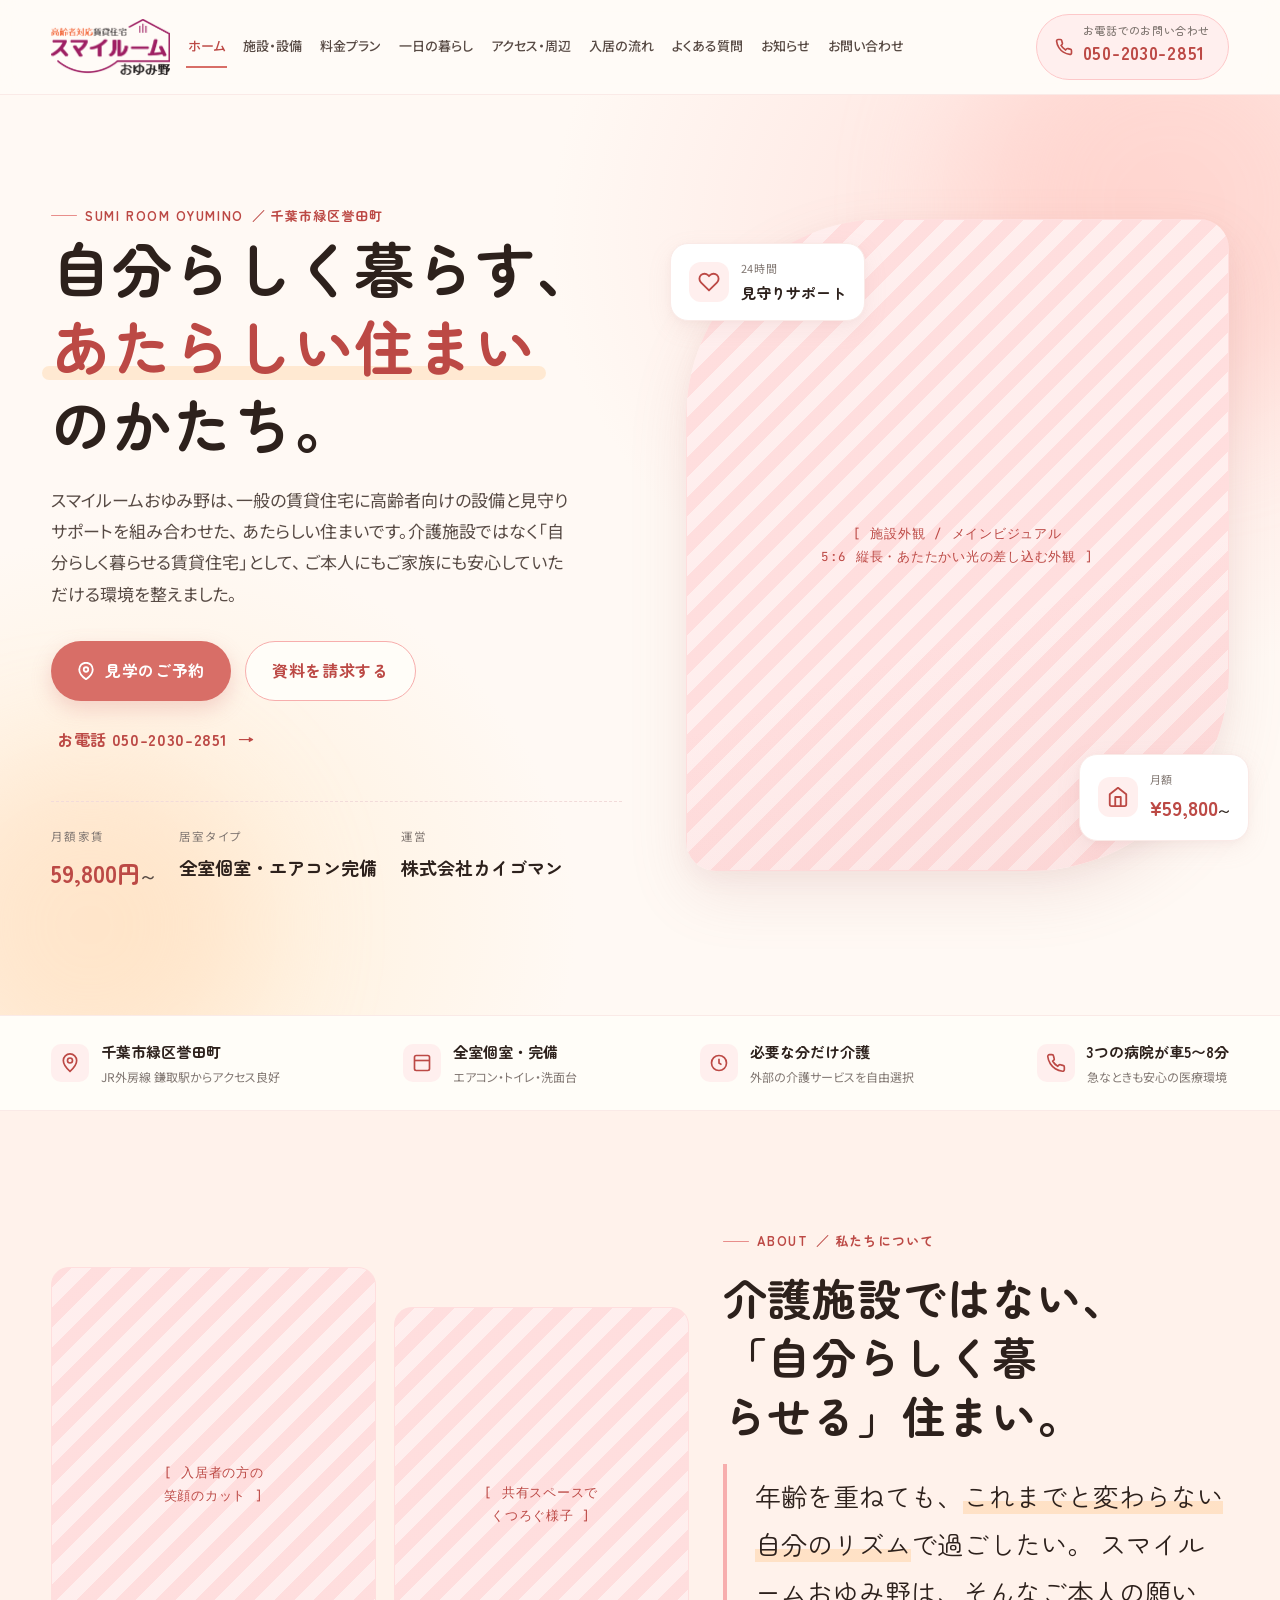
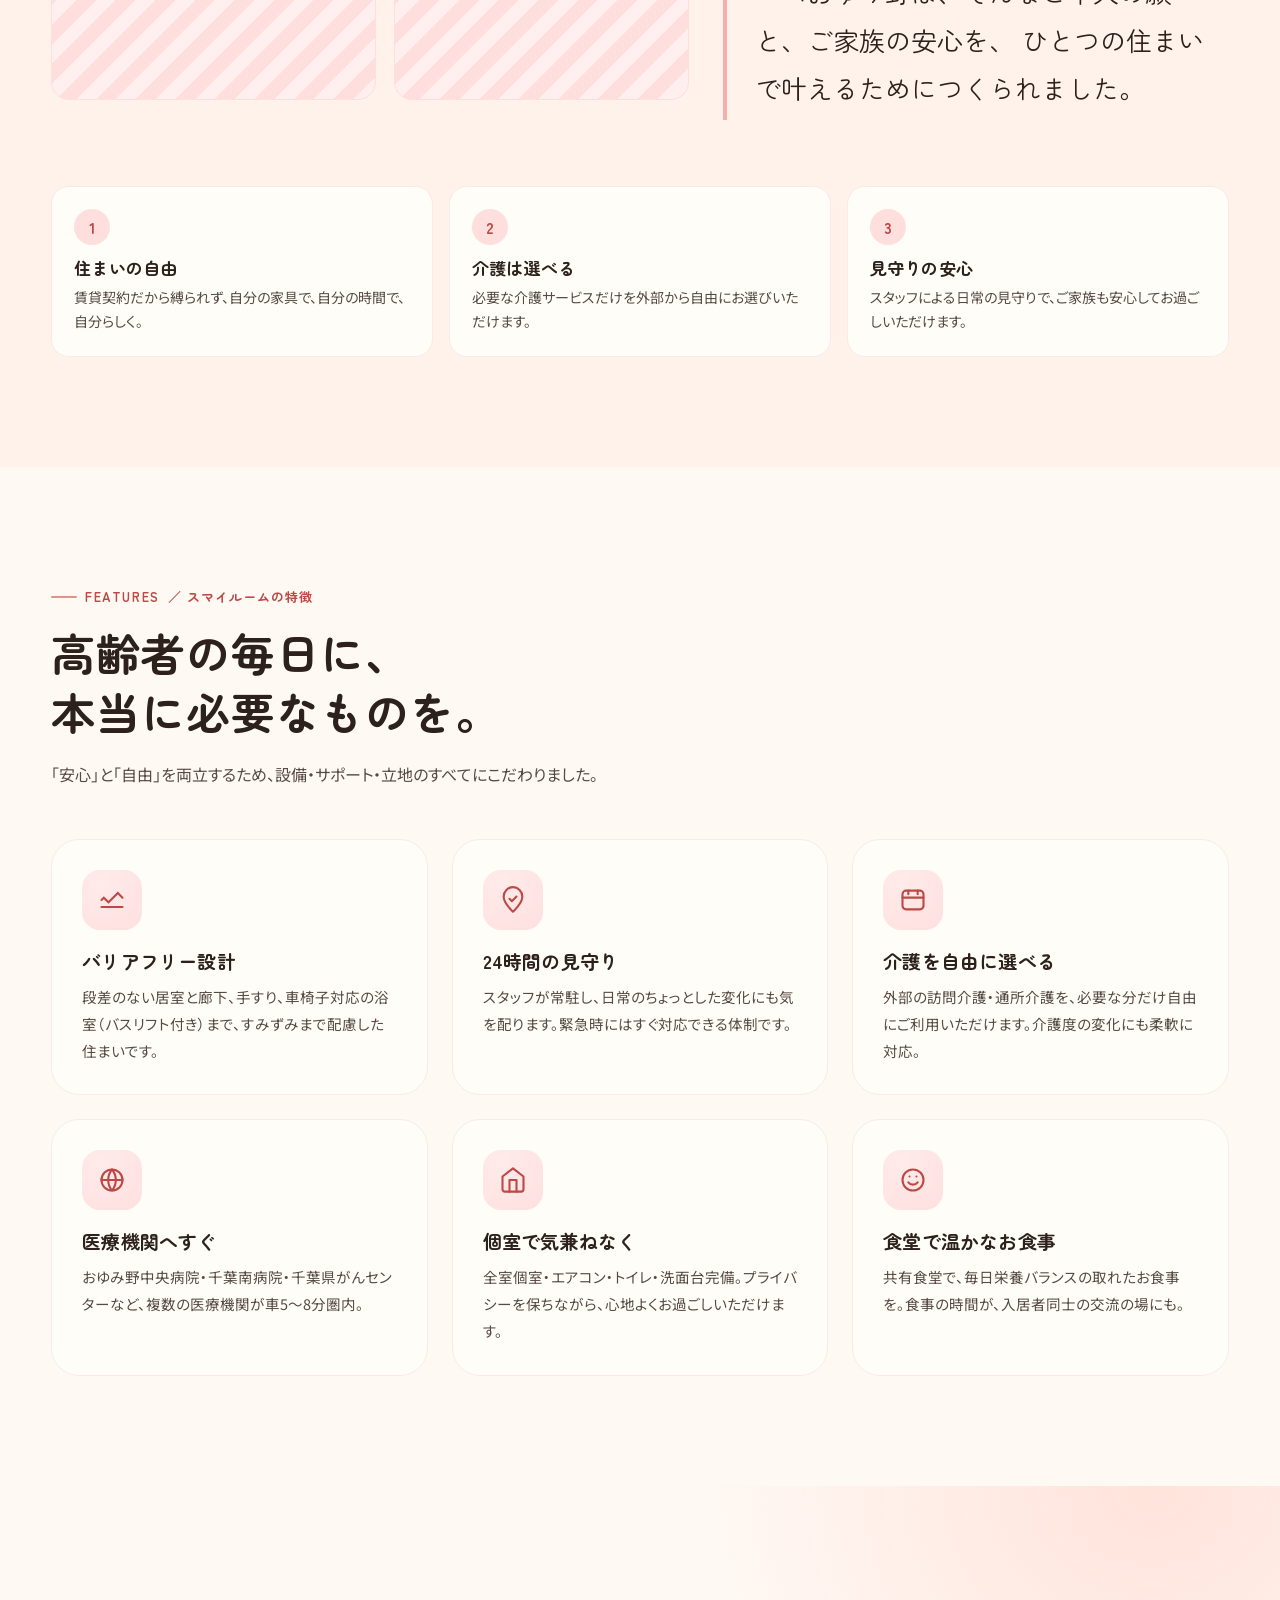
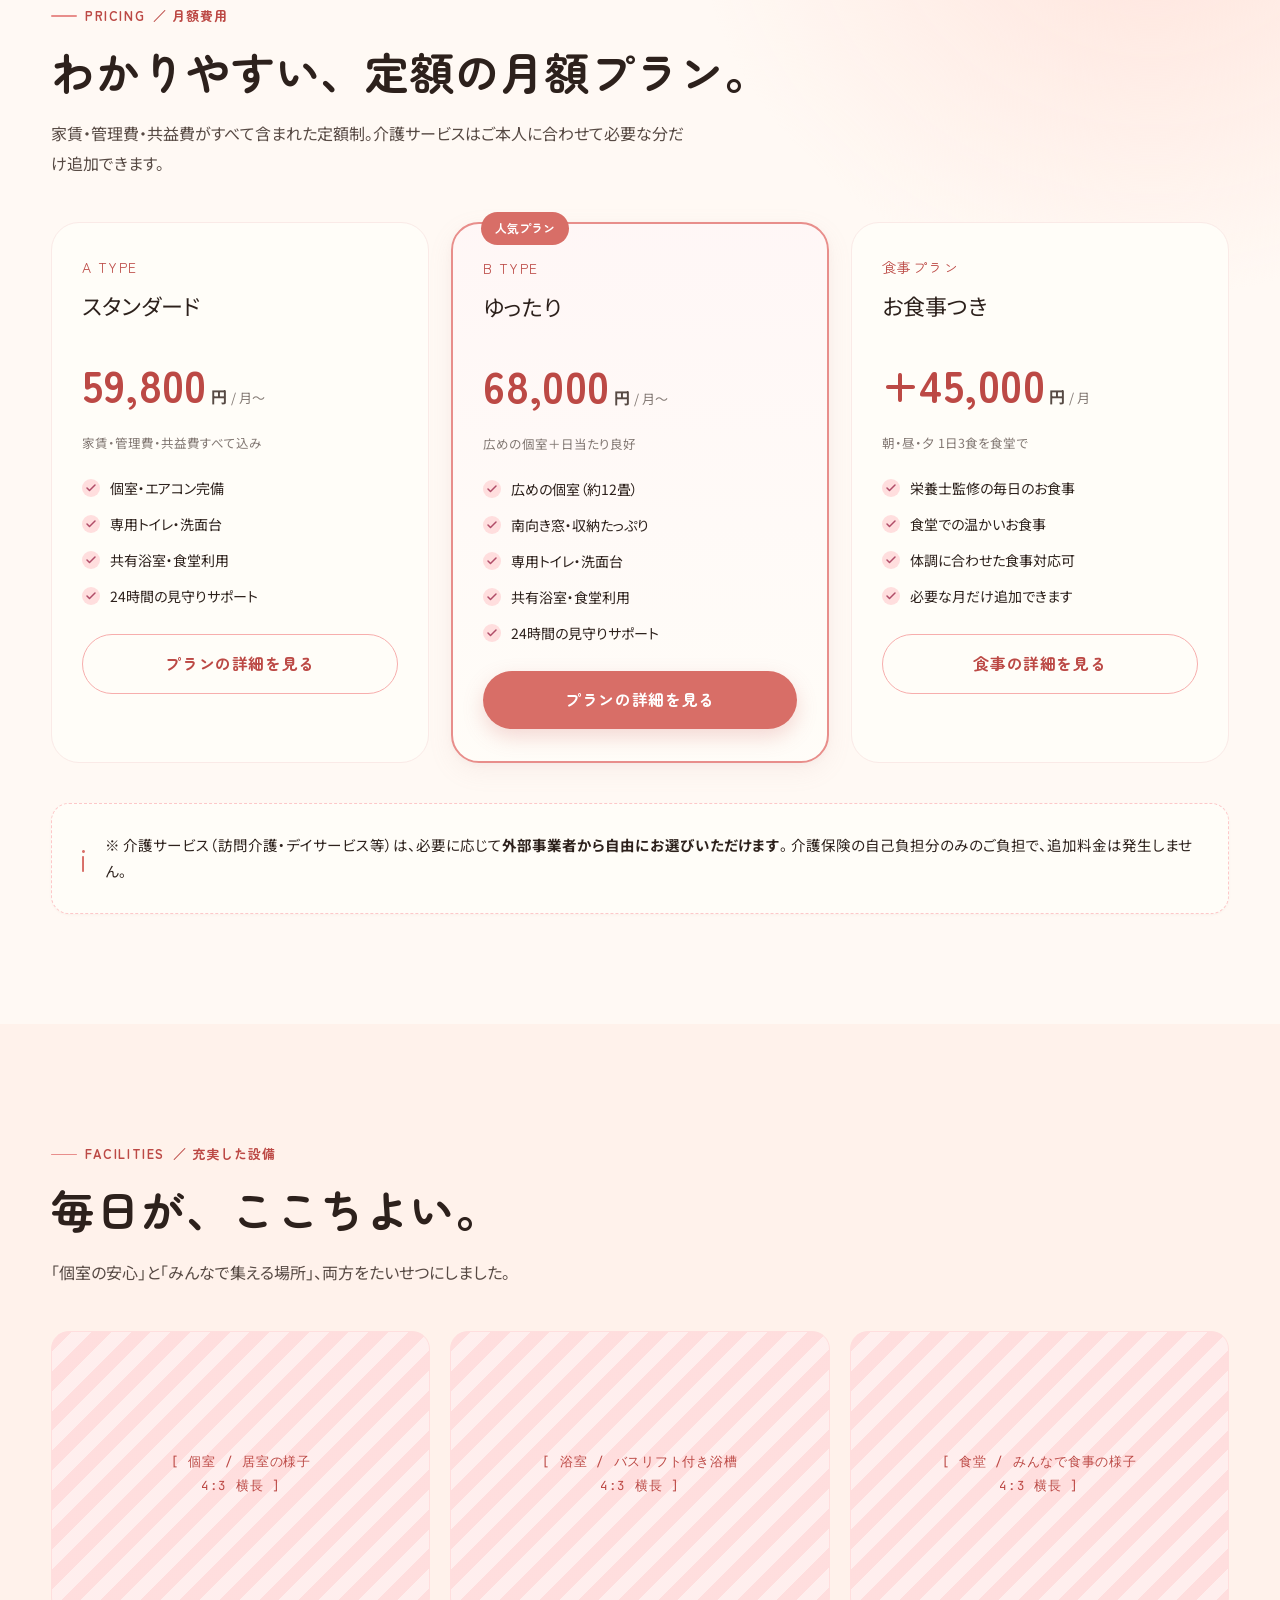
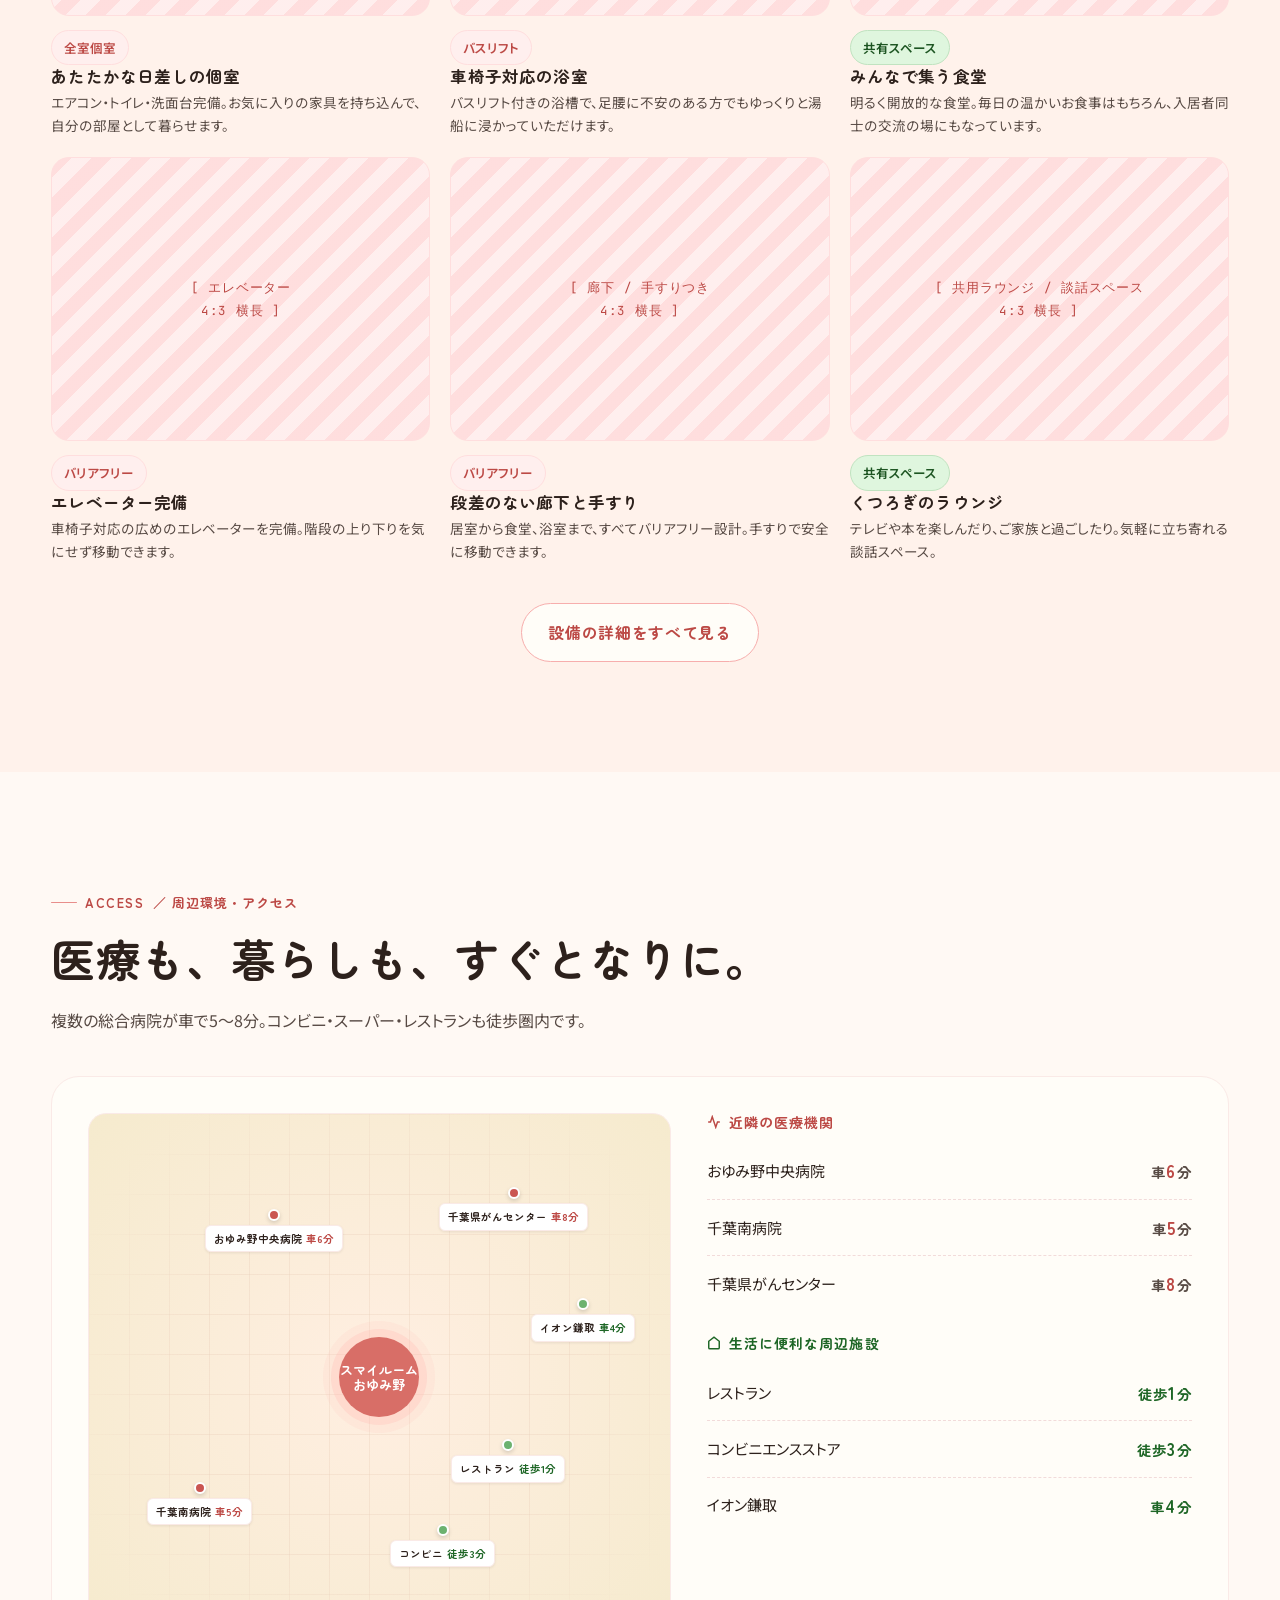
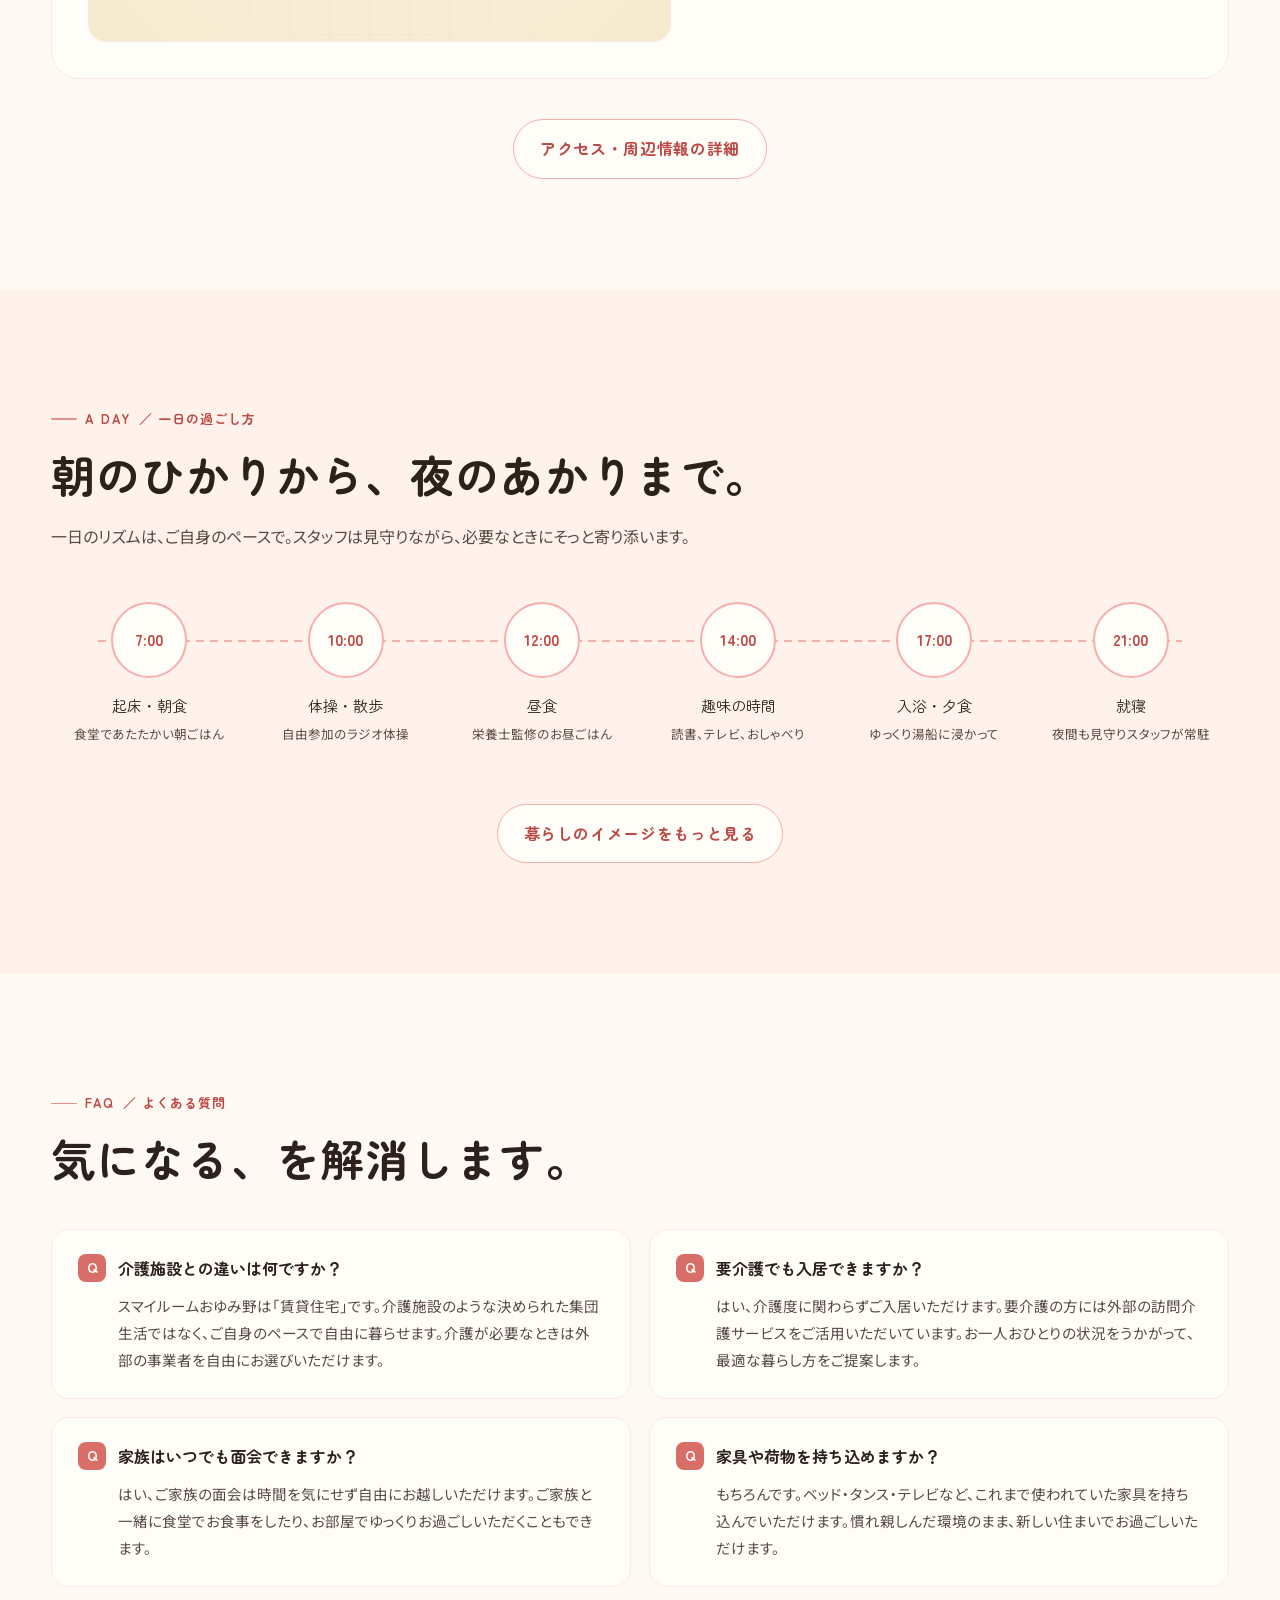
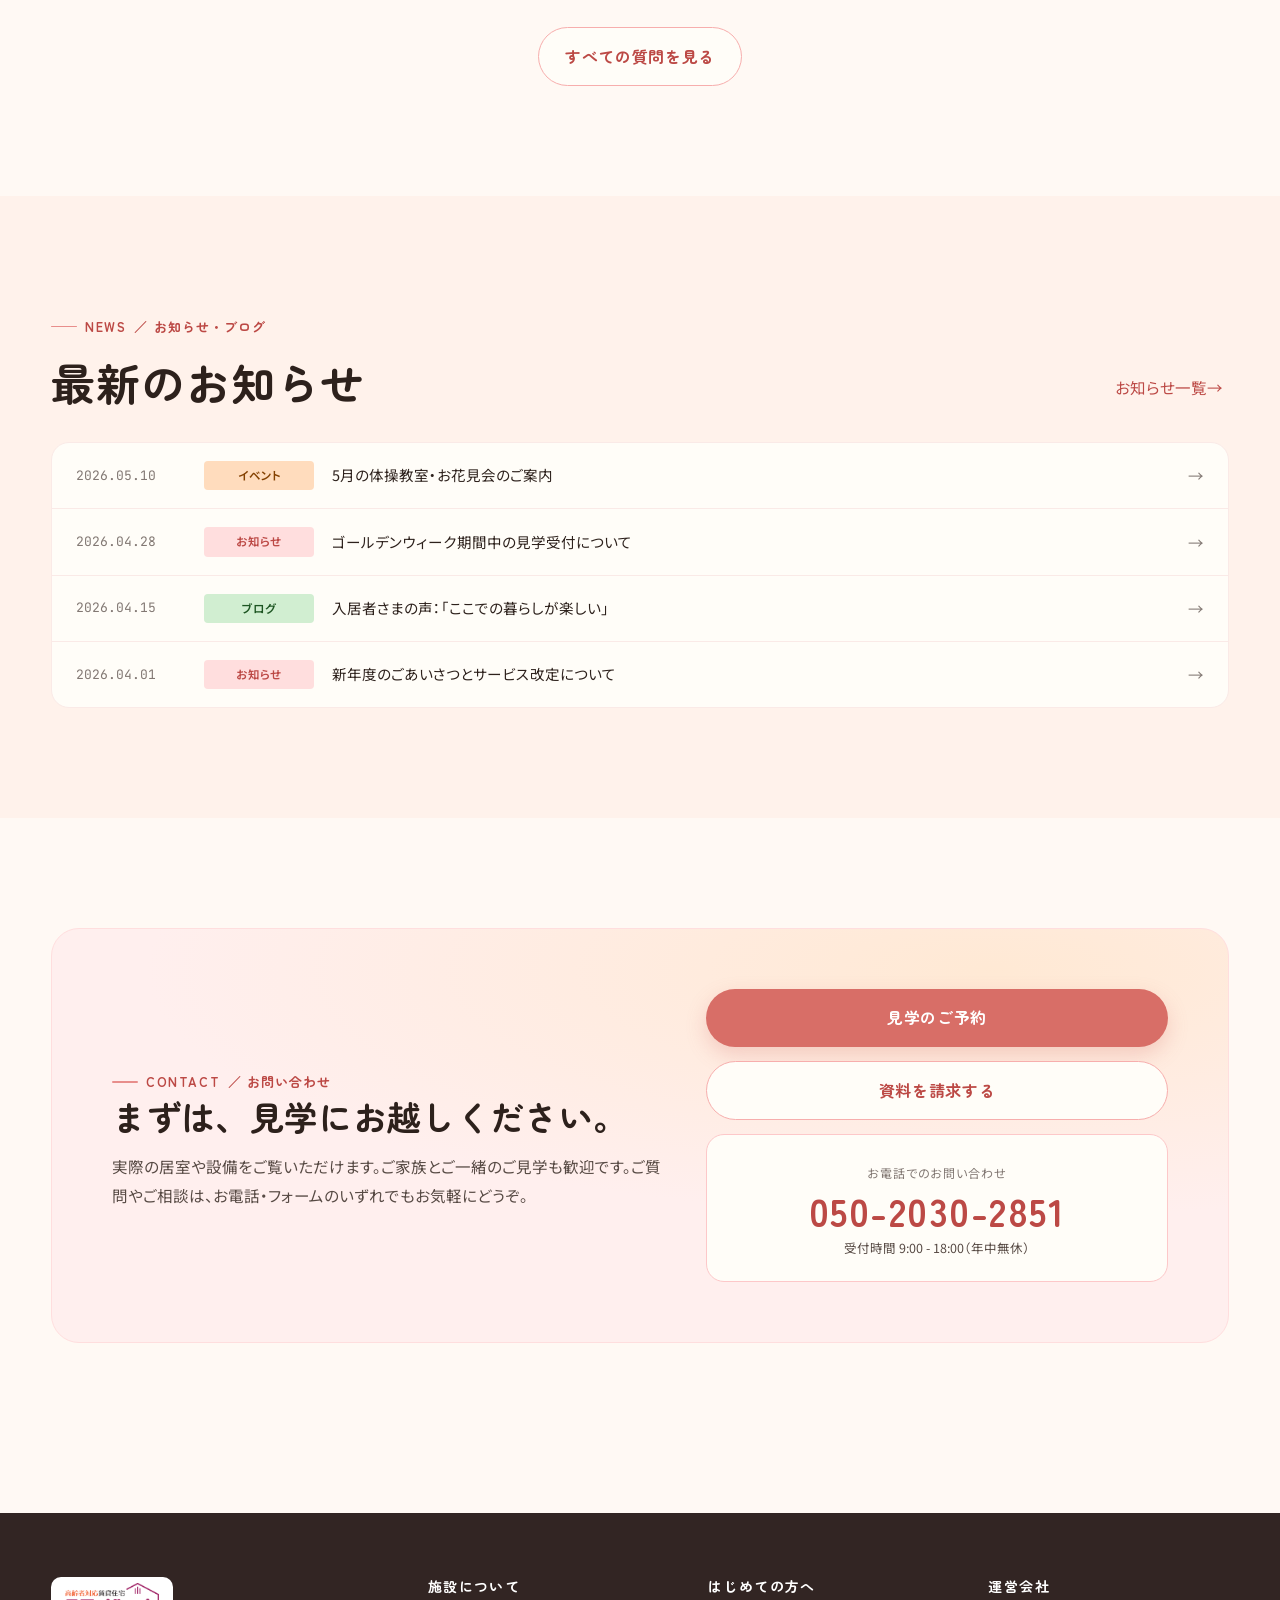
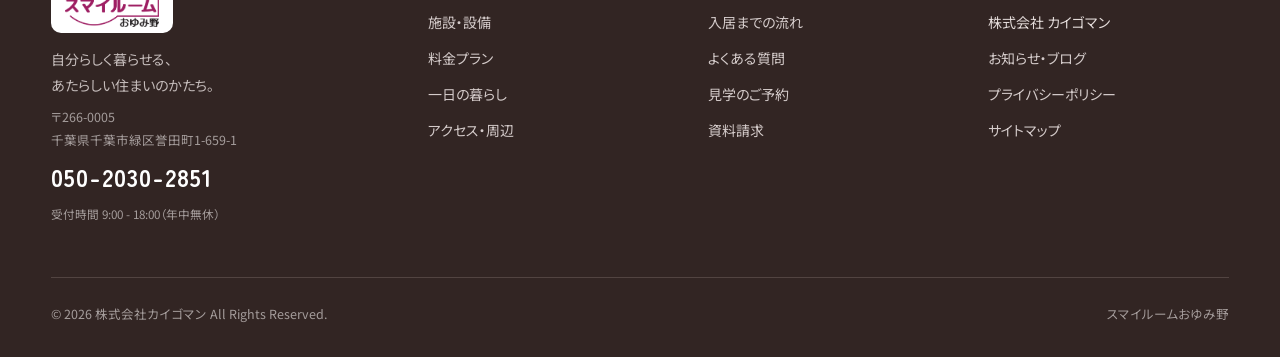
==== index.html @ b2eb2d8d "ロゴ・レイアウト・見出し調整 - ヘッダーロゴ: 48px→56pxに拡大 - ヘッダー: margin-left:auto をnavからheader-telへ移動（ロゴとメニュー間のスペース縮小） " ====
<!DOCTYPE html>
<html lang="ja">
<head>
<meta charset="UTF-8">
<meta name="viewport" content="width=device-width, initial-scale=1">
<title>スマイルームおゆみ野｜高齢者対応賃貸住宅</title>
<meta name="description" content="千葉市緑区誉田町の高齢者対応賃貸住宅。月額59,800円〜、車椅子対応浴室・見守りサポート完備。介護施設ではなく、自分らしく暮らせる賃貸住宅です。">
<link rel="preconnect" href="https://fonts.googleapis.com">
<link rel="preconnect" href="https://fonts.gstatic.com" crossorigin>
<link href="https://fonts.googleapis.com/css2?family=Noto+Sans+JP:wght@400;500;600;700&family=Zen+Maru+Gothic:wght@500;700;900&family=JetBrains+Mono:wght@400;500&display=swap" rel="stylesheet">
<link rel="stylesheet" href="css/styles.css">
<style>
/* =================== Hero =================== */
.hero {
  position: relative;
  padding: clamp(48px, 8vw, 100px) 0 clamp(60px, 10vw, 120px);
  overflow: hidden;
  background:
    radial-gradient(60% 70% at 85% 15%, oklch(0.94 0.05 25), transparent 70%),
    radial-gradient(50% 60% at 10% 90%, oklch(0.96 0.04 70), transparent 70%),
    var(--bg);
}
.hero-grid {
  display: grid;
  grid-template-columns: 1.05fr 1fr;
  gap: clamp(32px, 5vw, 64px);
  align-items: center;
  position: relative;
  z-index: 2;
}
.hero h1 {
  font-size: clamp(34px, 5.4vw, 60px);
  letter-spacing: 0.01em;
  margin-bottom: 22px;
  line-height: 1.3;
}
.hero h1 .accent { color: var(--pink-600); position: relative; display: inline-block; }
.hero h1 .accent::after {
  content: "";
  position: absolute;
  left: -2%; right: -2%; bottom: 4px;
  height: 14px;
  background: oklch(0.94 0.06 60 / 0.7);
  z-index: -1;
  border-radius: 100px;
}
.hero-lede {
  font-size: 17px;
  color: var(--ink-soft);
  max-width: 520px;
  margin-bottom: 32px;
  text-wrap: pretty;
}
.hero-actions {
  display: flex;
  gap: 14px;
  flex-wrap: wrap;
  margin-bottom: 36px;
}
.hero-meta {
  display: flex;
  gap: 24px;
  flex-wrap: wrap;
  padding-top: 24px;
  border-top: 1px dashed var(--line);
}
.hero-meta-item small {
  font-size: 11.5px;
  letter-spacing: 0.1em;
  color: var(--ink-mute);
  display: block;
  margin-bottom: 4px;
}
.hero-meta-item strong {
  font-family: "Zen Maru Gothic", sans-serif;
  font-size: 18px;
  color: var(--ink);
}

.hero-visual {
  position: relative;
  aspect-ratio: 5 / 6;
  border-radius: 200px 30px 200px 30px;
  overflow: hidden;
  box-shadow: var(--shadow-lg);
}
.hero-visual .img-placeholder {
  width: 100%; height: 100%; border-radius: 0;
}
.hero-visual::after {
  /* warm overlay */
  content: "";
  position: absolute; inset: 0;
  background: linear-gradient(160deg, transparent 60%, oklch(0.65 0.13 25 / 0.08));
  pointer-events: none;
}
.hero-badge {
  position: absolute;
  background: white;
  border-radius: 18px;
  padding: 14px 18px;
  box-shadow: var(--shadow);
  display: flex;
  align-items: center;
  gap: 12px;
  border: 1px solid var(--line-soft);
}
.hero-badge.b1 { top: 24px; left: -16px; }
.hero-badge.b2 { bottom: 30px; right: -20px; }
.hero-badge .icon {
  width: 40px; height: 40px;
  border-radius: 12px;
  background: var(--pink-50);
  display: grid; place-items: center;
  color: var(--pink-600);
}
.hero-badge .label { font-size: 11px; color: var(--ink-mute); letter-spacing: 0.06em; }
.hero-badge .val { font-family: "Zen Maru Gothic"; font-weight: 700; font-size: 15px; }
.hero-badge .val em { font-style: normal; color: var(--pink-600); font-size: 20px; }

@media (max-width: 880px) {
  .hero-grid { grid-template-columns: 1fr; }
  .hero-visual { aspect-ratio: 4 / 3; border-radius: 30px; max-width: 100%; }
  .hero-badge.b1 { left: 12px; }
  .hero-badge.b2 { right: 12px; }
}

.hero-deco {
  position: absolute;
  pointer-events: none;
  z-index: 1;
}
.hero-deco.d1 { top: 10%; right: 4%; opacity: 0.25; }
.hero-deco.d2 { bottom: 8%; left: 4%; opacity: 0.18; }

/* =================== 安心バー =================== */
.trust-bar {
  background: var(--card);
  border-top: 1px solid var(--line-soft);
  border-bottom: 1px solid var(--line-soft);
  padding: 22px 0;
}
.trust-bar .row {
  display: flex;
  gap: 36px;
  align-items: center;
  justify-content: space-between;
  flex-wrap: wrap;
}
.trust-item {
  display: flex; align-items: center; gap: 12px;
  font-size: 14px;
}
.trust-item .ico {
  width: 38px; height: 38px; border-radius: 10px;
  background: var(--pink-50); color: var(--pink-600);
  display: grid; place-items: center; flex-shrink: 0;
}
.trust-item strong { font-family: "Zen Maru Gothic"; font-size: 15px; }
.trust-item small { display: block; color: var(--ink-mute); font-size: 12px; }

/* =================== 私たちについて =================== */
.about {
  background: var(--bg-warm);
}
.about-grid {
  display: grid;
  grid-template-columns: 1fr 1.2fr;
  gap: 64px;
  align-items: center;
}
@media (max-width: 880px) { .about-grid { grid-template-columns: 1fr; } }

.about-quote {
  position: relative;
  font-family: "Zen Maru Gothic", sans-serif;
  font-size: clamp(20px, 2.6vw, 26px);
  line-height: 1.85;
  color: var(--ink);
  padding: 8px 0 8px 28px;
  border-left: 4px solid var(--pink-300);
}
.about-quote em {
  font-style: normal;
  background: linear-gradient(transparent 65%, oklch(0.92 0.07 60 / 0.7) 65%);
}

.about-imgs {
  display: grid;
  grid-template-columns: 1fr 1fr;
  gap: 18px;
}
.about-imgs .img-placeholder { aspect-ratio: 3/4; }
.about-imgs .img-placeholder:nth-child(2) { margin-top: 40px; aspect-ratio: 3/4; }

.about-pillars {
  display: grid;
  grid-template-columns: repeat(3, 1fr);
  gap: 16px;
  margin-top: 40px;
}
@media (max-width: 700px) { .about-pillars { grid-template-columns: 1fr; } }
.pillar {
  background: var(--card);
  border-radius: var(--radius);
  padding: 22px;
  border: 1px solid var(--line-soft);
}
.pillar-num {
  display: inline-flex;
  align-items: center; justify-content: center;
  width: 36px; height: 36px;
  background: var(--pink-100);
  color: var(--pink-600);
  border-radius: 50%;
  font-family: "Zen Maru Gothic";
  font-weight: 700;
  margin-bottom: 12px;
}
.pillar h3 { font-size: 17px; margin-bottom: 6px; }
.pillar p { font-size: 14px; color: var(--ink-soft); margin: 0; line-height: 1.7; }

/* =================== 特徴 =================== */
.features-grid {
  display: grid;
  grid-template-columns: repeat(3, 1fr);
  gap: 24px;
  margin-top: 50px;
}
@media (max-width: 880px) { .features-grid { grid-template-columns: 1fr 1fr; } }
@media (max-width: 600px) { .features-grid { grid-template-columns: 1fr; } }
.feature {
  background: var(--card);
  border-radius: var(--radius-lg);
  padding: 30px;
  border: 1px solid var(--line-soft);
  position: relative;
  transition: transform .25s, box-shadow .25s;
}
.feature:hover { transform: translateY(-4px); box-shadow: var(--shadow); }
.feature-icon {
  width: 60px; height: 60px;
  border-radius: 18px;
  background:
    radial-gradient(120% 120% at 30% 20%, oklch(0.97 0.04 20), var(--pink-100));
  display: grid; place-items: center;
  margin-bottom: 18px;
  color: var(--pink-600);
}
.feature h3 { font-size: 19px; margin-bottom: 10px; }
.feature p { color: var(--ink-soft); font-size: 14.5px; margin: 0; line-height: 1.85; }

/* =================== 料金 =================== */
.pricing {
  background:
    radial-gradient(60% 60% at 90% 0%, oklch(0.95 0.05 30), transparent 60%),
    var(--bg);
}
.pricing-grid {
  display: grid;
  grid-template-columns: 1fr 1fr 1fr;
  gap: 22px;
  margin-top: 44px;
}
@media (max-width: 880px) { .pricing-grid { grid-template-columns: 1fr; } }
.plan {
  background: var(--card);
  border-radius: var(--radius-lg);
  padding: 32px 30px;
  border: 1px solid var(--line-soft);
  position: relative;
}
.plan.featured {
  border: 2px solid var(--pink-400);
  background: linear-gradient(180deg, oklch(0.985 0.014 20), var(--card));
  box-shadow: var(--shadow);
}
.plan-badge {
  position: absolute;
  top: -12px; left: 28px;
  background: var(--pink-500);
  color: white;
  padding: 5px 14px;
  border-radius: 100px;
  font-size: 12px;
  font-weight: 700;
  font-family: "Zen Maru Gothic";
}
.plan-name {
  font-family: "Zen Maru Gothic";
  font-size: 14px;
  letter-spacing: 0.1em;
  color: var(--pink-600);
  margin-bottom: 4px;
}
.plan-title { font-size: 22px; margin-bottom: 18px; }
.plan-price {
  display: flex; align-items: baseline; gap: 4px;
  margin-bottom: 6px;
}
.plan-price .num {
  font-family: "Zen Maru Gothic";
  font-size: 44px;
  font-weight: 700;
  color: var(--pink-600);
  letter-spacing: 0.01em;
}
.plan-price .unit { font-size: 16px; color: var(--ink-soft); font-weight: 700; }
.plan-price .from { font-size: 13px; color: var(--ink-mute); }
.plan-note { font-size: 12.5px; color: var(--ink-mute); margin-bottom: 22px; }
.plan-list { list-style: none; padding: 0; margin: 0 0 24px; display: flex; flex-direction: column; gap: 10px; }
.plan-list li { display: flex; gap: 10px; font-size: 14px; align-items: flex-start; }
.plan-list li::before {
  content: "";
  width: 18px; height: 18px;
  background: var(--pink-100);
  color: var(--pink-600);
  border-radius: 50%;
  flex-shrink: 0;
  margin-top: 3px;
  background-image: url("data:image/svg+xml;utf8,<svg xmlns='http://www.w3.org/2000/svg' width='12' height='12' viewBox='0 0 24 24' fill='none' stroke='%23b04d68' stroke-width='3' stroke-linecap='round' stroke-linejoin='round'><polyline points='20 6 9 17 4 12'/></svg>");
  background-repeat: no-repeat;
  background-position: center;
}

/* =================== 設備 =================== */
.facilities-section { background: var(--bg-warm); }
.facility-list {
  display: grid;
  grid-template-columns: repeat(3, 1fr);
  gap: 20px;
  margin-top: 44px;
}
@media (max-width: 880px) { .facility-list { grid-template-columns: 1fr 1fr; } }
@media (max-width: 540px) { .facility-list { grid-template-columns: 1fr; } }
.facility {
  display: flex; flex-direction: column; gap: 14px;
}
.facility .img-placeholder { aspect-ratio: 4/3; }
.facility-body h3 { font-size: 16.5px; margin-bottom: 4px; }
.facility-body p { font-size: 13.5px; color: var(--ink-soft); margin: 0; line-height: 1.7; }

/* =================== アクセス・周辺マップ =================== */
.access-map {
  background: var(--card);
  border-radius: var(--radius-lg);
  border: 1px solid var(--line-soft);
  padding: 36px;
  margin-top: 40px;
  position: relative;
  overflow: hidden;
}
.access-map-grid {
  display: grid;
  grid-template-columns: 1.2fr 1fr;
  gap: 36px;
}
@media (max-width: 880px) {
  .access-map-grid { grid-template-columns: 1fr; }
  .map-viz { display: none; }
}

.map-viz {
  position: relative;
  background:
    radial-gradient(circle at 50% 50%, oklch(0.96 0.025 60), oklch(0.94 0.04 90));
  border-radius: var(--radius);
  aspect-ratio: 1.1 / 1;
  overflow: hidden;
  border: 1px solid var(--line-soft);
}
.map-grid-bg {
  position: absolute; inset: 0;
  background-image:
    linear-gradient(oklch(0.88 0.04 60 / 0.4) 1px, transparent 1px),
    linear-gradient(90deg, oklch(0.88 0.04 60 / 0.4) 1px, transparent 1px);
  background-size: 40px 40px;
  mask-image: radial-gradient(circle at center, black 50%, transparent 85%);
}
.map-center {
  position: absolute; top: 50%; left: 50%;
  transform: translate(-50%, -50%);
  width: 80px; height: 80px;
  border-radius: 50%;
  background: var(--pink-500);
  display: grid; place-items: center;
  color: white;
  font-family: "Zen Maru Gothic"; font-weight: 700; font-size: 13px;
  text-align: center;
  box-shadow: 0 0 0 8px oklch(0.85 0.08 25 / 0.3), 0 0 0 16px oklch(0.85 0.08 25 / 0.15);
  z-index: 5;
  line-height: 1.2;
}
.map-pin {
  position: absolute;
  display: flex; flex-direction: column; align-items: center;
  font-size: 11.5px;
  font-family: "Zen Maru Gothic";
  font-weight: 700;
  z-index: 3;
}
.map-pin .dot {
  width: 12px; height: 12px;
  border-radius: 50%;
  background: var(--pink-400);
  border: 2.5px solid white;
  box-shadow: 0 2px 4px rgba(0,0,0,0.15);
}
.map-pin.medical .dot { background: oklch(0.6 0.15 25); }
.map-pin.living .dot { background: oklch(0.7 0.12 145); }
.map-pin .lbl {
  background: white;
  padding: 3px 8px;
  border-radius: 6px;
  margin-top: 4px;
  white-space: nowrap;
  font-size: 10.5px;
  box-shadow: 0 1px 3px rgba(0,0,0,0.08);
  border: 1px solid var(--line-soft);
}
.map-pin .lbl em { font-style: normal; color: var(--pink-600); margin-left: 4px; }
.map-pin.living .lbl em { color: oklch(0.45 0.12 145); }

.access-list {
  display: flex; flex-direction: column; gap: 22px;
}
.access-group h4 {
  font-size: 14px;
  letter-spacing: 0.08em;
  color: var(--pink-600);
  margin-bottom: 12px;
  display: flex; align-items: center; gap: 8px;
}
.access-group.living h4 { color: oklch(0.45 0.12 145); }
.access-item {
  display: flex; justify-content: space-between; align-items: center;
  padding: 12px 0;
  border-bottom: 1px dashed var(--line);
  gap: 16px;
}
.access-item:last-child { border-bottom: 0; }
.access-item .name { font-size: 15px; }
.access-item .dist {
  font-family: "Zen Maru Gothic"; font-weight: 700;
  font-size: 14.5px; color: var(--ink-soft);
  white-space: nowrap;
}
.access-item .dist em {
  font-style: normal;
  color: var(--pink-600);
  font-size: 17px;
  margin-right: 2px;
}

/* =================== 一日 =================== */
.lifestyle-section {
  position: relative;
}
.day-timeline {
  margin-top: 50px;
  display: grid;
  grid-template-columns: repeat(6, 1fr);
  gap: 0;
  position: relative;
}
@media (max-width: 800px) {
  .day-timeline { grid-template-columns: 1fr 1fr; gap: 20px; }
}
.day-timeline::before {
  content: "";
  position: absolute;
  top: 38px; left: 4%; right: 4%;
  height: 2px;
  background: repeating-linear-gradient(90deg, var(--pink-300) 0 8px, transparent 8px 14px);
  z-index: 0;
}
@media (max-width: 800px) { .day-timeline::before { display: none; } }
.tl-item {
  position: relative;
  text-align: center;
  padding: 0 8px;
}
.tl-time {
  display: inline-grid;
  place-items: center;
  width: 76px; height: 76px;
  border-radius: 50%;
  background: var(--card);
  border: 2.5px solid var(--pink-300);
  font-family: "Zen Maru Gothic"; font-weight: 700;
  color: var(--pink-600);
  margin-bottom: 14px;
  position: relative;
  z-index: 1;
  font-size: 15.5px;
}
.tl-label { font-family: "Zen Maru Gothic"; font-size: 15px; margin-bottom: 4px; }
.tl-desc { font-size: 12.5px; color: var(--ink-soft); line-height: 1.6; }

/* =================== お知らせ =================== */
.news-section {
  background: var(--bg-warm);
}
.news-list {
  display: flex; flex-direction: column; gap: 0;
  margin-top: 30px;
  background: var(--card);
  border-radius: var(--radius);
  overflow: hidden;
  border: 1px solid var(--line-soft);
}
.news-item {
  display: grid;
  grid-template-columns: 110px 110px 1fr auto;
  gap: 18px;
  padding: 18px 24px;
  border-bottom: 1px solid var(--line-soft);
  align-items: center;
  transition: background .15s;
}
.news-item:hover { background: var(--pink-50); }
.news-item:last-child { border-bottom: 0; }
.news-date { font-family: "JetBrains Mono", monospace; font-size: 13px; color: var(--ink-mute); }
.news-cat {
  display: inline-block;
  background: var(--pink-100);
  color: var(--pink-600);
  border-radius: 4px;
  font-size: 11.5px;
  font-weight: 600;
  padding: 4px 10px;
  text-align: center;
}
.news-cat.event { background: oklch(0.92 0.06 60); color: oklch(0.45 0.12 60); }
.news-cat.notice { background: var(--pink-100); color: var(--pink-600); }
.news-cat.blog { background: oklch(0.92 0.05 145); color: oklch(0.4 0.1 145); }
.news-title { font-size: 14.5px; }
.news-arrow { color: var(--ink-mute); }
@media (max-width: 700px) {
  .news-item { grid-template-columns: 1fr; gap: 6px; }
  .news-date, .news-cat { font-size: 12px; }
  .news-cat { justify-self: start; }
}

/* =================== FAQ プレビュー =================== */
.faq-preview {
  display: grid;
  grid-template-columns: 1fr 1fr;
  gap: 18px;
  margin-top: 40px;
}
@media (max-width: 800px) { .faq-preview { grid-template-columns: 1fr; } }
.faq-card {
  background: var(--card);
  border-radius: var(--radius);
  padding: 24px 26px;
  border: 1px solid var(--line-soft);
}
.faq-card .q {
  display: flex; gap: 12px;
  font-family: "Zen Maru Gothic"; font-weight: 700;
  font-size: 16px;
  margin-bottom: 10px;
  align-items: flex-start;
}
.faq-card .q::before {
  content: "Q";
  display: grid; place-items: center;
  width: 28px; height: 28px;
  background: var(--pink-500); color: white;
  border-radius: 8px;
  font-size: 14px;
  flex-shrink: 0;
}
.faq-card .a { font-size: 14.5px; color: var(--ink-soft); line-height: 1.85; padding-left: 40px; margin: 0; }

</style>
</head>
<body>

<div data-site-header></div>

<!-- ========== HERO ========== -->
<section class="hero" data-screen-label="01 Hero">
  <div class="deco-blob" style="width:420px;height:420px;background:oklch(0.9 0.08 25);top:-100px;right:-100px;"></div>
  <div class="deco-blob" style="width:340px;height:340px;background:oklch(0.92 0.06 60);bottom:-80px;left:-80px;"></div>
  <svg class="hero-deco d1" width="160" height="160" viewBox="0 0 100 100" aria-hidden="true">
    <circle cx="50" cy="50" r="3" fill="oklch(0.62 0.13 25)"/>
    <circle cx="20" cy="30" r="2" fill="oklch(0.72 0.10 22)"/>
    <circle cx="80" cy="40" r="2.5" fill="oklch(0.72 0.10 22)"/>
    <circle cx="30" cy="80" r="2" fill="oklch(0.72 0.10 22)"/>
    <circle cx="75" cy="75" r="3" fill="oklch(0.62 0.13 25)"/>
  </svg>
  <div class="container">
    <div class="hero-grid">
      <div class="reveal">
        <span class="eyebrow">SUMI ROOM OYUMINO <span class="jp">／ 千葉市緑区誉田町</span></span>
        <h1>自分らしく暮らす、<span class="accent">あたらしい住まい</span>のかたち。</h1>
        <p class="hero-lede">
          スマイルームおゆみ野は、一般の賃貸住宅に高齢者向けの設備と見守りサポートを組み合わせた、
          あたらしい住まいです。介護施設ではなく「自分らしく暮らせる賃貸住宅」として、
          ご本人にもご家族にも安心していただける環境を整えました。
        </p>
        <div class="hero-actions">
          <a class="btn btn-primary" href="contact.html">
            <svg width="18" height="18" viewBox="0 0 24 24" fill="none" stroke="currentColor" stroke-width="2.4" stroke-linecap="round"><path d="M21 10c0 7-9 13-9 13s-9-6-9-13a9 9 0 0 1 18 0z"/><circle cx="12" cy="10" r="3"/></svg>
            見学のご予約
          </a>
          <a class="btn btn-secondary" href="contact.html">資料を請求する</a>
          <a class="btn btn-ghost" href="tel:05020302851">お電話 050-2030-2851</a>
        </div>
        <div class="hero-meta">
          <div class="hero-meta-item">
            <small>月額家賃</small>
            <strong style="color:var(--pink-600);font-size:24px;">59,800円<span style="font-size:14px;color:var(--ink-soft);">〜</span></strong>
          </div>
          <div class="hero-meta-item">
            <small>居室タイプ</small>
            <strong>全室個室・エアコン完備</strong>
          </div>
          <div class="hero-meta-item">
            <small>運営</small>
            <strong>株式会社カイゴマン</strong>
          </div>
        </div>
      </div>
      <div class="reveal" style="position:relative;">
        <div class="hero-visual">
          <div class="img-placeholder">[ 施設外観 / メインビジュアル<br>5:6 縦長・あたたかい光の差し込む外観 ]</div>
        </div>
        <div class="hero-badge b1">
          <div class="icon">
            <svg width="22" height="22" viewBox="0 0 24 24" fill="none" stroke="currentColor" stroke-width="2" stroke-linecap="round" stroke-linejoin="round"><path d="M20.84 4.61a5.5 5.5 0 0 0-7.78 0L12 5.67l-1.06-1.06a5.5 5.5 0 0 0-7.78 7.78l1.06 1.06L12 21.23l7.78-7.78 1.06-1.06a5.5 5.5 0 0 0 0-7.78z"/></svg>
          </div>
          <div>
            <div class="label">24時間</div>
            <div class="val">見守りサポート</div>
          </div>
        </div>
        <div class="hero-badge b2">
          <div class="icon">
            <svg width="22" height="22" viewBox="0 0 24 24" fill="none" stroke="currentColor" stroke-width="2" stroke-linecap="round" stroke-linejoin="round"><path d="M3 9l9-7 9 7v11a2 2 0 0 1-2 2H5a2 2 0 0 1-2-2z"/><polyline points="9 22 9 12 15 12 15 22"/></svg>
          </div>
          <div>
            <div class="label">月額</div>
            <div class="val"><em>¥59,800</em><span style="font-size:12px;">〜</span></div>
          </div>
        </div>
      </div>
    </div>
  </div>
</section>

<!-- ========== TRUST BAR ========== -->
<section class="trust-bar" aria-label="施設の特徴ハイライト">
  <div class="container">
    <div class="row">
      <div class="trust-item">
        <div class="ico">
          <svg width="20" height="20" viewBox="0 0 24 24" fill="none" stroke="currentColor" stroke-width="2"><path d="M12 22s8-7 8-13a8 8 0 1 0-16 0c0 6 8 13 8 13z"/><circle cx="12" cy="9" r="3"/></svg>
        </div>
        <div><strong>千葉市緑区誉田町</strong><small>JR外房線 鎌取駅からアクセス良好</small></div>
      </div>
      <div class="trust-item">
        <div class="ico">
          <svg width="20" height="20" viewBox="0 0 24 24" fill="none" stroke="currentColor" stroke-width="2"><rect x="3" y="3" width="18" height="18" rx="2"/><line x1="3" y1="9" x2="21" y2="9"/></svg>
        </div>
        <div><strong>全室個室・完備</strong><small>エアコン・トイレ・洗面台</small></div>
      </div>
      <div class="trust-item">
        <div class="ico">
          <svg width="20" height="20" viewBox="0 0 24 24" fill="none" stroke="currentColor" stroke-width="2"><circle cx="12" cy="12" r="9"/><polyline points="12 7 12 12 15 14"/></svg>
        </div>
        <div><strong>必要な分だけ介護</strong><small>外部の介護サービスを自由選択</small></div>
      </div>
      <div class="trust-item">
        <div class="ico">
          <svg width="20" height="20" viewBox="0 0 24 24" fill="none" stroke="currentColor" stroke-width="2"><path d="M22 16.92v3a2 2 0 0 1-2.18 2 19.79 19.79 0 0 1-8.63-3.07 19.5 19.5 0 0 1-6-6 19.79 19.79 0 0 1-3.07-8.67A2 2 0 0 1 4.11 2h3a2 2 0 0 1 2 1.72 12.84 12.84 0 0 0 .7 2.81 2 2 0 0 1-.45 2.11L8.09 9.91a16 16 0 0 0 6 6l1.27-1.27a2 2 0 0 1 2.11-.45 12.84 12.84 0 0 0 2.81.7A2 2 0 0 1 22 16.92z"/></svg>
        </div>
        <div><strong>3つの病院が車5〜8分</strong><small>急なときも安心の医療環境</small></div>
      </div>
    </div>
  </div>
</section>

<!-- ========== ABOUT ========== -->
<section class="section about" data-screen-label="02 私たちについて">
  <div class="container">
    <div class="about-grid">
      <div class="about-imgs reveal">
        <div class="img-placeholder">[ 入居者の方の<br>笑顔のカット ]</div>
        <div class="img-placeholder">[ 共有スペースで<br>くつろぐ様子 ]</div>
      </div>
      <div class="reveal">
        <span class="eyebrow">ABOUT <span class="jp">／ 私たちについて</span></span>
        <h2 class="section-title">介護施設ではない、「自分らしく暮らせる」住まい。</h2>
        <p class="about-quote">
          年齢を重ねても、<em>これまでと変わらない自分のリズム</em>で過ごしたい。
          スマイルームおゆみ野は、そんなご本人の願いと、ご家族の安心を、
          ひとつの住まいで叶えるためにつくられました。
        </p>
      </div>
    </div>

    <div class="about-pillars">
      <div class="pillar reveal">
        <div class="pillar-num">1</div>
        <h3>住まいの自由</h3>
        <p>賃貸契約だから縛られず、自分の家具で、自分の時間で、自分らしく。</p>
      </div>
      <div class="pillar reveal">
        <div class="pillar-num">2</div>
        <h3>介護は選べる</h3>
        <p>必要な介護サービスだけを外部から自由にお選びいただけます。</p>
      </div>
      <div class="pillar reveal">
        <div class="pillar-num">3</div>
        <h3>見守りの安心</h3>
        <p>スタッフによる日常の見守りで、ご家族も安心してお過ごしいただけます。</p>
      </div>
    </div>
  </div>
</section>

<!-- ========== 特徴 ========== -->
<section class="section" data-screen-label="03 特徴">
  <div class="container">
    <div class="reveal" style="max-width:720px;">
      <span class="eyebrow">FEATURES <span class="jp">／ スマイルームの特徴</span></span>
      <h2 class="section-title">高齢者の毎日に、<br>本当に必要なものを。</h2>
      <p class="section-lede">「安心」と「自由」を両立するため、設備・サポート・立地のすべてにこだわりました。</p>
    </div>
    <div class="features-grid">
      <div class="feature reveal">
        <div class="feature-icon">
          <svg width="28" height="28" viewBox="0 0 24 24" fill="none" stroke="currentColor" stroke-width="1.8" stroke-linecap="round"><path d="M3 12l2-2 4 4 8-8 4 4"/><path d="M3 18h18"/></svg>
        </div>
        <h3>バリアフリー設計</h3>
        <p>段差のない居室と廊下、手すり、車椅子対応の浴室（バスリフト付き）まで、すみずみまで配慮した住まいです。</p>
      </div>
      <div class="feature reveal">
        <div class="feature-icon">
          <svg width="28" height="28" viewBox="0 0 24 24" fill="none" stroke="currentColor" stroke-width="1.8" stroke-linecap="round" stroke-linejoin="round"><path d="M12 22s8-7 8-13a8 8 0 1 0-16 0c0 6 8 13 8 13z"/><path d="M9 11l2 2 4-4"/></svg>
        </div>
        <h3>24時間の見守り</h3>
        <p>スタッフが常駐し、日常のちょっとした変化にも気を配ります。緊急時にはすぐ対応できる体制です。</p>
      </div>
      <div class="feature reveal">
        <div class="feature-icon">
          <svg width="28" height="28" viewBox="0 0 24 24" fill="none" stroke="currentColor" stroke-width="1.8" stroke-linecap="round" stroke-linejoin="round"><rect x="3" y="4" width="18" height="16" rx="3"/><path d="M3 10h18"/><path d="M8 4v3"/><path d="M16 4v3"/></svg>
        </div>
        <h3>介護を自由に選べる</h3>
        <p>外部の訪問介護・通所介護を、必要な分だけ自由にご利用いただけます。介護度の変化にも柔軟に対応。</p>
      </div>
      <div class="feature reveal">
        <div class="feature-icon">
          <svg width="28" height="28" viewBox="0 0 24 24" fill="none" stroke="currentColor" stroke-width="1.8" stroke-linecap="round" stroke-linejoin="round"><circle cx="12" cy="12" r="9"/><path d="M3 12h18"/><path d="M12 3a14 14 0 0 1 0 18a14 14 0 0 1 0-18"/></svg>
        </div>
        <h3>医療機関へすぐ</h3>
        <p>おゆみ野中央病院・千葉南病院・千葉県がんセンターなど、複数の医療機関が車5〜8分圏内。</p>
      </div>
      <div class="feature reveal">
        <div class="feature-icon">
          <svg width="28" height="28" viewBox="0 0 24 24" fill="none" stroke="currentColor" stroke-width="1.8" stroke-linecap="round" stroke-linejoin="round"><path d="M3 9l9-7 9 7v11a2 2 0 0 1-2 2H5a2 2 0 0 1-2-2z"/><path d="M9 22V12h6v10"/></svg>
        </div>
        <h3>個室で気兼ねなく</h3>
        <p>全室個室・エアコン・トイレ・洗面台完備。プライバシーを保ちながら、心地よくお過ごしいただけます。</p>
      </div>
      <div class="feature reveal">
        <div class="feature-icon">
          <svg width="28" height="28" viewBox="0 0 24 24" fill="none" stroke="currentColor" stroke-width="1.8" stroke-linecap="round" stroke-linejoin="round"><circle cx="12" cy="12" r="9"/><path d="M8 14s1.5 2 4 2 4-2 4-2"/><line x1="9" y1="9" x2="9.01" y2="9"/><line x1="15" y1="9" x2="15.01" y2="9"/></svg>
        </div>
        <h3>食堂で温かなお食事</h3>
        <p>共有食堂で、毎日栄養バランスの取れたお食事を。食事の時間が、入居者同士の交流の場にも。</p>
      </div>
    </div>
  </div>
</section>

<!-- ========== 料金 ========== -->
<section class="section pricing" id="pricing" data-screen-label="04 料金">
  <div class="container">
    <div class="reveal" style="max-width:720px;">
      <span class="eyebrow">PRICING <span class="jp">／ 月額費用</span></span>
      <h2 class="section-title">わかりやすい、定額の月額プラン。</h2>
      <p class="section-lede">家賃・管理費・共益費がすべて含まれた定額制。介護サービスはご本人に合わせて必要な分だけ追加できます。</p>
    </div>

    <div class="pricing-grid">
      <div class="plan reveal">
        <div class="plan-name">A TYPE</div>
        <div class="plan-title">スタンダード</div>
        <div class="plan-price">
          <span class="num">59,800</span><span class="unit">円</span><span class="from">/ 月〜</span>
        </div>
        <div class="plan-note">家賃・管理費・共益費すべて込み</div>
        <ul class="plan-list">
          <li>個室・エアコン完備</li>
          <li>専用トイレ・洗面台</li>
          <li>共有浴室・食堂利用</li>
          <li>24時間の見守りサポート</li>
        </ul>
        <a class="btn btn-secondary" href="pricing.html" style="width:100%;">プランの詳細を見る</a>
      </div>

      <div class="plan featured reveal">
        <div class="plan-badge">人気プラン</div>
        <div class="plan-name">B TYPE</div>
        <div class="plan-title">ゆったり</div>
        <div class="plan-price">
          <span class="num">68,000</span><span class="unit">円</span><span class="from">/ 月〜</span>
        </div>
        <div class="plan-note">広めの個室＋日当たり良好</div>
        <ul class="plan-list">
          <li>広めの個室（約12畳）</li>
          <li>南向き窓・収納たっぷり</li>
          <li>専用トイレ・洗面台</li>
          <li>共有浴室・食堂利用</li>
          <li>24時間の見守りサポート</li>
        </ul>
        <a class="btn btn-primary" href="pricing.html" style="width:100%;">プランの詳細を見る</a>
      </div>

      <div class="plan reveal">
        <div class="plan-name">食事プラン</div>
        <div class="plan-title">お食事つき</div>
        <div class="plan-price">
          <span class="num">+45,000</span><span class="unit">円</span><span class="from">/ 月</span>
        </div>
        <div class="plan-note">朝・昼・夕 1日3食を食堂で</div>
        <ul class="plan-list">
          <li>栄養士監修の毎日のお食事</li>
          <li>食堂での温かいお食事</li>
          <li>体調に合わせた食事対応可</li>
          <li>必要な月だけ追加できます</li>
        </ul>
        <a class="btn btn-secondary" href="pricing.html" style="width:100%;">食事の詳細を見る</a>
      </div>
    </div>

    <div class="card mt-6 reveal" style="display:flex;gap:18px;align-items:center;background:var(--card);border:1px dashed var(--pink-200);">
      <div style="font-size:32px;line-height:1;color:var(--pink-500);font-family:'Zen Maru Gothic';">i</div>
      <p style="margin:0;font-size:14.5px;">
        ※ 介護サービス（訪問介護・デイサービス等）は、必要に応じて<strong>外部事業者から自由にお選びいただけます</strong>。
        介護保険の自己負担分のみのご負担で、追加料金は発生しません。
      </p>
    </div>
  </div>
</section>

<!-- ========== 設備 ========== -->
<section class="section facilities-section" data-screen-label="05 設備">
  <div class="container">
    <div class="reveal" style="max-width:720px;">
      <span class="eyebrow">FACILITIES <span class="jp">／ 充実した設備</span></span>
      <h2 class="section-title">毎日が、ここちよい。</h2>
      <p class="section-lede">「個室の安心」と「みんなで集える場所」、両方をたいせつにしました。</p>
    </div>
    <div class="facility-list">
      <div class="facility reveal">
        <div class="img-placeholder">[ 個室 / 居室の様子<br>4:3 横長 ]</div>
        <div class="facility-body">
          <span class="tag">全室個室</span>
          <h3>あたたかな日差しの個室</h3>
          <p>エアコン・トイレ・洗面台完備。お気に入りの家具を持ち込んで、自分の部屋として暮らせます。</p>
        </div>
      </div>
      <div class="facility reveal">
        <div class="img-placeholder">[ 浴室 / バスリフト付き浴槽<br>4:3 横長 ]</div>
        <div class="facility-body">
          <span class="tag">バスリフト</span>
          <h3>車椅子対応の浴室</h3>
          <p>バスリフト付きの浴槽で、足腰に不安のある方でもゆっくりと湯船に浸かっていただけます。</p>
        </div>
      </div>
      <div class="facility reveal">
        <div class="img-placeholder">[ 食堂 / みんなで食事の様子<br>4:3 横長 ]</div>
        <div class="facility-body">
          <span class="tag tag-leaf">共有スペース</span>
          <h3>みんなで集う食堂</h3>
          <p>明るく開放的な食堂。毎日の温かいお食事はもちろん、入居者同士の交流の場にもなっています。</p>
        </div>
      </div>
      <div class="facility reveal">
        <div class="img-placeholder">[ エレベーター<br>4:3 横長 ]</div>
        <div class="facility-body">
          <span class="tag">バリアフリー</span>
          <h3>エレベーター完備</h3>
          <p>車椅子対応の広めのエレベーターを完備。階段の上り下りを気にせず移動できます。</p>
        </div>
      </div>
      <div class="facility reveal">
        <div class="img-placeholder">[ 廊下 / 手すりつき<br>4:3 横長 ]</div>
        <div class="facility-body">
          <span class="tag">バリアフリー</span>
          <h3>段差のない廊下と手すり</h3>
          <p>居室から食堂、浴室まで、すべてバリアフリー設計。手すりで安全に移動できます。</p>
        </div>
      </div>
      <div class="facility reveal">
        <div class="img-placeholder">[ 共用ラウンジ / 談話スペース<br>4:3 横長 ]</div>
        <div class="facility-body">
          <span class="tag tag-leaf">共有スペース</span>
          <h3>くつろぎのラウンジ</h3>
          <p>テレビや本を楽しんだり、ご家族と過ごしたり。気軽に立ち寄れる談話スペース。</p>
        </div>
      </div>
    </div>
    <div class="text-center mt-6">
      <a class="btn btn-secondary" href="facilities.html">設備の詳細をすべて見る</a>
    </div>
  </div>
</section>

<!-- ========== アクセス ========== -->
<section class="section" data-screen-label="06 アクセス">
  <div class="container">
    <div class="reveal" style="max-width:720px;">
      <span class="eyebrow">ACCESS <span class="jp">／ 周辺環境・アクセス</span></span>
      <h2 class="section-title">医療も、暮らしも、すぐとなりに。</h2>
      <p class="section-lede">複数の総合病院が車で5〜8分。コンビニ・スーパー・レストランも徒歩圏内です。</p>
    </div>

    <div class="access-map reveal">
      <div class="access-map-grid">
        <div class="map-viz">
          <div class="map-grid-bg"></div>
          <!-- center marker -->
          <div class="map-center">スマイルーム<br>おゆみ野</div>
          <!-- medical pins -->
          <div class="map-pin medical" style="top:18%;left:20%;">
            <div class="dot"></div>
            <div class="lbl">おゆみ野中央病院<em>車6分</em></div>
          </div>
          <div class="map-pin medical" style="top:14%;right:14%;">
            <div class="dot"></div>
            <div class="lbl">千葉県がんセンター<em>車8分</em></div>
          </div>
          <div class="map-pin medical" style="bottom:22%;left:10%;">
            <div class="dot"></div>
            <div class="lbl">千葉南病院<em>車5分</em></div>
          </div>
          <!-- living pins -->
          <div class="map-pin living" style="bottom:30%;right:18%;">
            <div class="dot"></div>
            <div class="lbl">レストラン<em>徒歩1分</em></div>
          </div>
          <div class="map-pin living" style="bottom:14%;right:30%;">
            <div class="dot"></div>
            <div class="lbl">コンビニ<em>徒歩3分</em></div>
          </div>
          <div class="map-pin living" style="top:35%;right:6%;">
            <div class="dot"></div>
            <div class="lbl">イオン鎌取<em>車4分</em></div>
          </div>
        </div>

        <div class="access-list">
          <div class="access-group">
            <h4>
              <svg width="14" height="14" viewBox="0 0 24 24" fill="none" stroke="currentColor" stroke-width="2.5"><path d="M22 12h-4l-3 9L9 3l-3 9H2"/></svg>
              近隣の医療機関
            </h4>
            <div class="access-item">
              <span class="name">おゆみ野中央病院</span>
              <span class="dist">車<em>6</em>分</span>
            </div>
            <div class="access-item">
              <span class="name">千葉南病院</span>
              <span class="dist">車<em>5</em>分</span>
            </div>
            <div class="access-item">
              <span class="name">千葉県がんセンター</span>
              <span class="dist">車<em>8</em>分</span>
            </div>
          </div>

          <div class="access-group living">
            <h4>
              <svg width="14" height="14" viewBox="0 0 24 24" fill="none" stroke="currentColor" stroke-width="2.5"><path d="M3 9l9-7 9 7v11a2 2 0 0 1-2 2H5a2 2 0 0 1-2-2z"/></svg>
              生活に便利な周辺施設
            </h4>
            <div class="access-item">
              <span class="name">レストラン</span>
              <span class="dist" style="color:oklch(0.45 0.12 145);">徒歩<em style="color:oklch(0.45 0.12 145);">1</em>分</span>
            </div>
            <div class="access-item">
              <span class="name">コンビニエンスストア</span>
              <span class="dist" style="color:oklch(0.45 0.12 145);">徒歩<em style="color:oklch(0.45 0.12 145);">3</em>分</span>
            </div>
            <div class="access-item">
              <span class="name">イオン鎌取</span>
              <span class="dist" style="color:oklch(0.45 0.12 145);">車<em style="color:oklch(0.45 0.12 145);">4</em>分</span>
            </div>
          </div>
        </div>
      </div>
    </div>

    <div class="text-center mt-6 reveal">
      <a class="btn btn-secondary" href="access.html">アクセス・周辺情報の詳細</a>
    </div>
  </div>
</section>

<!-- ========== 一日 ========== -->
<section class="section lifestyle-section" style="background:var(--bg-warm);" data-screen-label="07 一日">
  <div class="container">
    <div class="reveal" style="max-width:720px;">
      <span class="eyebrow">A DAY <span class="jp">／ 一日の過ごし方</span></span>
      <h2 class="section-title">朝のひかりから、夜のあかりまで。</h2>
      <p class="section-lede">一日のリズムは、ご自身のペースで。スタッフは見守りながら、必要なときにそっと寄り添います。</p>
    </div>

    <div class="day-timeline">
      <div class="tl-item reveal"><div class="tl-time">7:00</div><div class="tl-label">起床・朝食</div><div class="tl-desc">食堂であたたかい朝ごはん</div></div>
      <div class="tl-item reveal"><div class="tl-time">10:00</div><div class="tl-label">体操・散歩</div><div class="tl-desc">自由参加のラジオ体操</div></div>
      <div class="tl-item reveal"><div class="tl-time">12:00</div><div class="tl-label">昼食</div><div class="tl-desc">栄養士監修のお昼ごはん</div></div>
      <div class="tl-item reveal"><div class="tl-time">14:00</div><div class="tl-label">趣味の時間</div><div class="tl-desc">読書、テレビ、おしゃべり</div></div>
      <div class="tl-item reveal"><div class="tl-time">17:00</div><div class="tl-label">入浴・夕食</div><div class="tl-desc">ゆっくり湯船に浸かって</div></div>
      <div class="tl-item reveal"><div class="tl-time">21:00</div><div class="tl-label">就寝</div><div class="tl-desc">夜間も見守りスタッフが常駐</div></div>
    </div>

    <div class="text-center mt-8 reveal">
      <a class="btn btn-secondary" href="lifestyle.html">暮らしのイメージをもっと見る</a>
    </div>
  </div>
</section>

<!-- ========== FAQ プレビュー ========== -->
<section class="section" data-screen-label="08 FAQ">
  <div class="container">
    <div class="reveal" style="max-width:720px;">
      <span class="eyebrow">FAQ <span class="jp">／ よくある質問</span></span>
      <h2 class="section-title">気になる、を解消します。</h2>
    </div>
    <div class="faq-preview">
      <div class="faq-card reveal">
        <div class="q">介護施設との違いは何ですか？</div>
        <p class="a">スマイルームおゆみ野は「賃貸住宅」です。介護施設のような決められた集団生活ではなく、ご自身のペースで自由に暮らせます。介護が必要なときは外部の事業者を自由にお選びいただけます。</p>
      </div>
      <div class="faq-card reveal">
        <div class="q">要介護でも入居できますか？</div>
        <p class="a">はい、介護度に関わらずご入居いただけます。要介護の方には外部の訪問介護サービスをご活用いただいています。お一人おひとりの状況をうかがって、最適な暮らし方をご提案します。</p>
      </div>
      <div class="faq-card reveal">
        <div class="q">家族はいつでも面会できますか？</div>
        <p class="a">はい、ご家族の面会は時間を気にせず自由にお越しいただけます。ご家族と一緒に食堂でお食事をしたり、お部屋でゆっくりお過ごしいただくこともできます。</p>
      </div>
      <div class="faq-card reveal">
        <div class="q">家具や荷物を持ち込めますか？</div>
        <p class="a">もちろんです。ベッド・タンス・テレビなど、これまで使われていた家具を持ち込んでいただけます。慣れ親しんだ環境のまま、新しい住まいでお過ごしいただけます。</p>
      </div>
    </div>
    <div class="text-center mt-6 reveal">
      <a class="btn btn-secondary" href="faq.html">すべての質問を見る</a>
    </div>
  </div>
</section>

<!-- ========== お知らせ ========== -->
<section class="section news-section" data-screen-label="09 News">
  <div class="container">
    <div style="display:flex;justify-content:space-between;align-items:flex-end;flex-wrap:wrap;gap:20px;">
      <div class="reveal">
        <span class="eyebrow">NEWS <span class="jp">／ お知らせ・ブログ</span></span>
        <h2 class="section-title" style="margin-bottom:0;">最新のお知らせ</h2>
      </div>
      <a class="btn-ghost" href="news.html">お知らせ一覧</a>
    </div>
    <div class="news-list reveal">
      <a class="news-item" href="news.html">
        <span class="news-date">2026.05.10</span>
        <span class="news-cat event">イベント</span>
        <span class="news-title">5月の体操教室・お花見会のご案内</span>
        <span class="news-arrow">→</span>
      </a>
      <a class="news-item" href="news.html">
        <span class="news-date">2026.04.28</span>
        <span class="news-cat notice">お知らせ</span>
        <span class="news-title">ゴールデンウィーク期間中の見学受付について</span>
        <span class="news-arrow">→</span>
      </a>
      <a class="news-item" href="news.html">
        <span class="news-date">2026.04.15</span>
        <span class="news-cat blog">ブログ</span>
        <span class="news-title">入居者さまの声：「ここでの暮らしが楽しい」</span>
        <span class="news-arrow">→</span>
      </a>
      <a class="news-item" href="news.html">
        <span class="news-date">2026.04.01</span>
        <span class="news-cat notice">お知らせ</span>
        <span class="news-title">新年度のごあいさつとサービス改定について</span>
        <span class="news-arrow">→</span>
      </a>
    </div>
  </div>
</section>

<!-- ========== CTA ========== -->
<section class="section" data-screen-label="10 CTA">
  <div class="container">
    <div class="cta-block reveal">
      <div>
        <span class="eyebrow">CONTACT <span class="jp">／ お問い合わせ</span></span>
        <h2>まずは、見学にお越しください。</h2>
        <p style="margin:0;color:var(--ink-soft);">
          実際の居室や設備をご覧いただけます。ご家族とご一緒のご見学も歓迎です。ご質問やご相談は、お電話・フォームのいずれでもお気軽にどうぞ。
        </p>
      </div>
      <div class="cta-actions">
        <a class="btn btn-primary" href="contact.html">見学のご予約</a>
        <a class="btn btn-secondary" href="contact.html">資料を請求する</a>
        <div class="cta-tel">
          <small>お電話でのお問い合わせ</small>
          <a class="num" href="tel:05020302851">050-2030-2851</a>
          <div class="hours">受付時間 9:00 - 18:00（年中無休）</div>
        </div>
      </div>
    </div>
  </div>
</section>

<div data-site-footer></div>

<script src="js/shared.js"></script>
</body>
</html>
---- css/styles.css ----
/* ============================================
   スマイルームおゆみ野 - 共通スタイル
   やさしいピンク・クリーム ぬくもりテーマ
   ============================================ */

:root {
  /* テーマ: さくら (default) */
  --bg: oklch(0.985 0.010 60);
  --bg-warm: oklch(0.97 0.018 50);
  --card: oklch(0.995 0.008 70);
  --pink-50: oklch(0.965 0.020 20);
  --pink-100: oklch(0.93 0.040 18);
  --pink-200: oklch(0.88 0.060 18);
  --pink-300: oklch(0.82 0.085 20);
  --pink-400: oklch(0.74 0.110 22);
  --pink-500: oklch(0.66 0.135 25);
  --pink-600: oklch(0.56 0.150 25);
  --accent: oklch(0.72 0.10 60);   /* peach */
  --leaf: oklch(0.78 0.07 145);    /* soft green secondary */
  --ink: oklch(0.26 0.020 45);
  --ink-soft: oklch(0.42 0.020 45);
  --ink-mute: oklch(0.58 0.015 45);
  --line: oklch(0.91 0.025 20);
  --line-soft: oklch(0.95 0.018 30);
  --shadow-sm: 0 1px 2px oklch(0.7 0.05 20 / 0.08);
  --shadow: 0 8px 24px oklch(0.7 0.06 20 / 0.10), 0 2px 6px oklch(0.7 0.06 20 / 0.06);
  --shadow-lg: 0 24px 60px oklch(0.65 0.08 20 / 0.14), 0 8px 20px oklch(0.7 0.06 20 / 0.08);
  --radius: 18px;
  --radius-lg: 28px;
  --radius-sm: 10px;
}

/* テーマ: クリーム＆ベージュ */
[data-theme="cream"] {
  --bg: oklch(0.985 0.014 80);
  --bg-warm: oklch(0.965 0.024 75);
  --card: oklch(0.995 0.010 80);
  --pink-50: oklch(0.97 0.020 60);
  --pink-100: oklch(0.93 0.040 55);
  --pink-200: oklch(0.88 0.060 50);
  --pink-300: oklch(0.82 0.080 45);
  --pink-400: oklch(0.72 0.090 45);
  --pink-500: oklch(0.62 0.105 40);
  --pink-600: oklch(0.52 0.110 40);
  --accent: oklch(0.78 0.08 30);
  --line: oklch(0.91 0.025 60);
  --line-soft: oklch(0.95 0.020 70);
}

/* テーマ: 桜＆若葉 */
[data-theme="sakura-leaf"] {
  --bg: oklch(0.985 0.010 130);
  --bg-warm: oklch(0.96 0.025 130);
  --card: oklch(0.995 0.008 100);
  --pink-50: oklch(0.965 0.020 15);
  --pink-100: oklch(0.93 0.038 15);
  --pink-200: oklch(0.88 0.055 18);
  --pink-300: oklch(0.82 0.080 20);
  --pink-400: oklch(0.72 0.10 22);
  --pink-500: oklch(0.62 0.13 22);
  --pink-600: oklch(0.52 0.14 22);
  --accent: oklch(0.70 0.10 145);
  --leaf: oklch(0.68 0.11 145);
  --line: oklch(0.91 0.025 90);
}

* { box-sizing: border-box; }

html { scroll-behavior: smooth; }

body {
  margin: 0;
  font-family: "Noto Sans JP", "Hiragino Kaku Gothic ProN", "Yu Gothic", sans-serif;
  font-size: 15.5px;
  line-height: 1.85;
  color: var(--ink);
  background: var(--bg);
  -webkit-font-smoothing: antialiased;
  font-feature-settings: "palt";
}

h1, h2, h3, h4 {
  font-family: "Zen Maru Gothic", "Noto Sans JP", sans-serif;
  font-weight: 700;
  line-height: 1.35;
  letter-spacing: 0.01em;
  color: var(--ink);
  margin: 0;
  text-wrap: balance;
}

a { color: inherit; text-decoration: none; }

p { margin: 0 0 1em; }

img { max-width: 100%; display: block; }

/* ============= 共通レイアウト ============= */
.container {
  width: min(1180px, 92%);
  margin-inline: auto;
}

.section {
  padding: clamp(56px, 9vw, 110px) 0;
  position: relative;
}

.eyebrow {
  display: inline-flex;
  align-items: center;
  gap: 8px;
  font-size: 13px;
  font-weight: 600;
  letter-spacing: 0.12em;
  color: var(--pink-600);
  text-transform: uppercase;
  font-family: "Zen Maru Gothic", sans-serif;
}
.eyebrow::before {
  content: "";
  width: 26px;
  height: 1.5px;
  background: var(--pink-400);
  border-radius: 2px;
}
.eyebrow .jp {
  font-size: 13px;
  font-weight: 600;
  color: var(--pink-600);
  letter-spacing: 0.08em;
}

.section-title {
  font-size: clamp(28px, 4.2vw, 44px);
  margin-top: 14px;
  margin-bottom: 18px;
  letter-spacing: 0.02em;
}
.section-title .ruby {
  display: block;
  font-size: 0.42em;
  font-weight: 500;
  color: var(--pink-500);
  letter-spacing: 0.18em;
  margin-bottom: 8px;
  font-family: "Noto Sans JP", sans-serif;
}

.section-lede {
  max-width: 640px;
  color: var(--ink-soft);
  font-size: 16px;
  text-wrap: pretty;
}

/* ============= ヘッダー ============= */
.site-header {
  position: sticky;
  top: 0;
  z-index: 50;
  background: oklch(0.99 0.008 60 / 0.92);
  backdrop-filter: blur(12px);
  -webkit-backdrop-filter: blur(12px);
  border-bottom: 1px solid var(--line-soft);
}
.site-header .container {
  display: flex;
  align-items: center;
  gap: 16px;
  padding: 14px 0;
}
.brand {
  display: flex;
  align-items: center;
  gap: 12px;
  font-family: "Zen Maru Gothic", sans-serif;
}
.brand-mark {
  width: 44px;
  height: 44px;
  border-radius: 14px;
  background:
    radial-gradient(circle at 30% 30%, var(--pink-200), var(--pink-400));
  display: grid;
  place-items: center;
  color: white;
  font-weight: 700;
  font-size: 22px;
  box-shadow: var(--shadow-sm);
  position: relative;
}
.brand-mark::after {
  /* small leaf accent */
  content: "";
  position: absolute;
  top: -4px;
  right: -4px;
  width: 14px;
  height: 14px;
  background: var(--leaf);
  border-radius: 50% 0 50% 50%;
  transform: rotate(35deg);
}
.brand-name {
  font-weight: 700;
  font-size: 18px;
  line-height: 1.2;
}
.brand-sub {
  font-size: 11.5px;
  color: var(--ink-mute);
  letter-spacing: 0.08em;
}
.brand-logo {
  height: 56px;
  width: auto;
  display: block;
  object-fit: contain;
}

.site-nav {
  display: flex;
  gap: 14px;
  font-size: 13px;
}
.site-nav a {
  color: var(--ink-soft);
  font-weight: 500;
  padding: 8px 2px;
  border-bottom: 2px solid transparent;
  transition: color .2s, border-color .2s;
  white-space: nowrap;
}
.site-nav a:hover { color: var(--pink-600); border-bottom-color: var(--pink-300); }
.site-nav a.active { color: var(--pink-600); border-bottom-color: var(--pink-500); }

.header-tel {
  display: flex;
  align-items: center;
  gap: 10px;
  margin-left: auto;
  background: var(--pink-50);
  color: var(--pink-600);
  padding: 10px 18px;
  border-radius: 100px;
  font-family: "Zen Maru Gothic", sans-serif;
  font-weight: 700;
  font-size: 18px;
  border: 1.5px solid var(--pink-200);
}
.header-tel small {
  font-size: 11px;
  color: var(--ink-mute);
  font-weight: 500;
  letter-spacing: 0.05em;
  display: block;
  line-height: 1;
}
.header-tel-num { letter-spacing: 0.04em; line-height: 1.1; }

/* mobile nav toggle */
.nav-toggle {
  display: none;
  margin-left: auto;
  background: none;
  border: 0;
  width: 44px; height: 44px;
  flex-direction: column;
  justify-content: center;
  align-items: center;
  gap: 5px;
  cursor: pointer;
}
.nav-toggle span {
  width: 22px; height: 2px; background: var(--ink-soft); border-radius: 2px;
}

@media (max-width: 960px) {
  .site-nav { display: none; }
  .header-tel { display: none; }
  .nav-toggle { display: flex; }
  body.nav-open .site-nav {
    display: flex;
    position: absolute;
    top: 100%;
    left: 0;
    right: 0;
    flex-direction: column;
    background: var(--bg);
    padding: 18px 24px;
    border-bottom: 1px solid var(--line);
    box-shadow: var(--shadow);
  }
}

/* ============= ボタン ============= */
.btn {
  display: inline-flex;
  align-items: center;
  justify-content: center;
  gap: 10px;
  padding: 14px 26px;
  border-radius: 100px;
  font-family: "Zen Maru Gothic", sans-serif;
  font-weight: 700;
  font-size: 16px;
  letter-spacing: 0.04em;
  cursor: pointer;
  border: 0;
  transition: transform .15s, box-shadow .2s, background .2s;
  text-align: center;
  white-space: nowrap;
}
.btn-primary {
  background: var(--pink-500);
  color: white;
  box-shadow: 0 8px 20px oklch(0.65 0.13 25 / 0.25);
}
.btn-primary:hover { background: var(--pink-600); transform: translateY(-2px); box-shadow: 0 12px 28px oklch(0.6 0.14 25 / 0.32); }
.btn-secondary {
  background: var(--card);
  color: var(--pink-600);
  border: 1.5px solid var(--pink-300);
}
.btn-secondary:hover { background: var(--pink-50); transform: translateY(-2px); }
.btn-ghost {
  background: transparent;
  color: var(--pink-600);
  padding: 10px 6px;
}
.btn-ghost::after { content: " →"; transition: transform .2s; display: inline-block; }
.btn-ghost:hover::after { transform: translateX(4px); }

.btn-tel {
  background: white;
  color: var(--pink-600);
  border: 2px solid var(--pink-400);
  font-size: 22px;
  padding: 16px 28px;
}
.btn-tel:hover { background: var(--pink-50); }

/* ============= カード ============= */
.card {
  background: var(--card);
  border-radius: var(--radius);
  padding: 28px;
  border: 1px solid var(--line-soft);
  box-shadow: var(--shadow-sm);
}
.card-soft {
  background: var(--pink-50);
  border-radius: var(--radius);
  padding: 28px;
  border: 1px solid var(--pink-100);
}

/* ============= プレースホルダー画像 ============= */
.img-placeholder {
  background:
    repeating-linear-gradient(135deg,
      var(--pink-100) 0 14px,
      var(--pink-50) 14px 28px);
  border-radius: var(--radius);
  display: grid;
  place-items: center;
  color: var(--pink-600);
  font-family: "JetBrains Mono", "Courier New", monospace;
  font-size: 12.5px;
  letter-spacing: 0.06em;
  padding: 12px;
  text-align: center;
  border: 1px solid var(--pink-100);
}
.img-placeholder[data-tone="warm"] {
  background:
    repeating-linear-gradient(135deg,
      var(--bg-warm) 0 14px,
      var(--card) 14px 28px);
  color: var(--ink-soft);
  border: 1px dashed var(--line);
}

/* ============= フッター ============= */
.site-footer {
  background: oklch(0.28 0.02 30);
  color: oklch(0.9 0.01 30);
  padding: 64px 0 32px;
  margin-top: 60px;
  font-size: 14px;
}
.site-footer a { color: oklch(0.85 0.01 30); }
.site-footer a:hover { color: white; }
.footer-grid {
  display: grid;
  grid-template-columns: 1.4fr 1fr 1fr 1fr;
  gap: 40px;
}
.footer-grid h4 {
  color: white;
  font-size: 14px;
  letter-spacing: 0.1em;
  margin-bottom: 14px;
}
.footer-grid ul { list-style: none; padding: 0; margin: 0; display: flex; flex-direction: column; gap: 10px; }
.footer-brand {
  display: flex; align-items: center; gap: 12px; margin-bottom: 14px;
}
.footer-brand .brand-mark { background: linear-gradient(135deg, var(--pink-300), var(--pink-500)); }
.footer-logo-wrap {
  background: white;
  border-radius: 10px;
  padding: 6px 14px;
  display: inline-flex;
  align-items: center;
}
.footer-logo-wrap .brand-logo { height: 44px; }
.footer-bottom {
  margin-top: 50px;
  padding-top: 24px;
  border-top: 1px solid oklch(0.4 0.02 30);
  display: flex;
  justify-content: space-between;
  font-size: 12.5px;
  color: oklch(0.7 0.01 30);
}
.footer-tel {
  font-family: "Zen Maru Gothic", sans-serif;
  font-size: 24px;
  font-weight: 700;
  color: white;
  margin: 4px 0 2px;
  letter-spacing: 0.04em;
}
@media (max-width: 760px) {
  .footer-grid { grid-template-columns: 1fr 1fr; }
  .footer-bottom { flex-direction: column; gap: 10px; }
}

/* ============= 装飾 ============= */
.deco-blob {
  position: absolute;
  border-radius: 50%;
  filter: blur(60px);
  opacity: 0.5;
  z-index: 0;
  pointer-events: none;
}

/* wavy divider svg */
.wave-divider {
  display: block;
  width: 100%;
  height: 80px;
}

/* "fluffy" tag */
.tag {
  display: inline-flex;
  align-items: center;
  gap: 6px;
  padding: 5px 12px;
  background: var(--pink-50);
  color: var(--pink-600);
  border-radius: 100px;
  font-size: 12.5px;
  font-weight: 600;
  border: 1px solid var(--pink-100);
}

.tag-leaf { background: oklch(0.95 0.04 145); color: oklch(0.4 0.1 145); border-color: oklch(0.88 0.06 145); }

/* ============= フォーカス ============= */
:focus-visible {
  outline: 3px solid var(--pink-400);
  outline-offset: 3px;
  border-radius: 6px;
}

/* ============= スクロール演出 ============= */
.reveal {
  opacity: 0;
  transform: translateY(20px);
  transition: opacity .8s ease, transform .8s ease;
}
.reveal.in {
  opacity: 1;
  transform: none;
}

/* ============= 共通: ページヘッダー（サブページ用） ============= */
.page-hero {
  padding: 48px 0 60px;
  background:
    radial-gradient(60% 80% at 80% 20%, var(--pink-100), transparent 70%),
    radial-gradient(60% 80% at 20% 80%, oklch(0.95 0.04 60), transparent 70%),
    var(--bg-warm);
  position: relative;
  overflow: hidden;
}
.page-hero .container { position: relative; z-index: 1; }
.breadcrumb {
  font-size: 13px;
  color: var(--ink-mute);
  margin-bottom: 16px;
}
.breadcrumb a:hover { color: var(--pink-600); }
.breadcrumb span { margin: 0 8px; opacity: 0.6; }

/* CTA共通ブロック */
.cta-block {
  background:
    radial-gradient(120% 100% at 80% 10%, oklch(0.95 0.04 60), transparent 60%),
    var(--pink-50);
  border-radius: var(--radius-lg);
  padding: clamp(36px, 5vw, 60px);
  display: grid;
  grid-template-columns: 1.2fr 1fr;
  gap: 40px;
  align-items: center;
  border: 1px solid var(--pink-100);
}
.cta-block h2 { font-size: clamp(24px, 3vw, 34px); margin-bottom: 12px; }
.cta-actions { display: flex; flex-direction: column; gap: 14px; }
.cta-actions .btn { width: 100%; }
.cta-tel {
  background: var(--card);
  border-radius: var(--radius);
  padding: 22px 24px;
  border: 1.5px solid var(--pink-200);
  text-align: center;
}
.cta-tel small { font-size: 12px; color: var(--ink-mute); letter-spacing: 0.08em; }
.cta-tel .num {
  font-family: "Zen Maru Gothic", sans-serif;
  font-size: clamp(28px, 4vw, 38px);
  font-weight: 700;
  color: var(--pink-600);
  letter-spacing: 0.04em;
  margin: 4px 0;
  display: block;
  line-height: 1.1;
}
.cta-tel .hours { font-size: 12.5px; color: var(--ink-soft); }
@media (max-width: 760px) {
  .cta-block { grid-template-columns: 1fr; }
}

/* ============= utilities ============= */
.grid-2 { display: grid; grid-template-columns: 1fr 1fr; gap: 28px; }
.grid-3 { display: grid; grid-template-columns: repeat(3, 1fr); gap: 24px; }
.grid-4 { display: grid; grid-template-columns: repeat(4, 1fr); gap: 20px; }
@media (max-width: 880px) {
  .grid-2, .grid-3, .grid-4 { grid-template-columns: 1fr; }
  .grid-4 { grid-template-columns: 1fr 1fr; }
}

.text-center { text-align: center; }
.mt-2 { margin-top: 8px; } .mt-3 { margin-top: 16px; } .mt-4 { margin-top: 24px; } .mt-6 { margin-top: 40px; } .mt-8 { margin-top: 60px; }
.mb-2 { margin-bottom: 8px; } .mb-4 { margin-bottom: 24px; } .mb-6 { margin-bottom: 40px; }
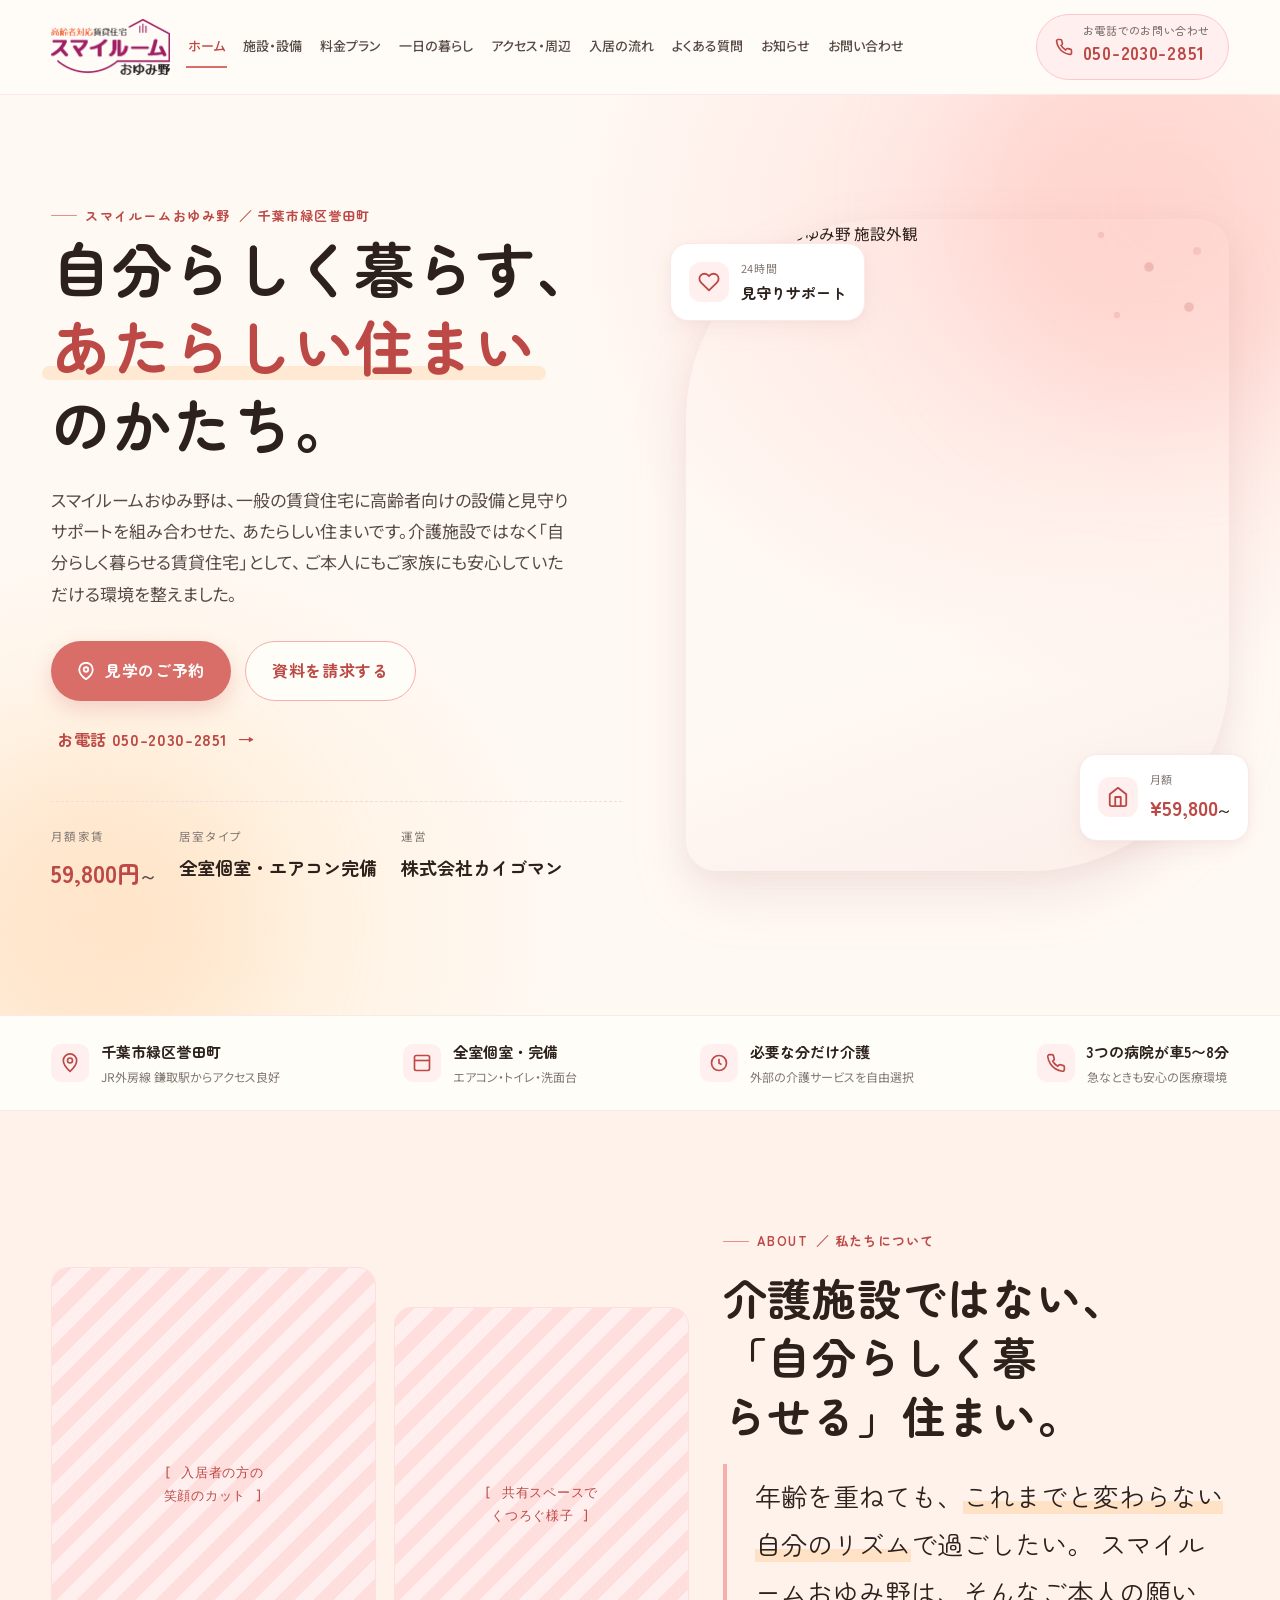
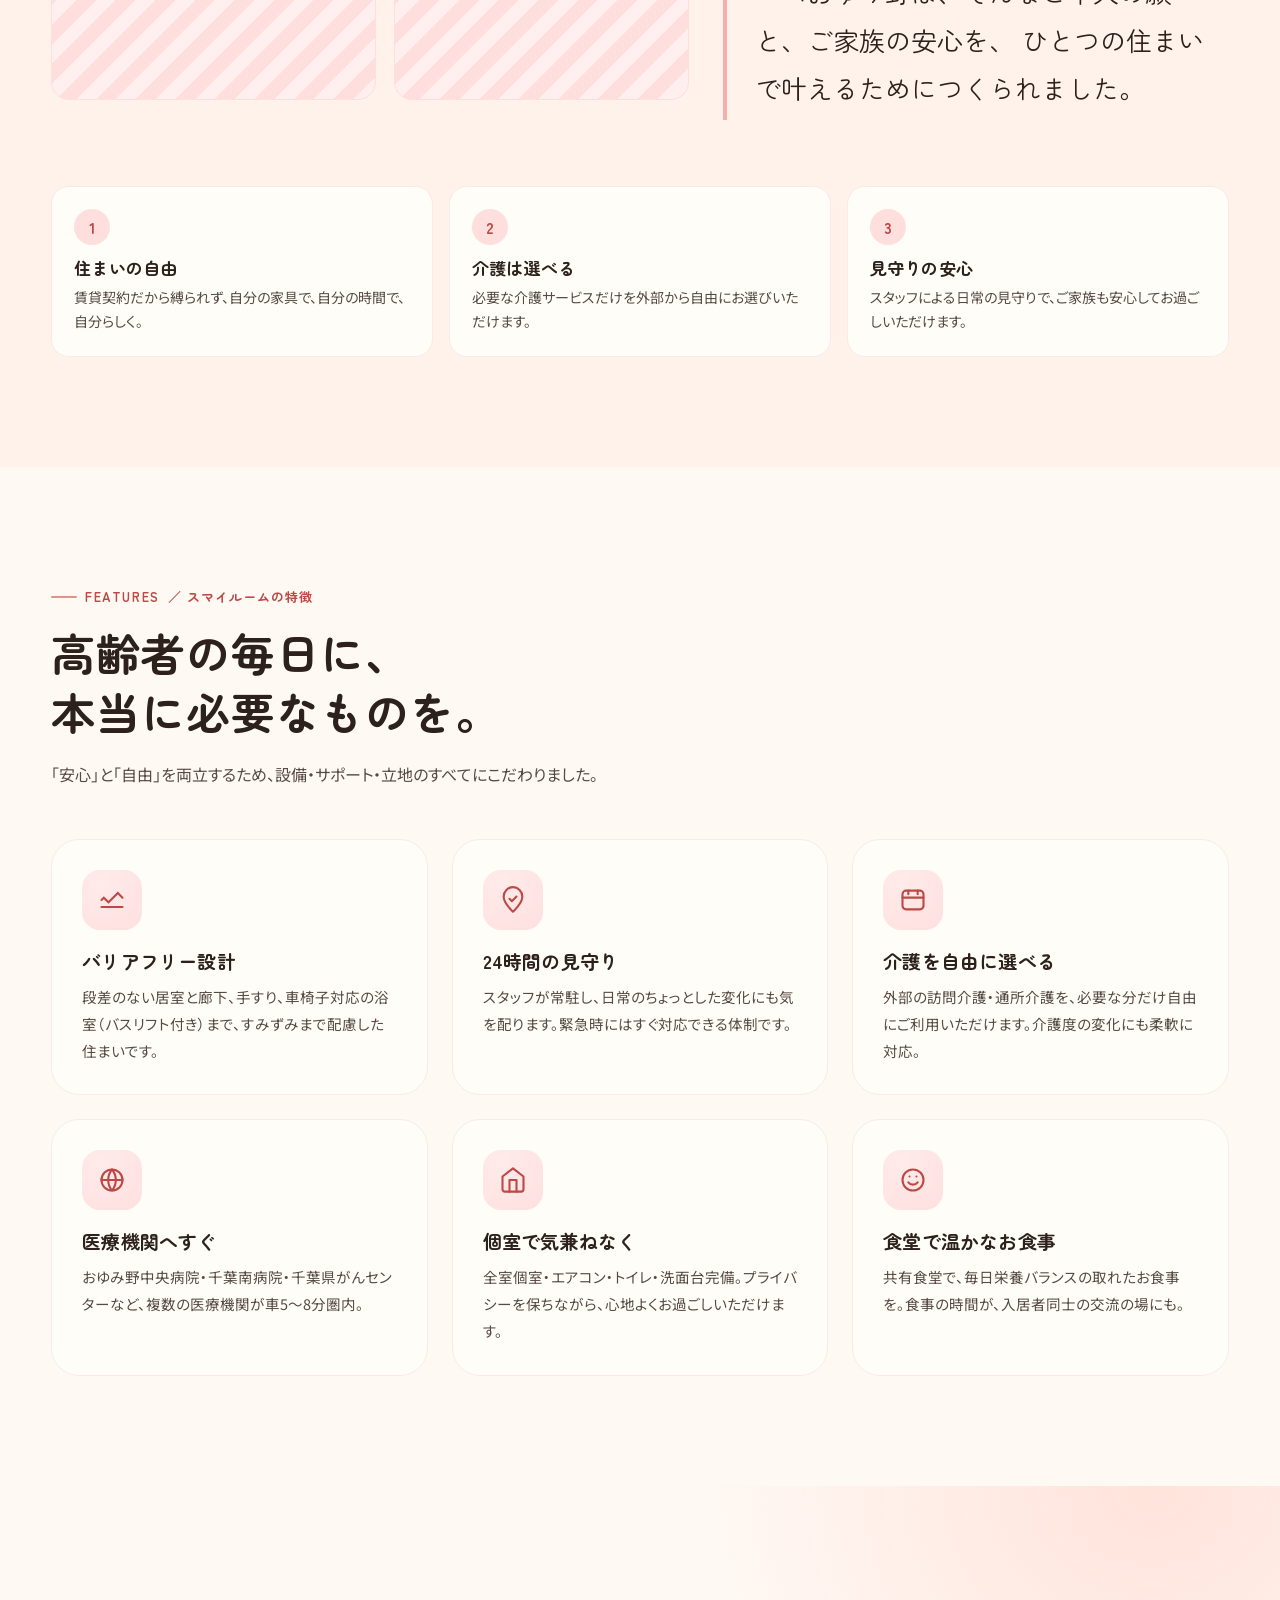
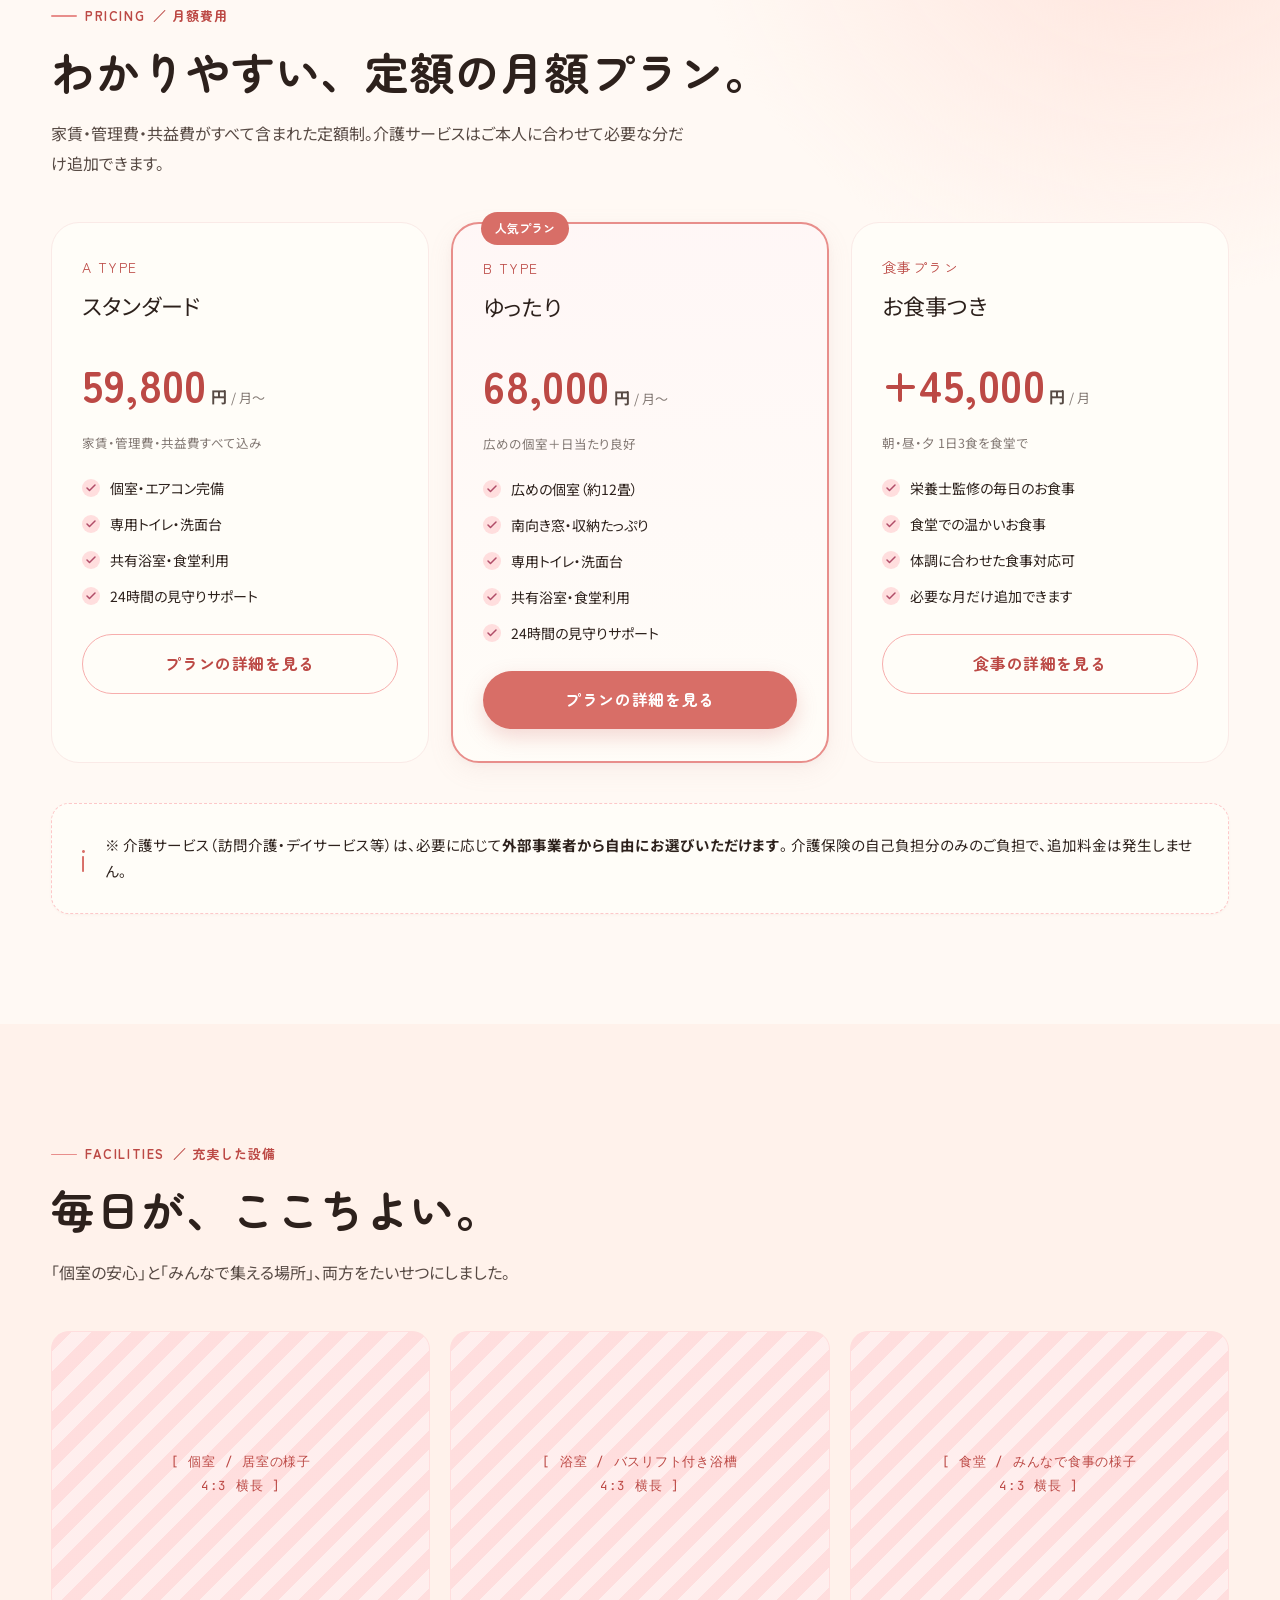
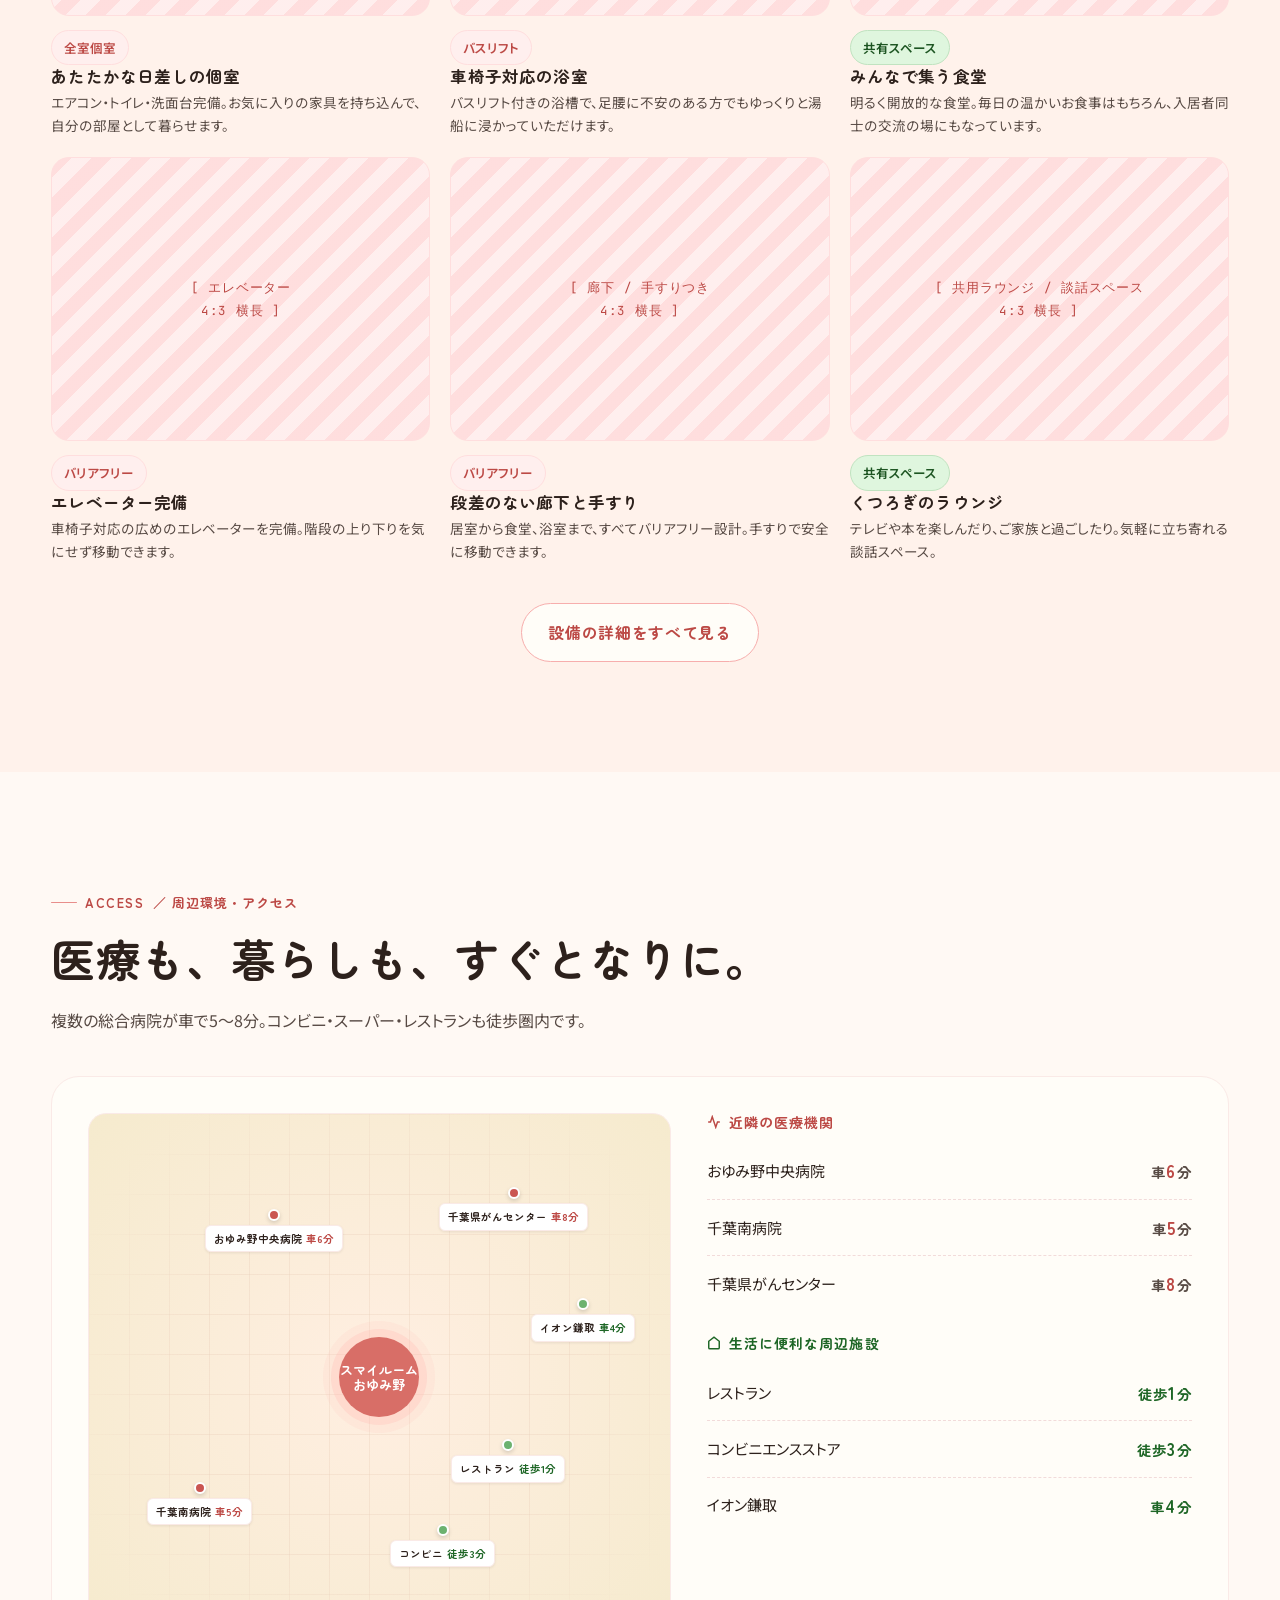
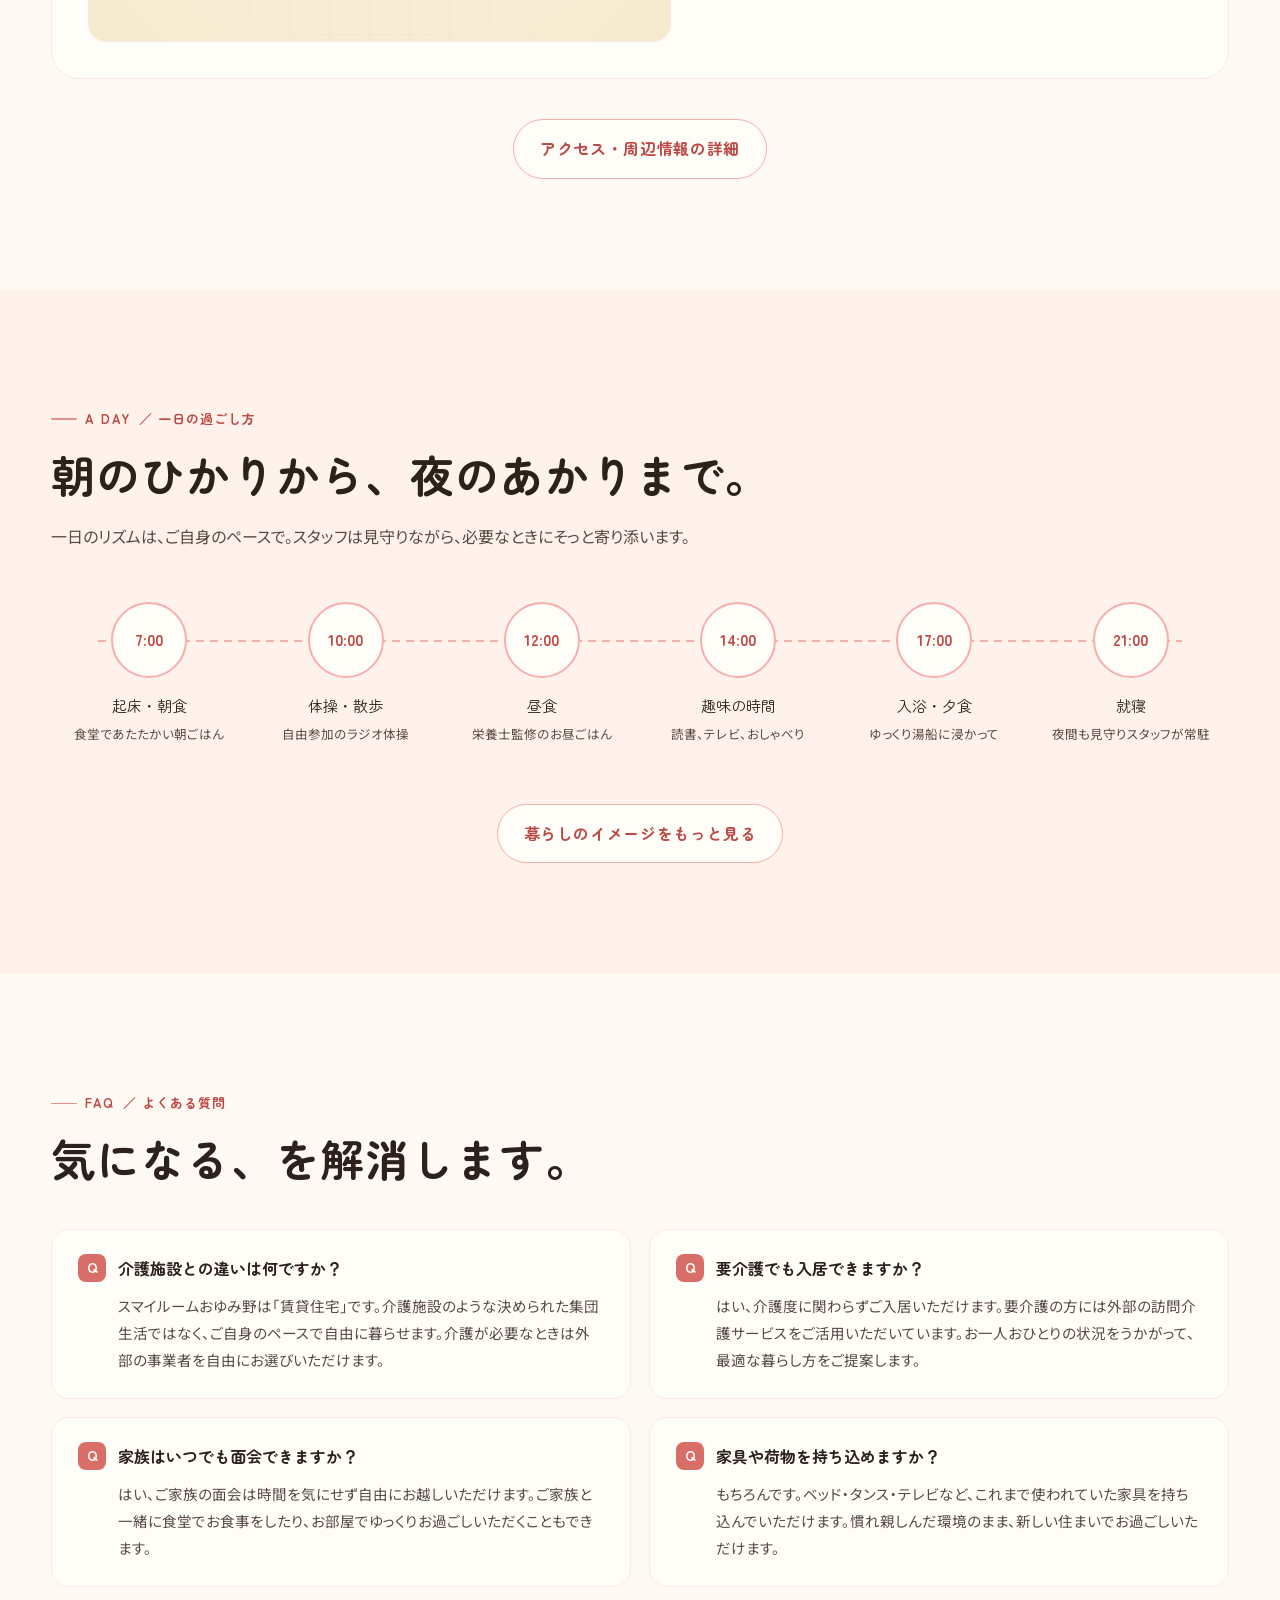
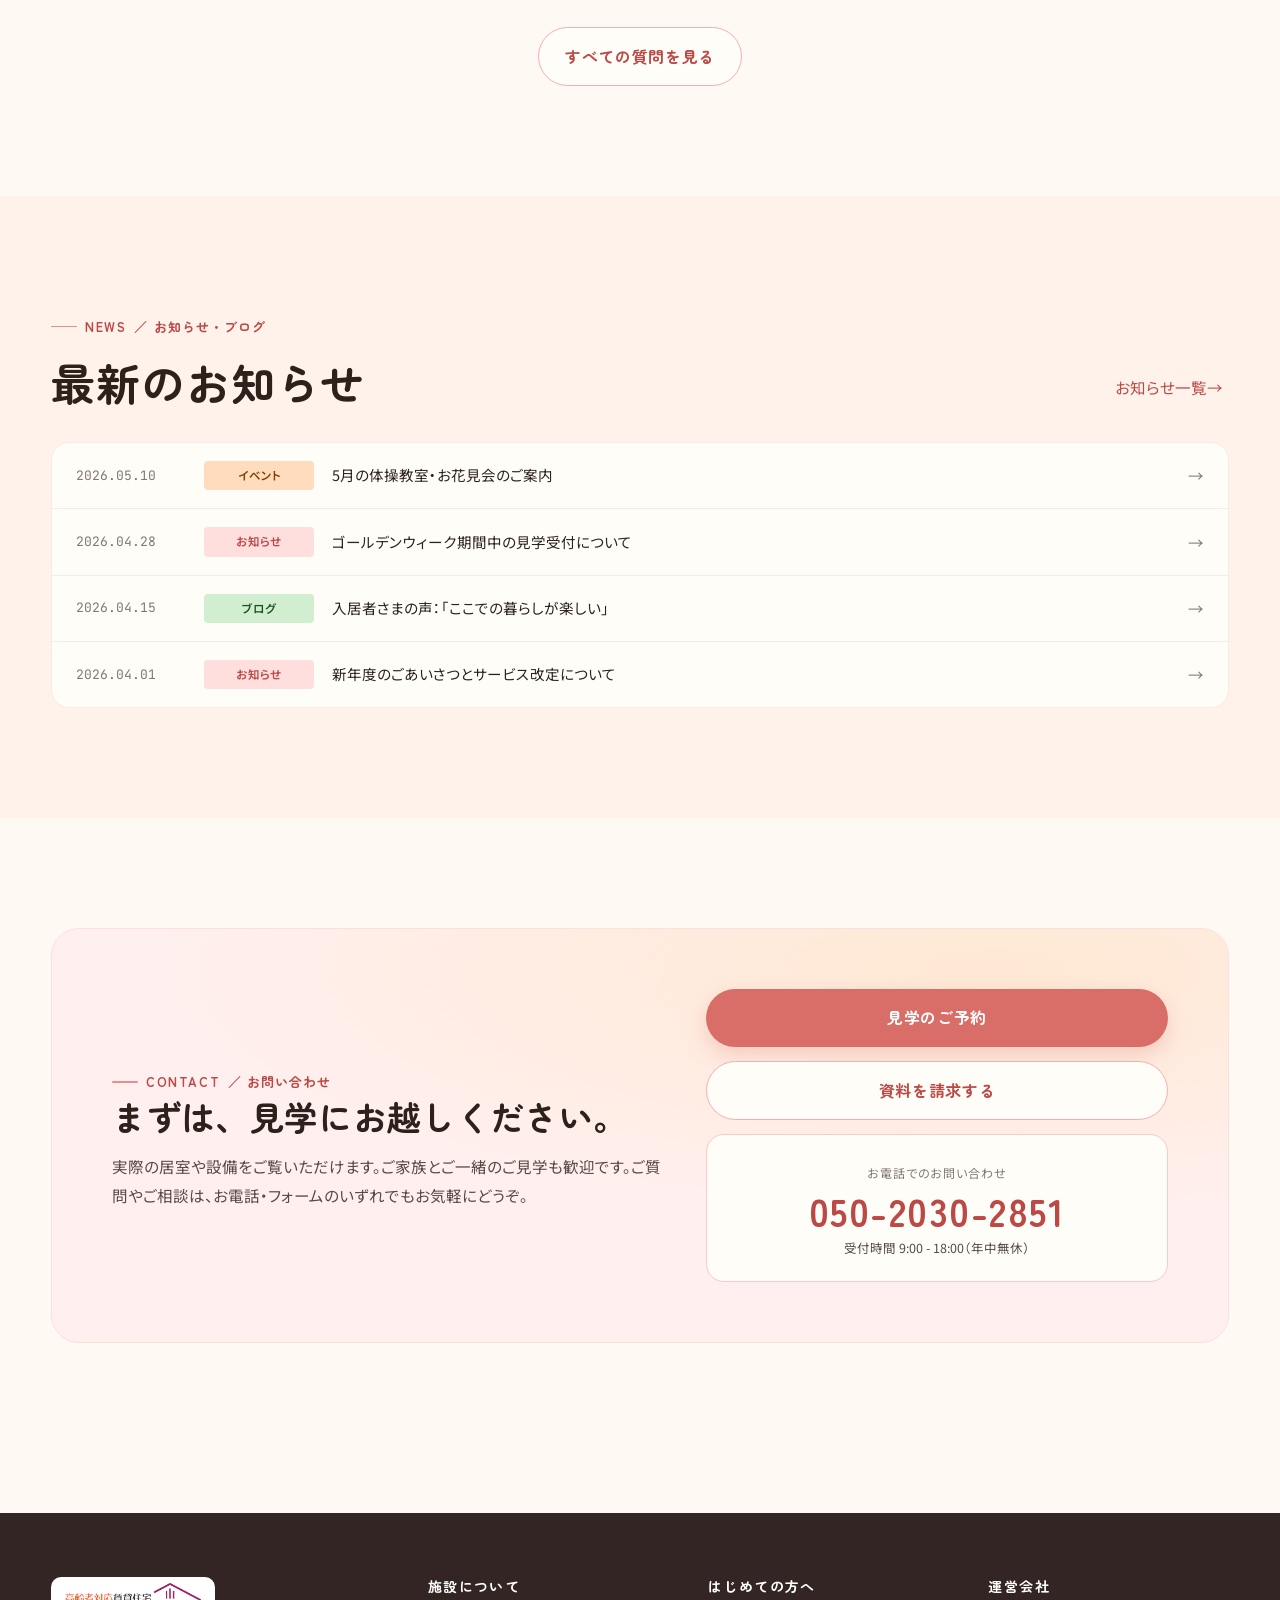
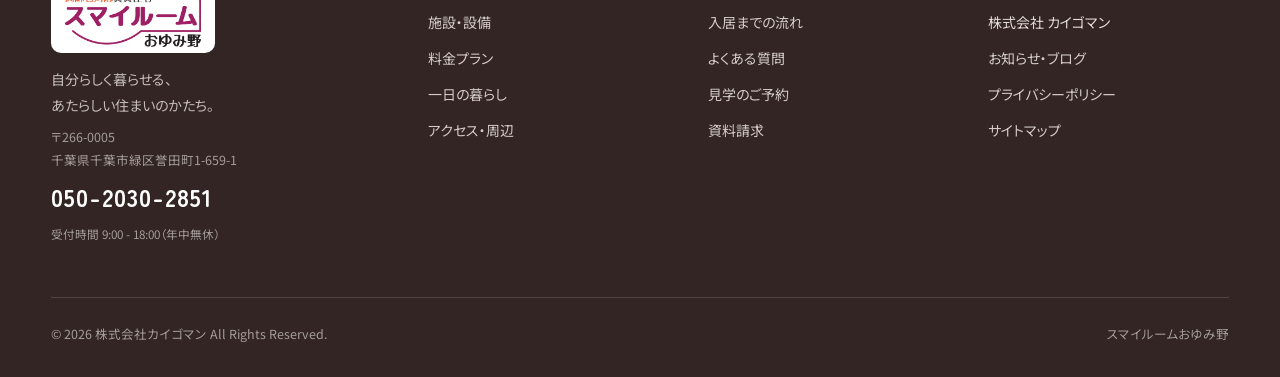
==== commit 22532cc6: "ヒーローeyebrowをスマイルームおゆみ野（日本語）に変更" ====
--- a/index.html
+++ b/index.html
@@ -594,7 +594,7 @@
   <div class="container">
     <div class="hero-grid">
       <div class="reveal">
-        <span class="eyebrow">SUMI ROOM OYUMINO <span class="jp">／ 千葉市緑区誉田町</span></span>
+        <span class="eyebrow">スマイルームおゆみ野 <span class="jp">／ 千葉市緑区誉田町</span></span>
         <h1>自分らしく暮らす、<span class="accent">あたらしい住まい</span>のかたち。</h1>
         <p class="hero-lede">
           スマイルームおゆみ野は、一般の賃貸住宅に高齢者向けの設備と見守りサポートを組み合わせた、
@@ -626,7 +626,7 @@
       </div>
       <div class="reveal" style="position:relative;">
         <div class="hero-visual">
-          <div class="img-placeholder">[ 施設外観 / メインビジュアル<br>5:6 縦長・あたたかい光の差し込む外観 ]</div>
+          <img src="images/exterior.jpg" alt="スマイルームおゆみ野 施設外観" style="width:100%;height:100%;object-fit:cover;">
         </div>
         <div class="hero-badge b1">
           <div class="icon">
--- a/css/styles.css
+++ b/css/styles.css
@@ -415,7 +415,7 @@
   display: inline-flex;
   align-items: center;
 }
-.footer-logo-wrap .brand-logo { height: 44px; }
+.footer-logo-wrap .brand-logo { height: 64px; }
 .footer-bottom {
   margin-top: 50px;
   padding-top: 24px;
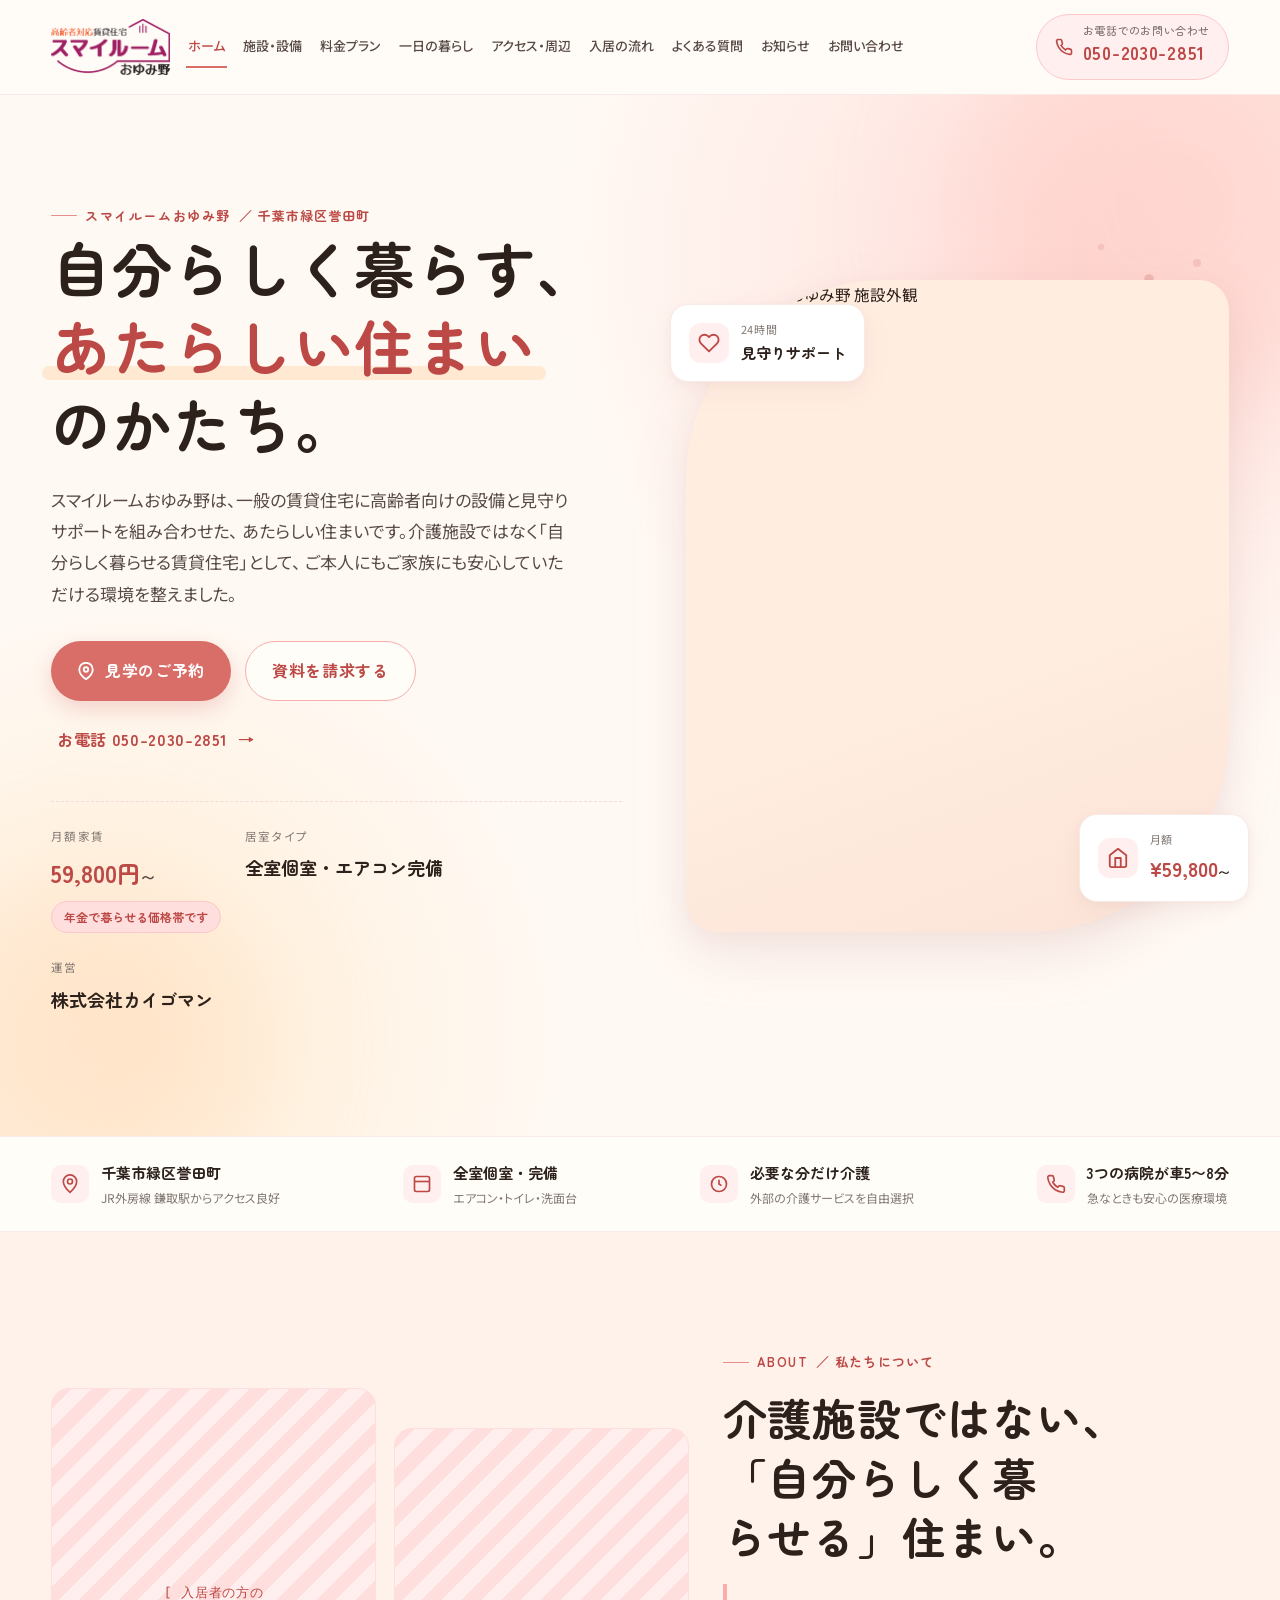
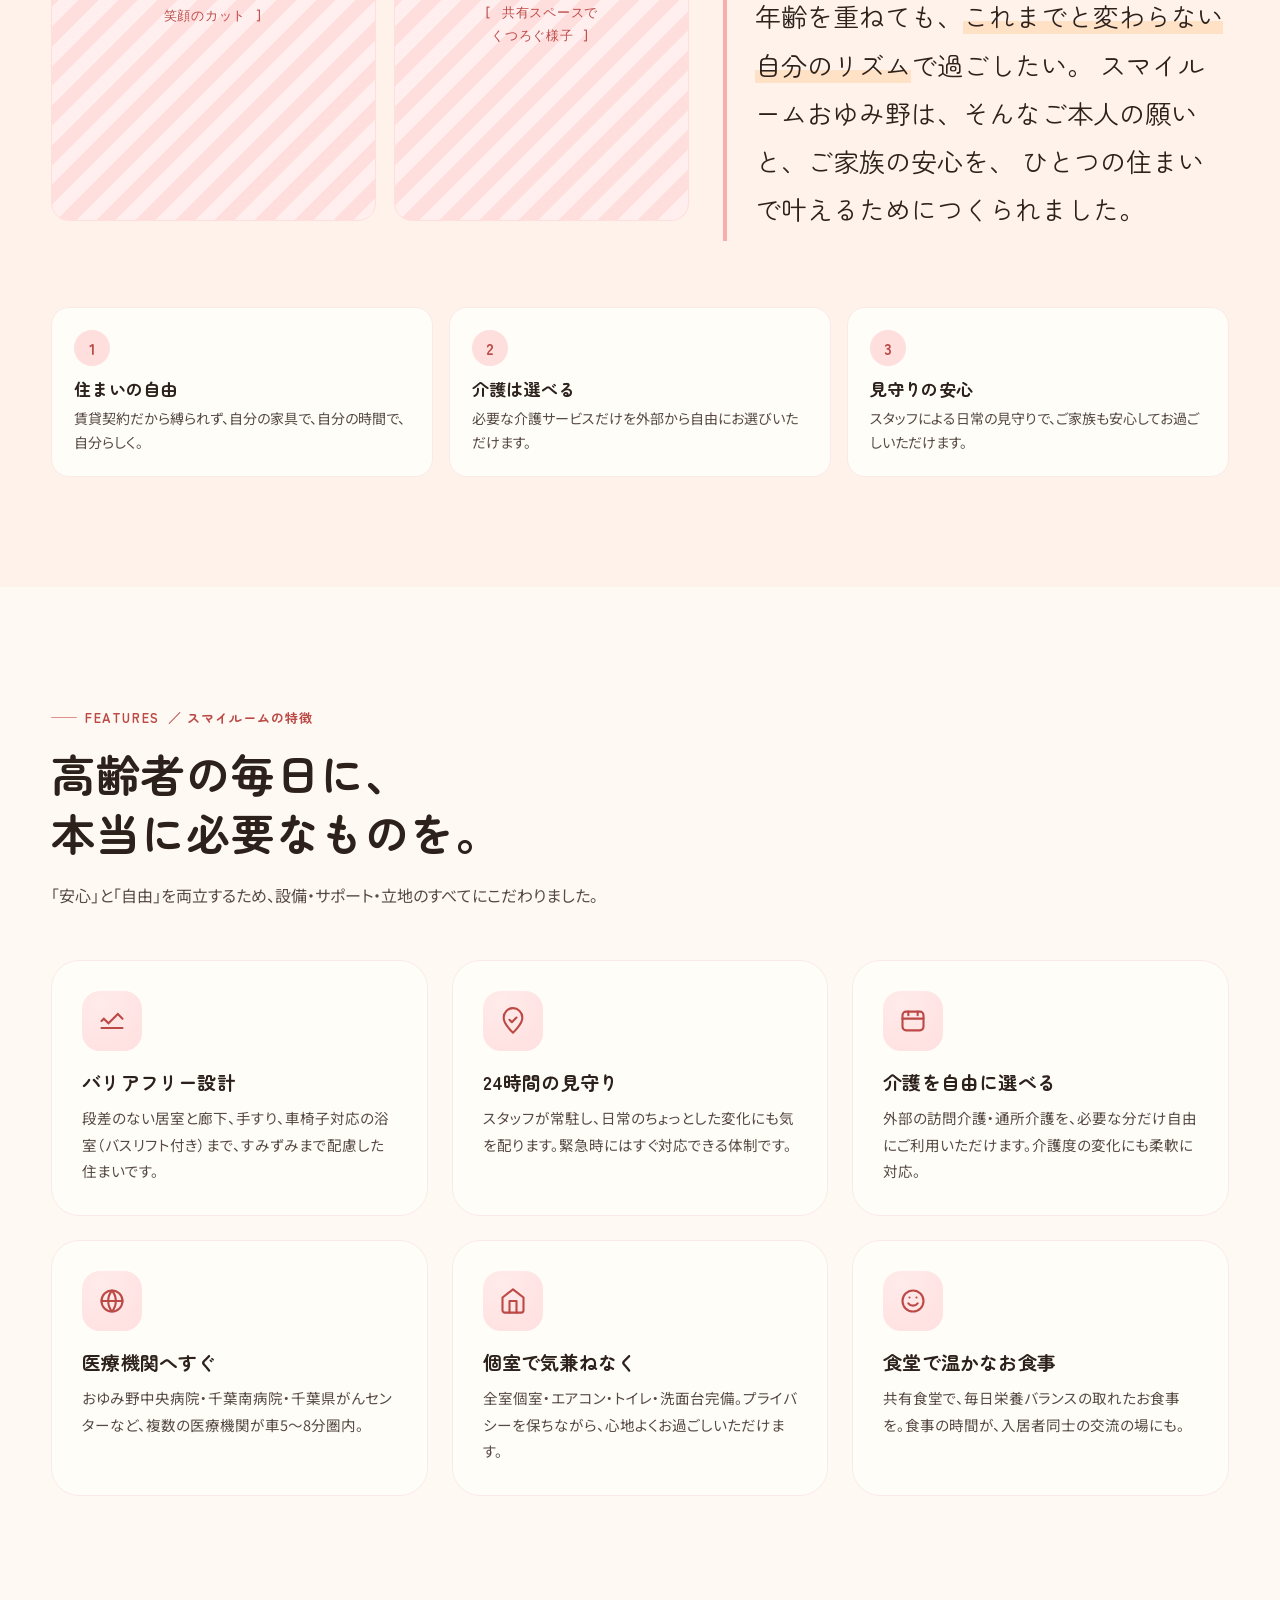
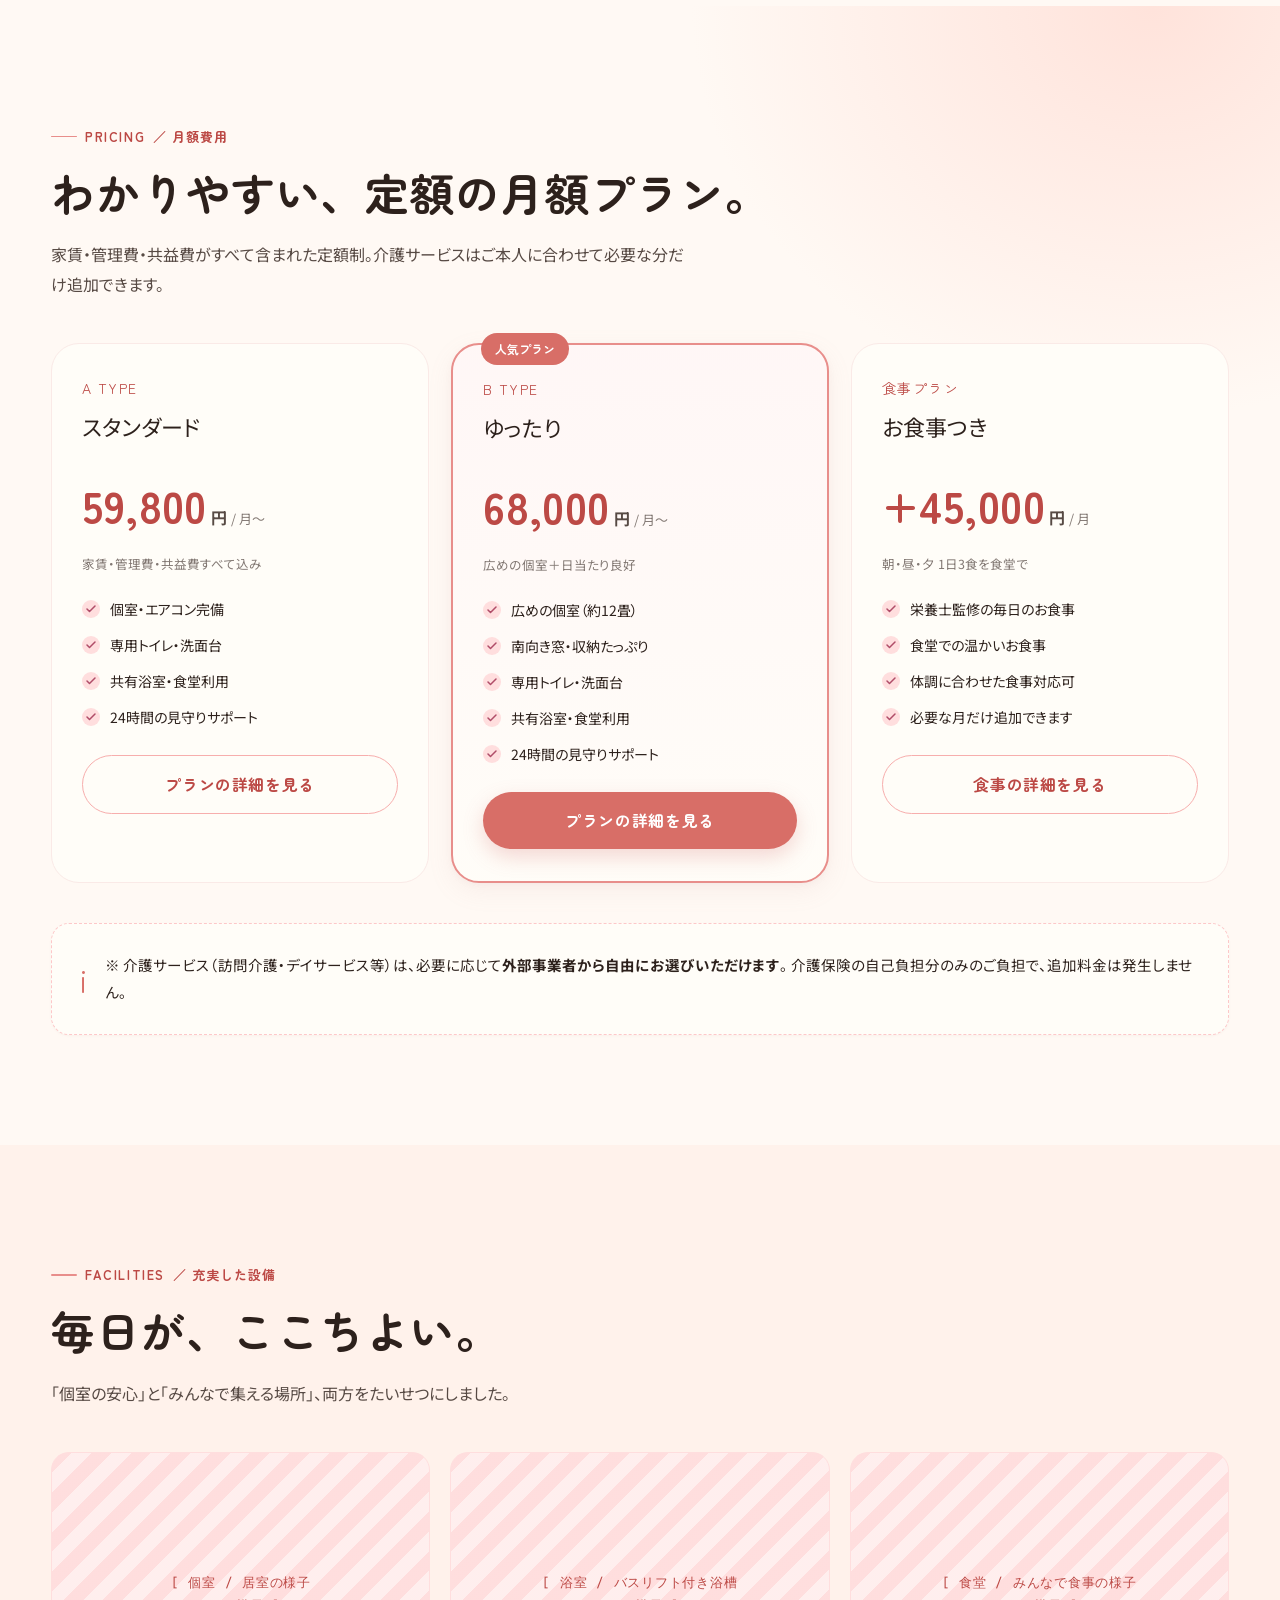
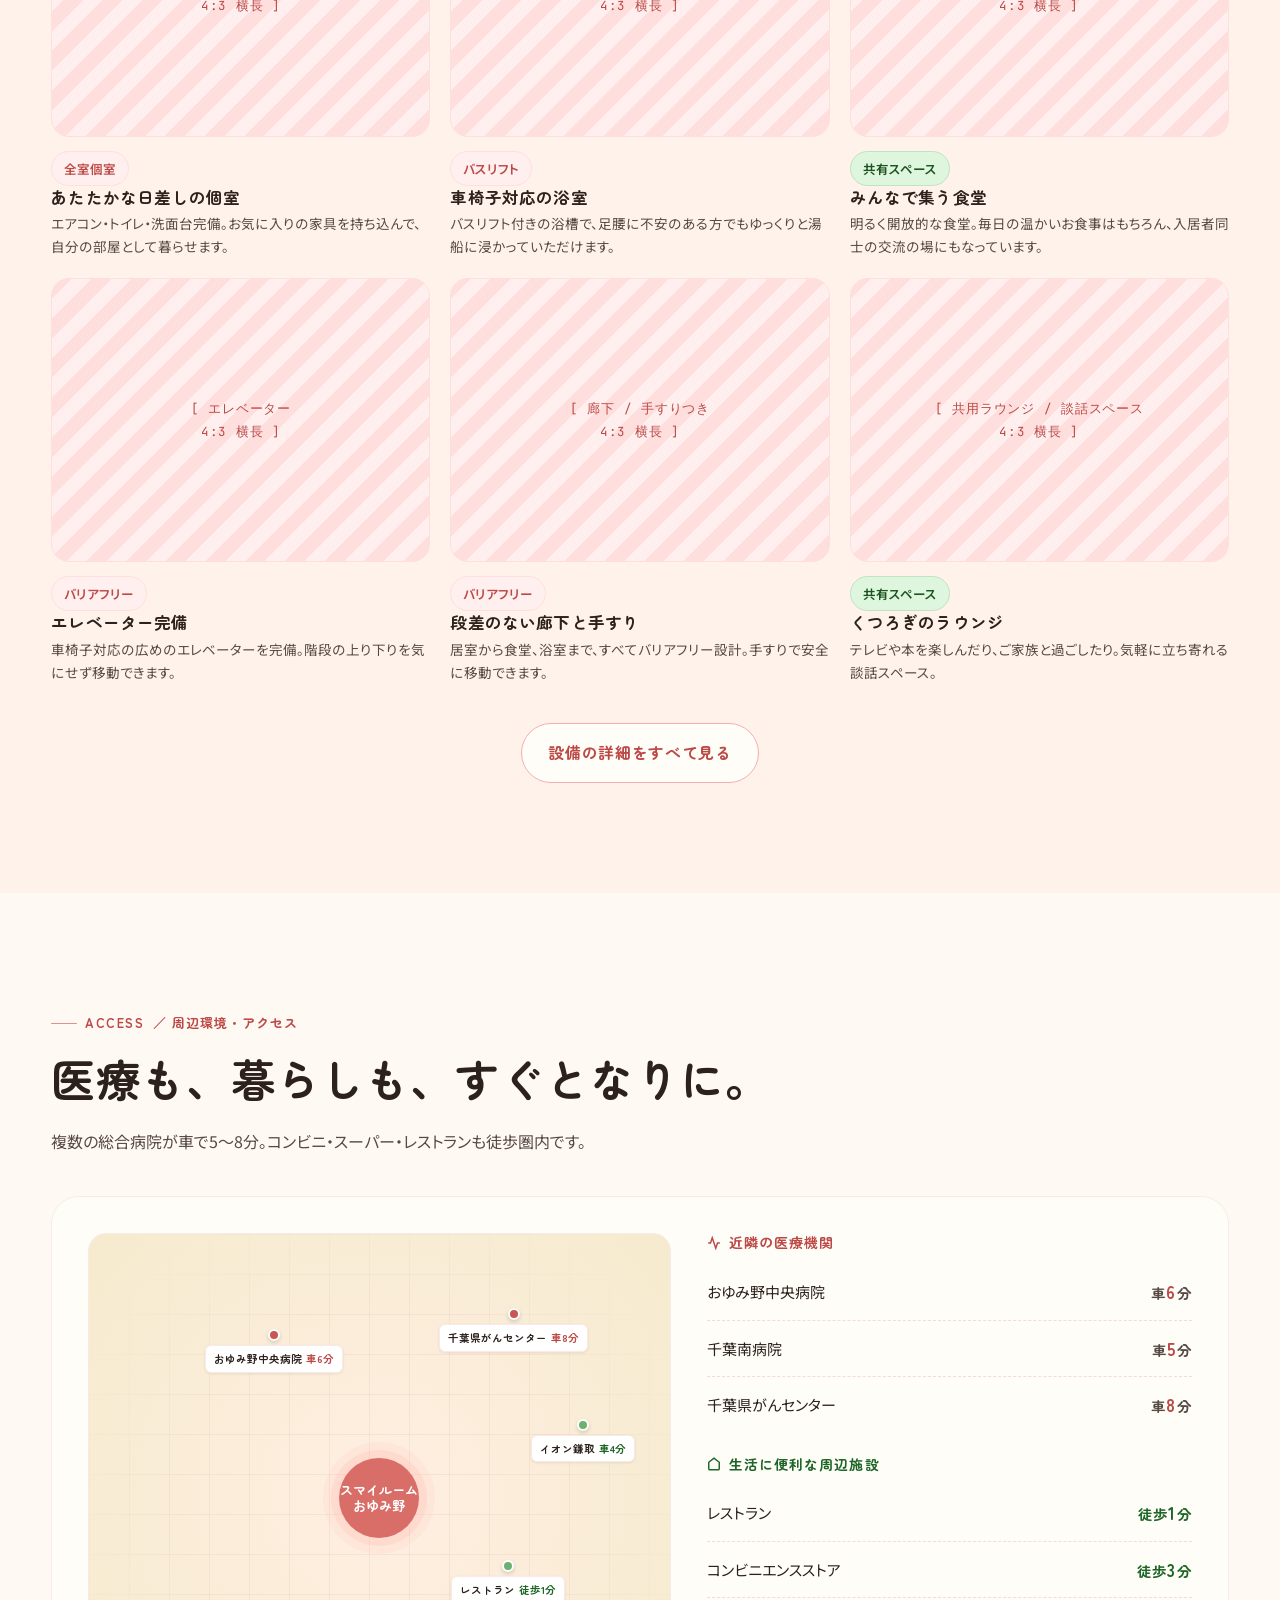
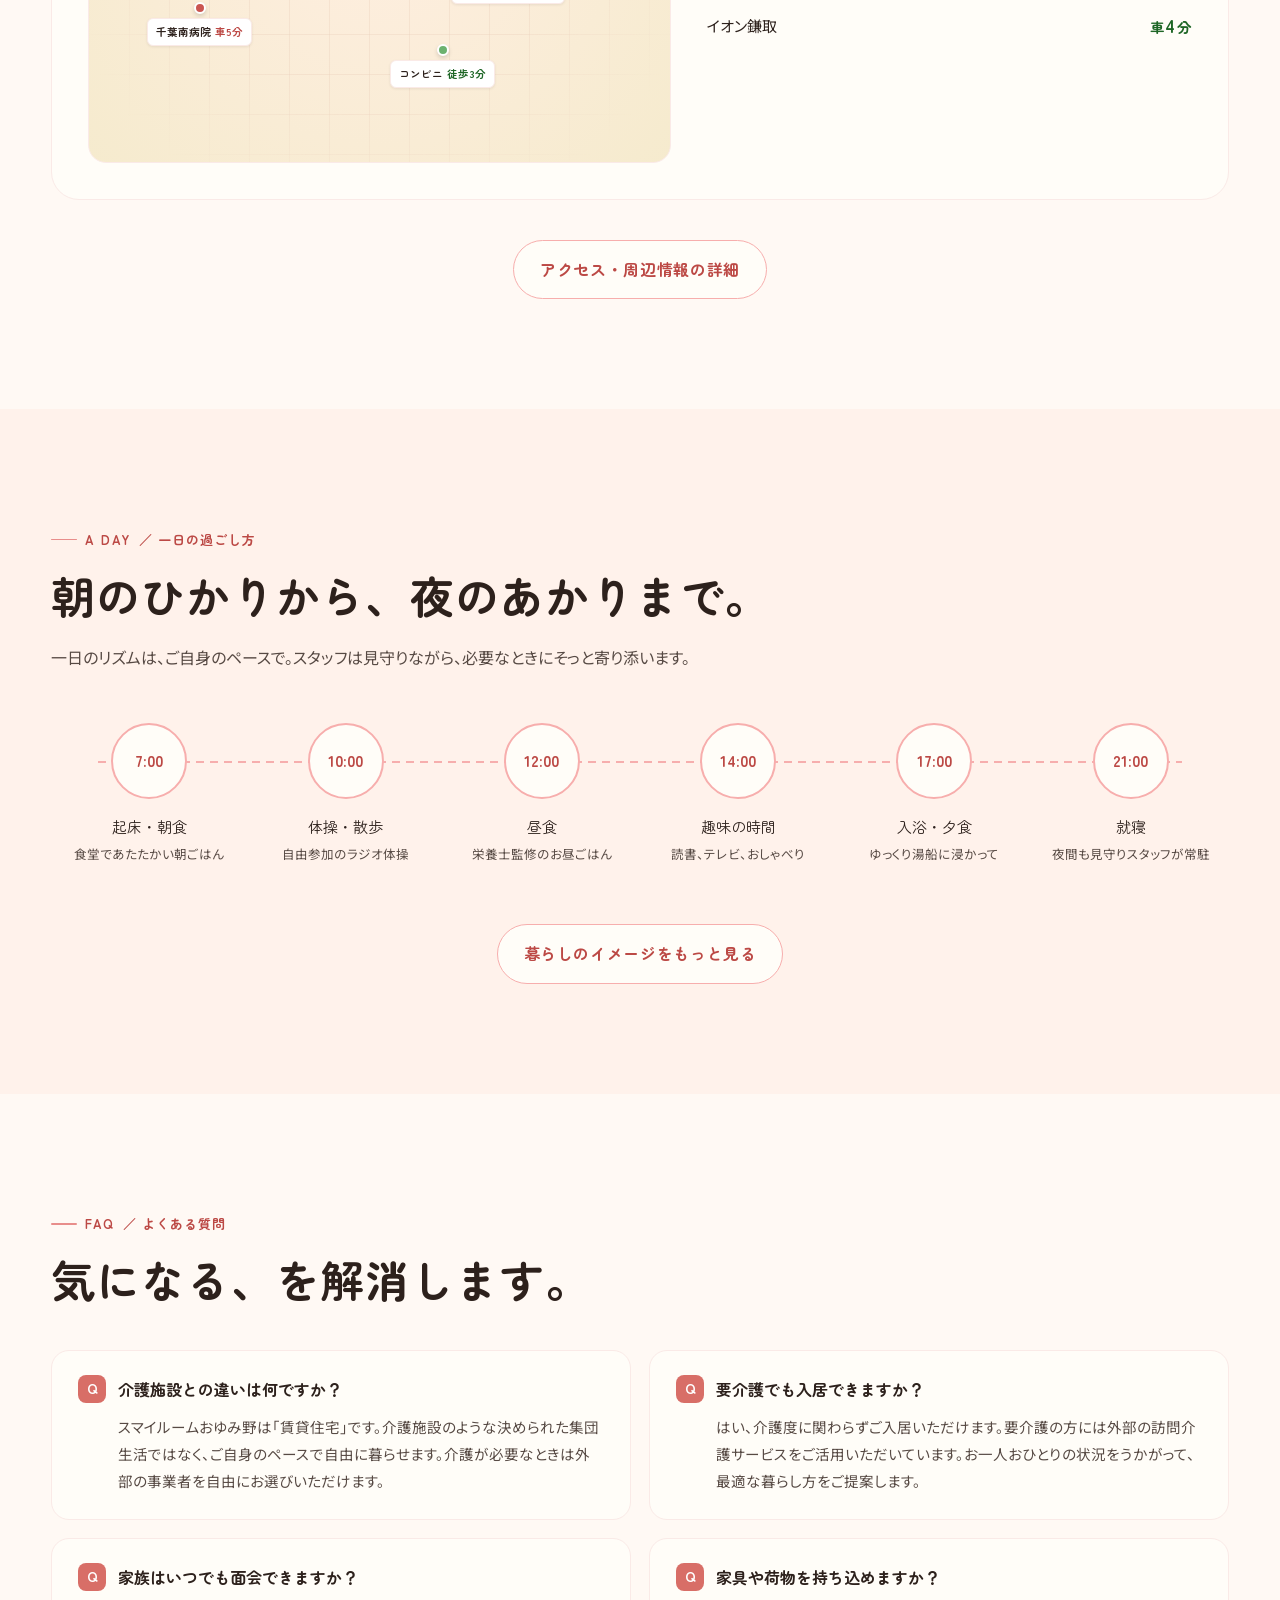
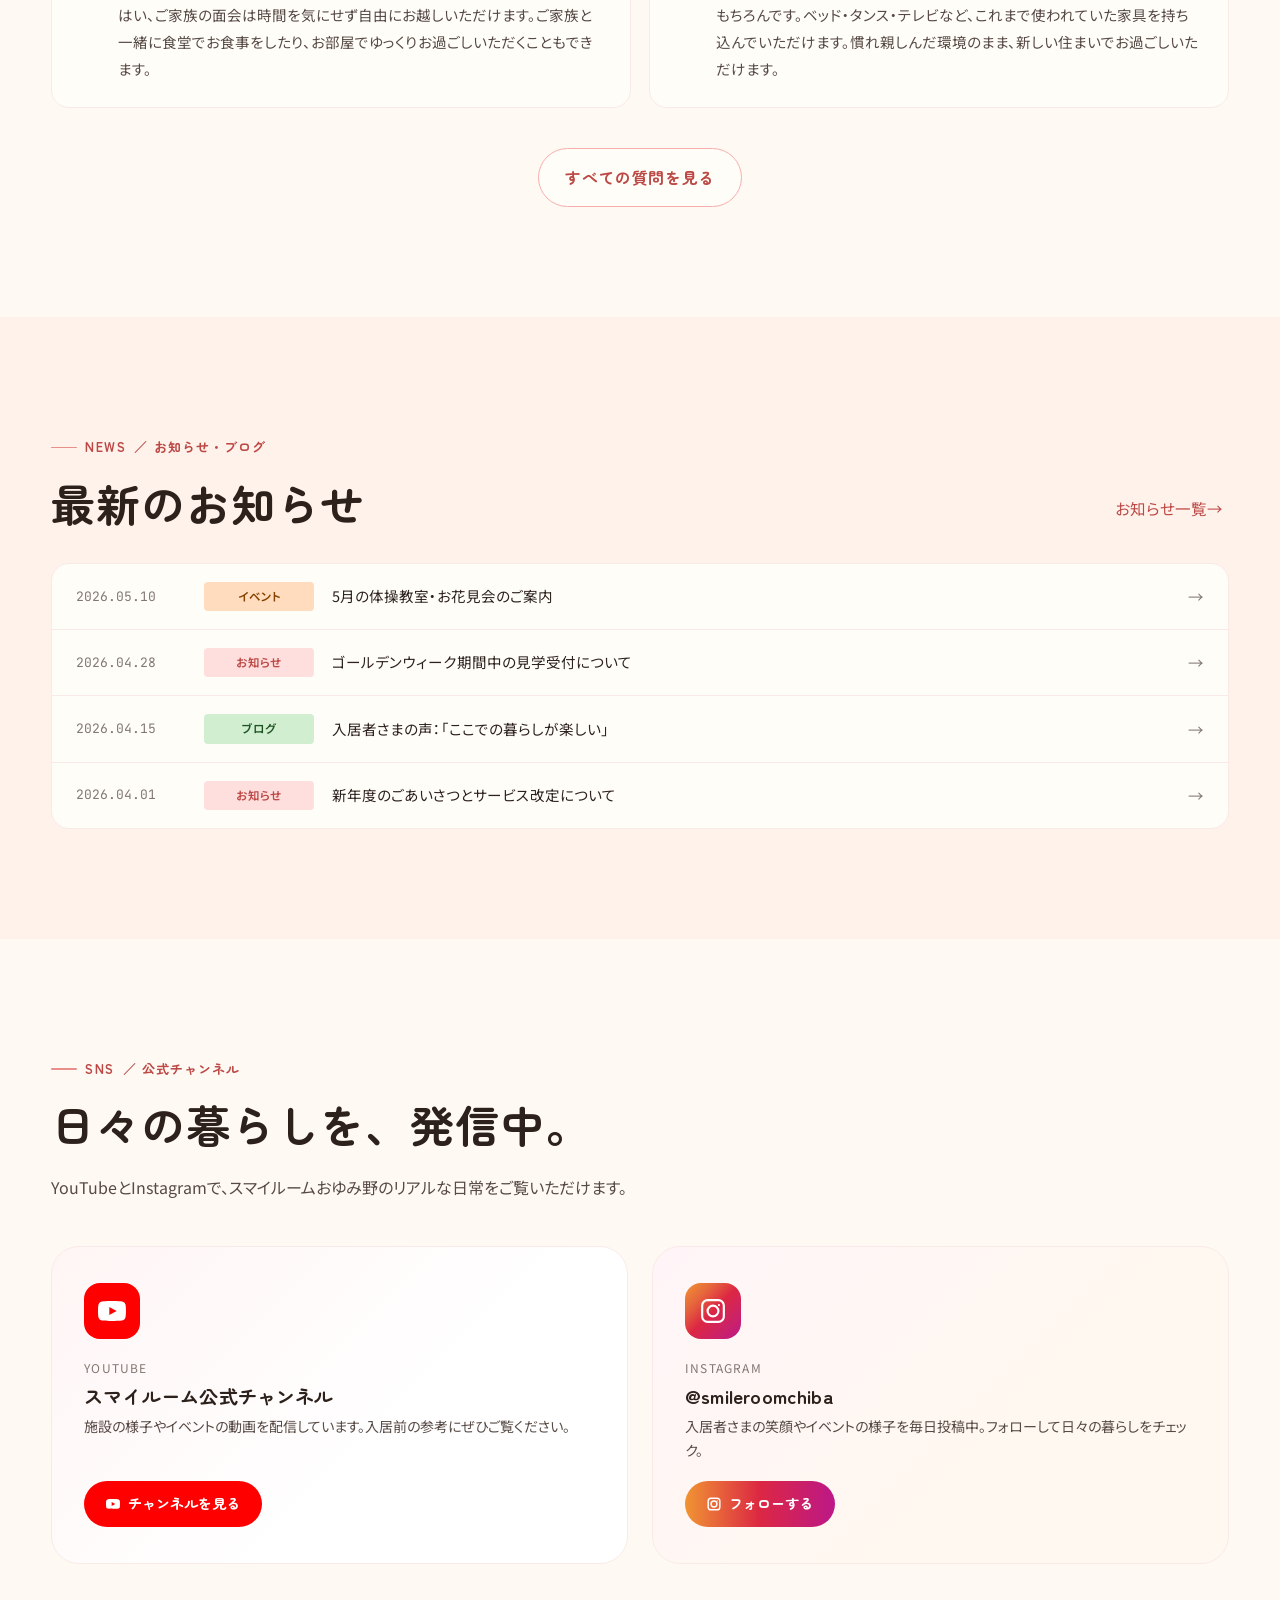
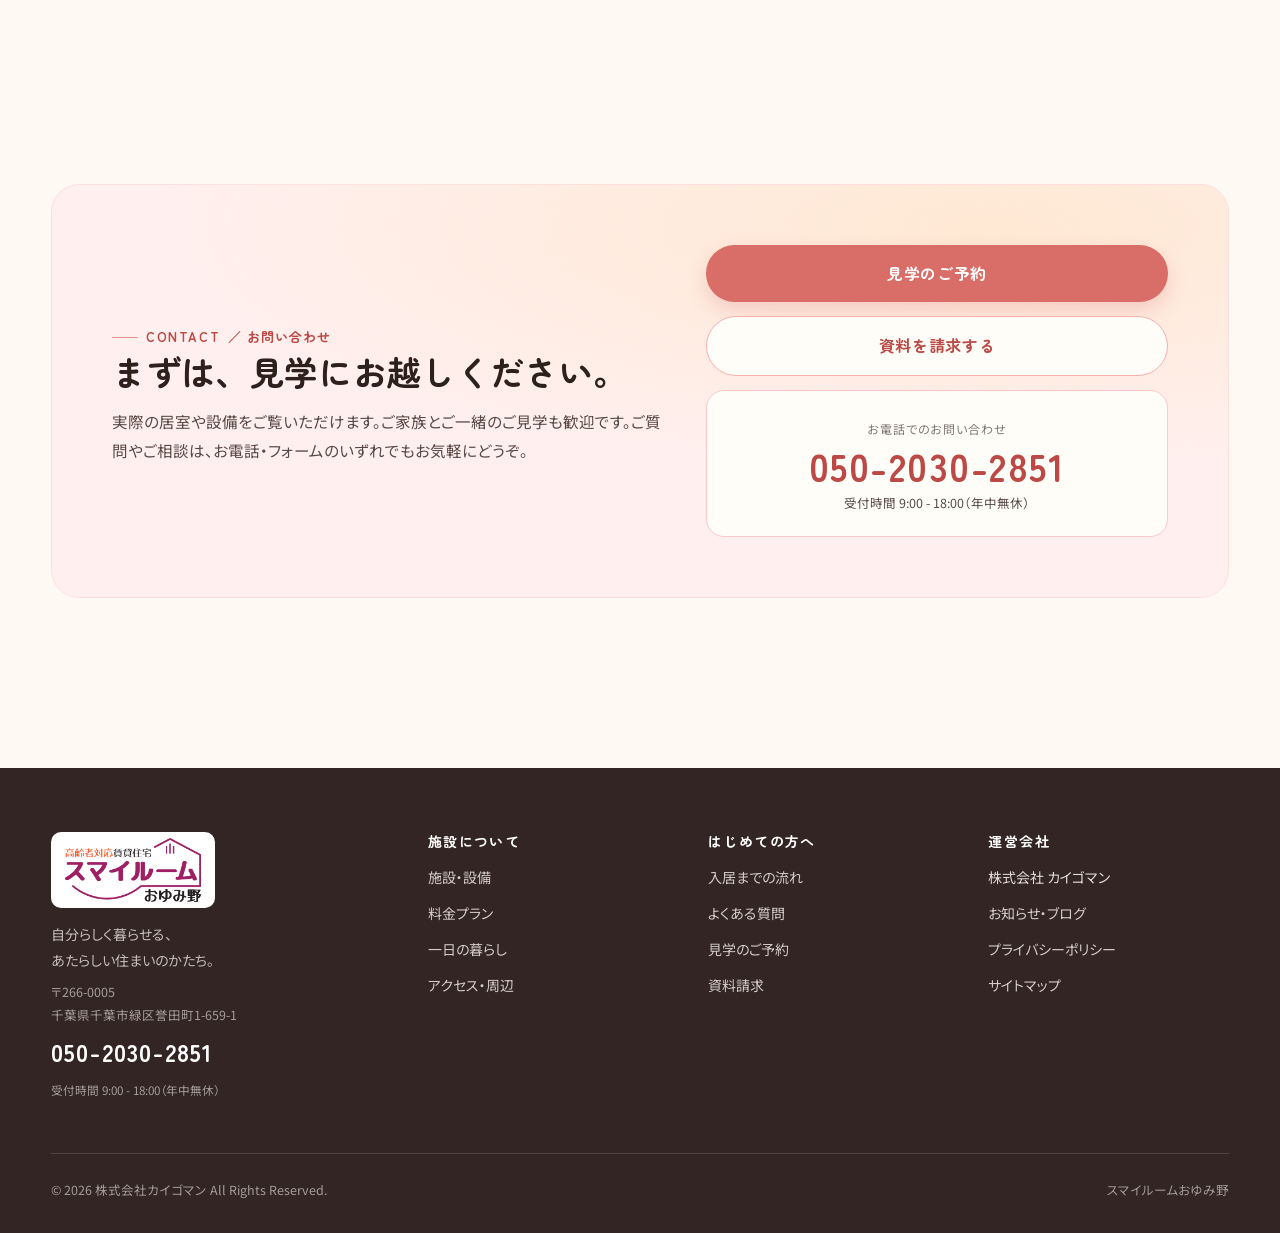
==== commit 8f369e95: "年金で暮らせるを月額料金の下にピルタグとして追加、外観画像の切れを修正 Co-Authored-By: Claude Sonnet 4.6 <noreply@anthropic.com>" ====
--- a/index.html
+++ b/index.html
@@ -83,6 +83,7 @@
   border-radius: 200px 30px 200px 30px;
   overflow: hidden;
   box-shadow: var(--shadow-lg);
+  background: oklch(0.96 0.03 50);
 }
 .hero-visual .img-placeholder {
   width: 100%; height: 100%; border-radius: 0;
@@ -107,6 +108,18 @@
 }
 .hero-badge.b1 { top: 24px; left: -16px; }
 .hero-badge.b2 { bottom: 30px; right: -20px; }
+.pension-tag {
+  display: block;
+  background: var(--pink-100);
+  color: var(--pink-600);
+  border-radius: 100px;
+  font-size: 12px;
+  font-weight: 700;
+  font-family: "Zen Maru Gothic", sans-serif;
+  padding: 4px 12px;
+  margin-top: 6px;
+  border: 1px solid var(--pink-200);
+}
 .hero-badge .icon {
   width: 40px; height: 40px;
   border-radius: 12px;
@@ -540,6 +553,63 @@
   .news-item { grid-template-columns: 1fr; gap: 6px; }
   .news-date, .news-cat { font-size: 12px; }
   .news-cat { justify-self: start; }
+}
+
+/* =================== SNS =================== */
+.sns-section { background: var(--bg); }
+.sns-grid {
+  display: grid;
+  grid-template-columns: 1fr 1fr;
+  gap: 24px;
+  margin-top: 44px;
+}
+@media (max-width: 640px) { .sns-grid { grid-template-columns: 1fr; } }
+.sns-card {
+  border-radius: var(--radius-lg);
+  padding: 36px 32px;
+  display: flex;
+  flex-direction: column;
+  align-items: flex-start;
+  gap: 18px;
+  border: 1px solid var(--line-soft);
+  transition: transform .25s, box-shadow .25s;
+  text-decoration: none;
+  color: inherit;
+}
+.sns-card:hover { transform: translateY(-4px); box-shadow: var(--shadow); }
+.sns-card.youtube {
+  background: linear-gradient(135deg, #fff5f5 0%, #fff 60%);
+}
+.sns-card.instagram {
+  background: linear-gradient(135deg, #fff5f8 0%, #fff8f0 60%);
+}
+.sns-icon {
+  width: 56px; height: 56px;
+  border-radius: 16px;
+  display: grid; place-items: center;
+  flex-shrink: 0;
+}
+.sns-card.youtube .sns-icon { background: #ff0000; color: #fff; }
+.sns-card.instagram .sns-icon {
+  background: linear-gradient(135deg, #f09433, #e6683c, #dc2743, #cc2366, #bc1888);
+  color: #fff;
+}
+.sns-card-body { flex: 1; }
+.sns-card-body .sns-name { font-size: 12px; letter-spacing: 0.1em; color: var(--ink-mute); margin-bottom: 4px; }
+.sns-card-body h3 { font-size: 19px; margin-bottom: 6px; }
+.sns-card-body p { font-size: 14px; color: var(--ink-soft); margin: 0; line-height: 1.7; }
+.sns-btn {
+  display: inline-flex; align-items: center; gap: 8px;
+  padding: 10px 22px;
+  border-radius: 100px;
+  font-size: 14px; font-weight: 600; font-family: "Zen Maru Gothic";
+  transition: opacity .2s;
+}
+.sns-btn:hover { opacity: 0.85; }
+.sns-card.youtube .sns-btn { background: #ff0000; color: #fff; }
+.sns-card.instagram .sns-btn {
+  background: linear-gradient(90deg, #f09433, #dc2743, #bc1888);
+  color: #fff;
 }
 
 /* =================== FAQ プレビュー =================== */
@@ -613,6 +683,7 @@
           <div class="hero-meta-item">
             <small>月額家賃</small>
             <strong style="color:var(--pink-600);font-size:24px;">59,800円<span style="font-size:14px;color:var(--ink-soft);">〜</span></strong>
+            <span class="pension-tag">年金で暮らせる価格帯です</span>
           </div>
           <div class="hero-meta-item">
             <small>居室タイプ</small>
@@ -626,7 +697,7 @@
       </div>
       <div class="reveal" style="position:relative;">
         <div class="hero-visual">
-          <img src="images/exterior.jpg" alt="スマイルームおゆみ野 施設外観" style="width:100%;height:100%;object-fit:cover;">
+          <img src="images/exterior.jpg" alt="スマイルームおゆみ野 施設外観" style="width:100%;height:100%;object-fit:contain;object-position:center center;">
         </div>
         <div class="hero-badge b1">
           <div class="icon">
@@ -1097,6 +1168,47 @@
   </div>
 </section>
 
+<!-- ========== SNS ========== -->
+<section class="section sns-section" data-screen-label="SNS">
+  <div class="container">
+    <div class="reveal" style="max-width:720px;">
+      <span class="eyebrow">SNS <span class="jp">／ 公式チャンネル</span></span>
+      <h2 class="section-title">日々の暮らしを、発信中。</h2>
+      <p class="section-lede">YouTubeとInstagramで、スマイルームおゆみ野のリアルな日常をご覧いただけます。</p>
+    </div>
+    <div class="sns-grid">
+      <a class="sns-card youtube reveal" href="https://www.youtube.com/@%E3%82%B9%E3%83%9E%E3%82%A4%E3%83%AB%E3%83%BC%E3%83%A0-u5y" target="_blank" rel="noopener">
+        <div class="sns-icon">
+          <svg width="28" height="28" viewBox="0 0 24 24" fill="currentColor"><path d="M23.5 6.2a3 3 0 0 0-2.1-2.1C19.5 3.5 12 3.5 12 3.5s-7.5 0-9.4.6A3 3 0 0 0 .5 6.2C0 8.1 0 12 0 12s0 3.9.5 5.8a3 3 0 0 0 2.1 2.1c1.9.6 9.4.6 9.4.6s7.5 0 9.4-.6a3 3 0 0 0 2.1-2.1C24 15.9 24 12 24 12s0-3.9-.5-5.8zM9.7 15.5V8.5l6.3 3.5-6.3 3.5z"/></svg>
+        </div>
+        <div class="sns-card-body">
+          <div class="sns-name">YOUTUBE</div>
+          <h3>スマイルーム公式チャンネル</h3>
+          <p>施設の様子やイベントの動画を配信しています。入居前の参考にぜひご覧ください。</p>
+        </div>
+        <span class="sns-btn">
+          <svg width="14" height="14" viewBox="0 0 24 24" fill="currentColor"><path d="M23.5 6.2a3 3 0 0 0-2.1-2.1C19.5 3.5 12 3.5 12 3.5s-7.5 0-9.4.6A3 3 0 0 0 .5 6.2C0 8.1 0 12 0 12s0 3.9.5 5.8a3 3 0 0 0 2.1 2.1c1.9.6 9.4.6 9.4.6s7.5 0 9.4-.6a3 3 0 0 0 2.1-2.1C24 15.9 24 12 24 12s0-3.9-.5-5.8zM9.7 15.5V8.5l6.3 3.5-6.3 3.5z"/></svg>
+          チャンネルを見る
+        </span>
+      </a>
+      <a class="sns-card instagram reveal" href="https://www.instagram.com/smileroomchiba/" target="_blank" rel="noopener">
+        <div class="sns-icon">
+          <svg width="26" height="26" viewBox="0 0 24 24" fill="none" stroke="currentColor" stroke-width="2" stroke-linecap="round" stroke-linejoin="round"><rect x="2" y="2" width="20" height="20" rx="5"/><circle cx="12" cy="12" r="5"/><circle cx="17.5" cy="6.5" r="1" fill="currentColor" stroke="none"/></svg>
+        </div>
+        <div class="sns-card-body">
+          <div class="sns-name">INSTAGRAM</div>
+          <h3>@smileroomchiba</h3>
+          <p>入居者さまの笑顔やイベントの様子を毎日投稿中。フォローして日々の暮らしをチェック。</p>
+        </div>
+        <span class="sns-btn">
+          <svg width="14" height="14" viewBox="0 0 24 24" fill="none" stroke="currentColor" stroke-width="2.5" stroke-linecap="round" stroke-linejoin="round"><rect x="2" y="2" width="20" height="20" rx="5"/><circle cx="12" cy="12" r="5"/><circle cx="17.5" cy="6.5" r="1" fill="currentColor" stroke="none"/></svg>
+          フォローする
+        </span>
+      </a>
+    </div>
+  </div>
+</section>
+
 <!-- ========== CTA ========== -->
 <section class="section" data-screen-label="10 CTA">
   <div class="container">
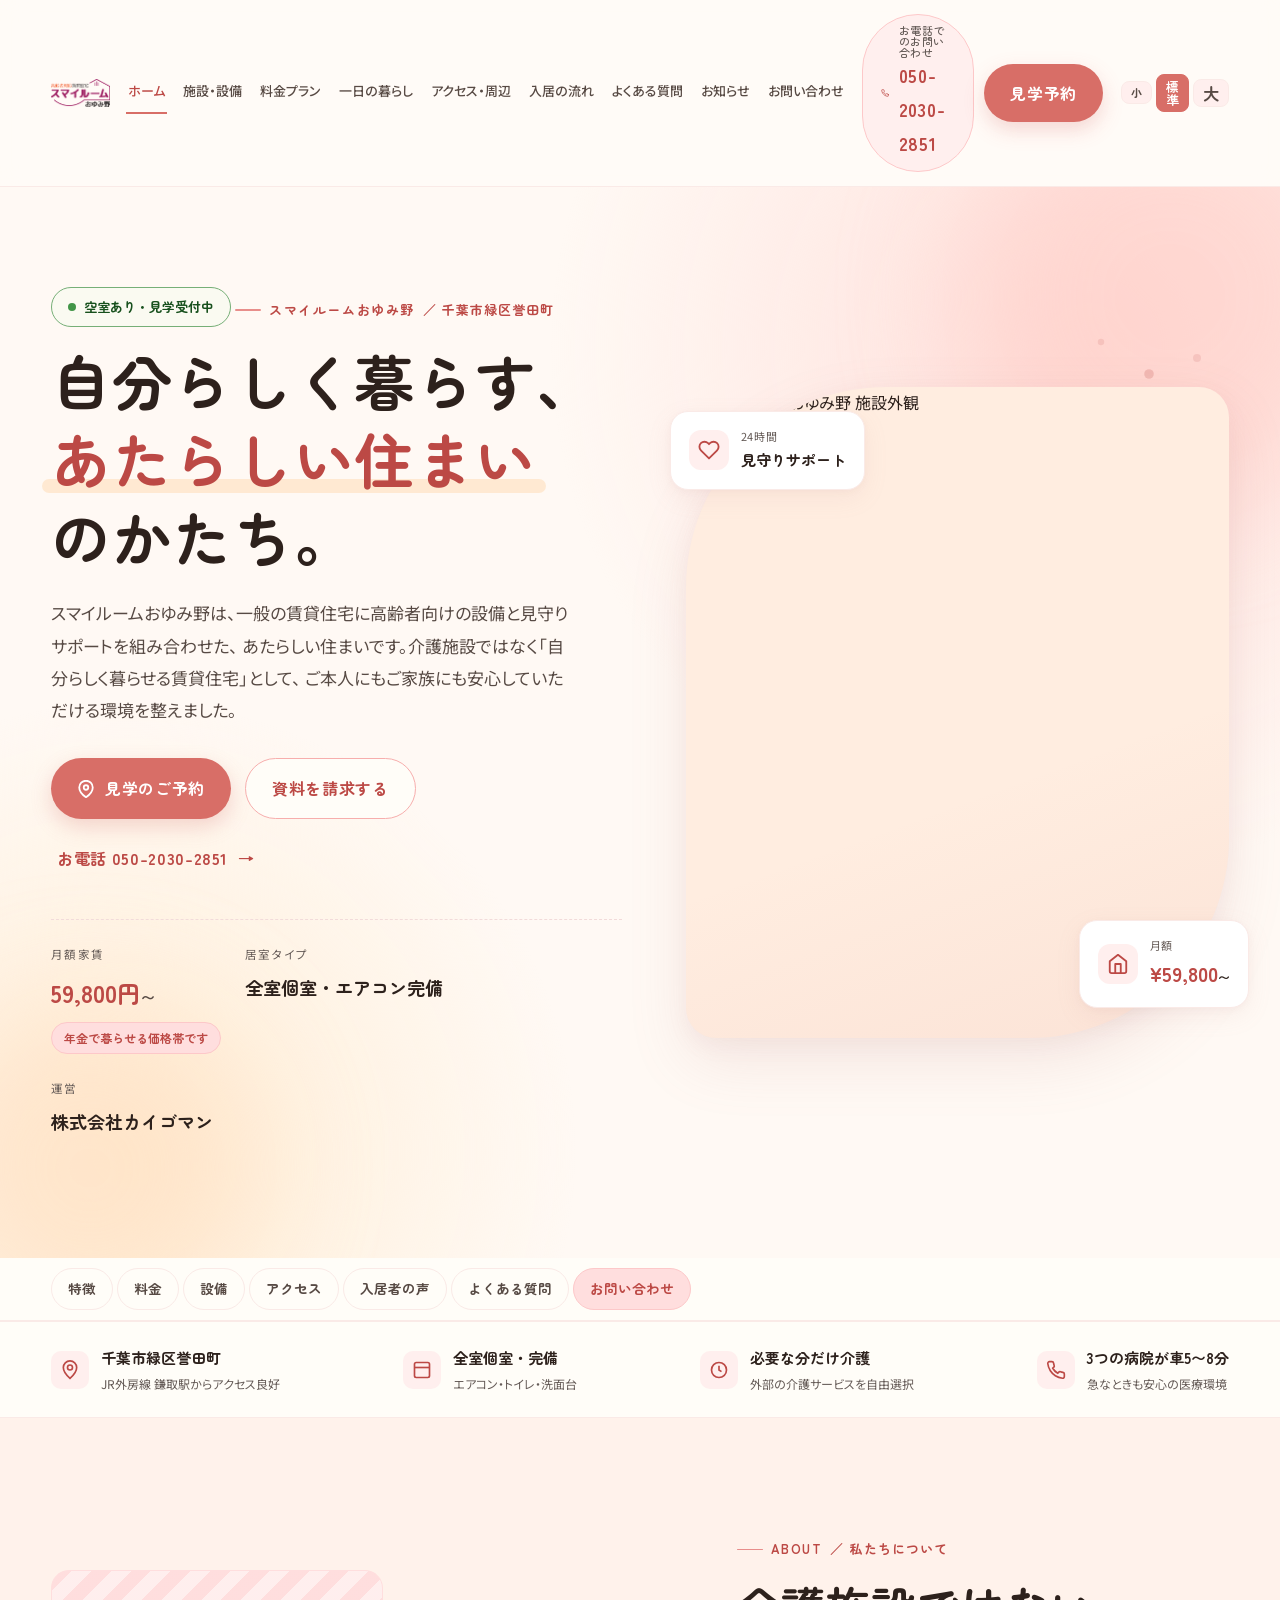
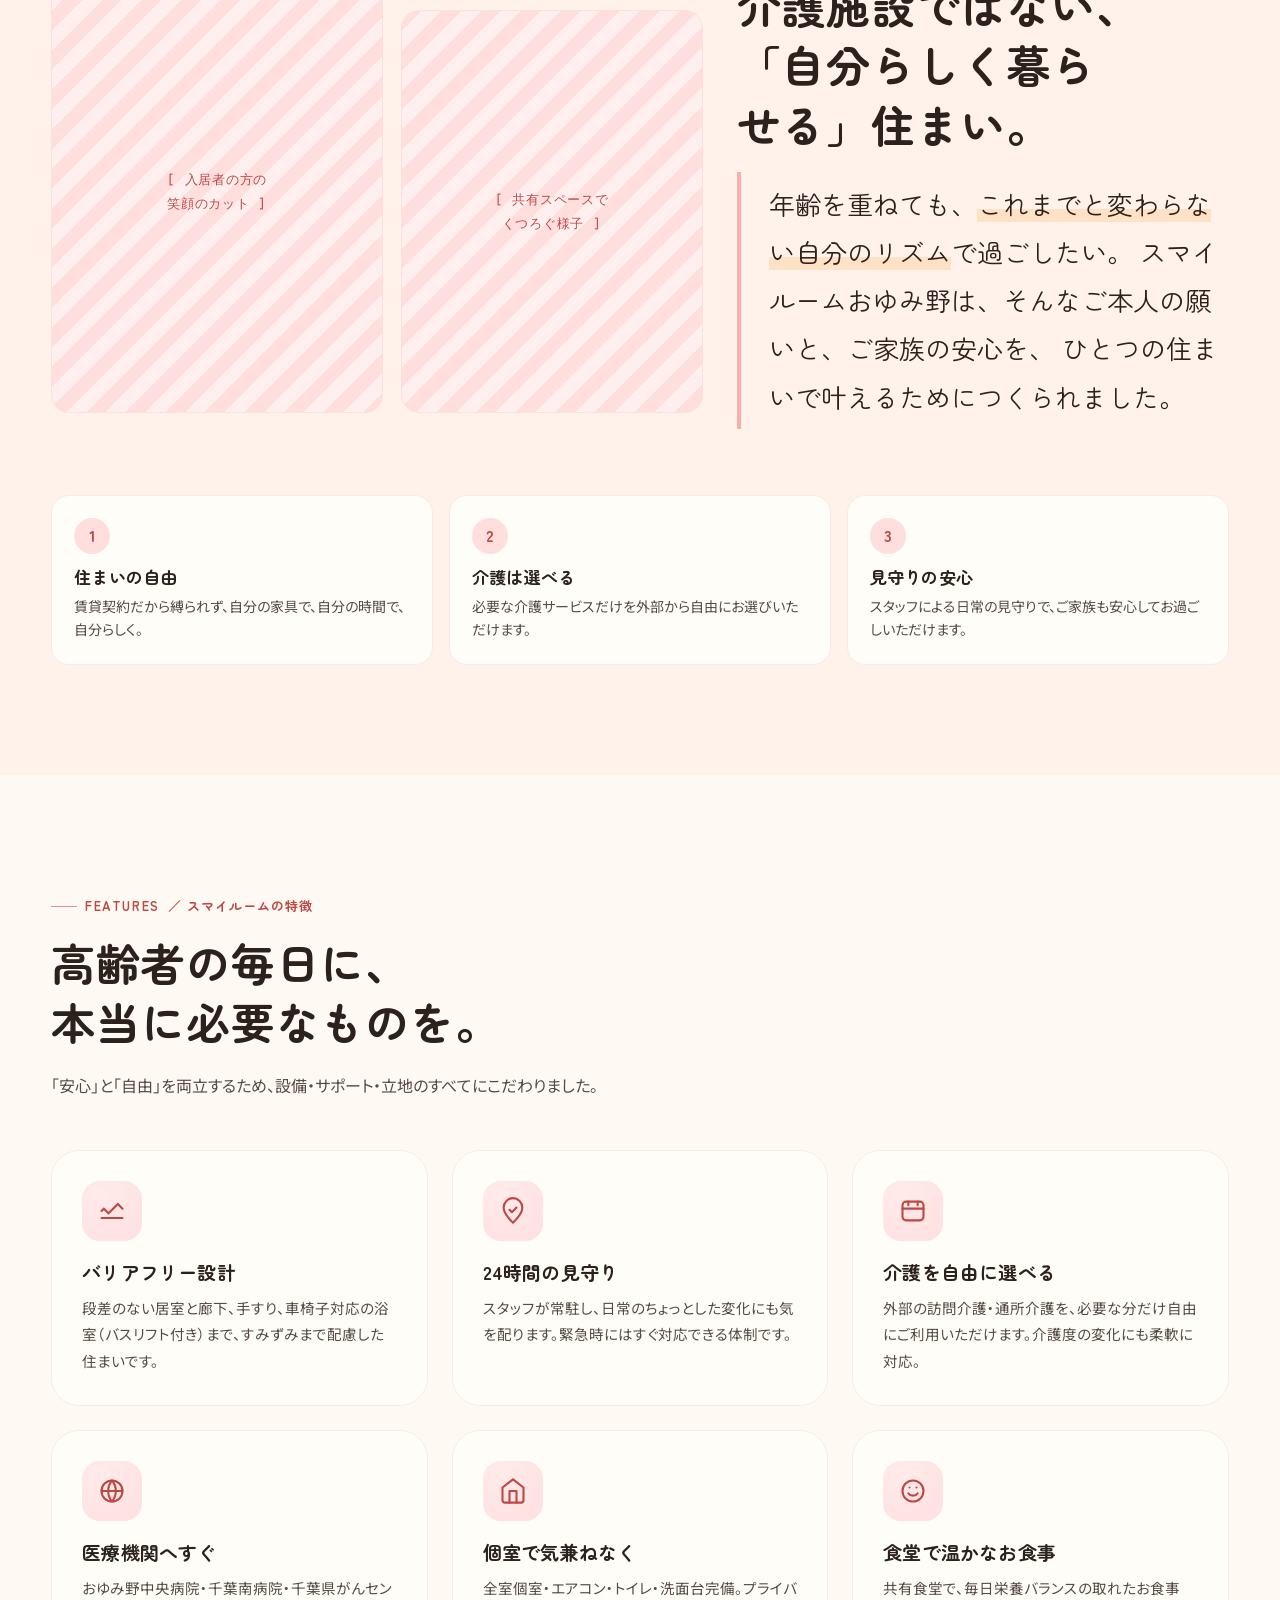
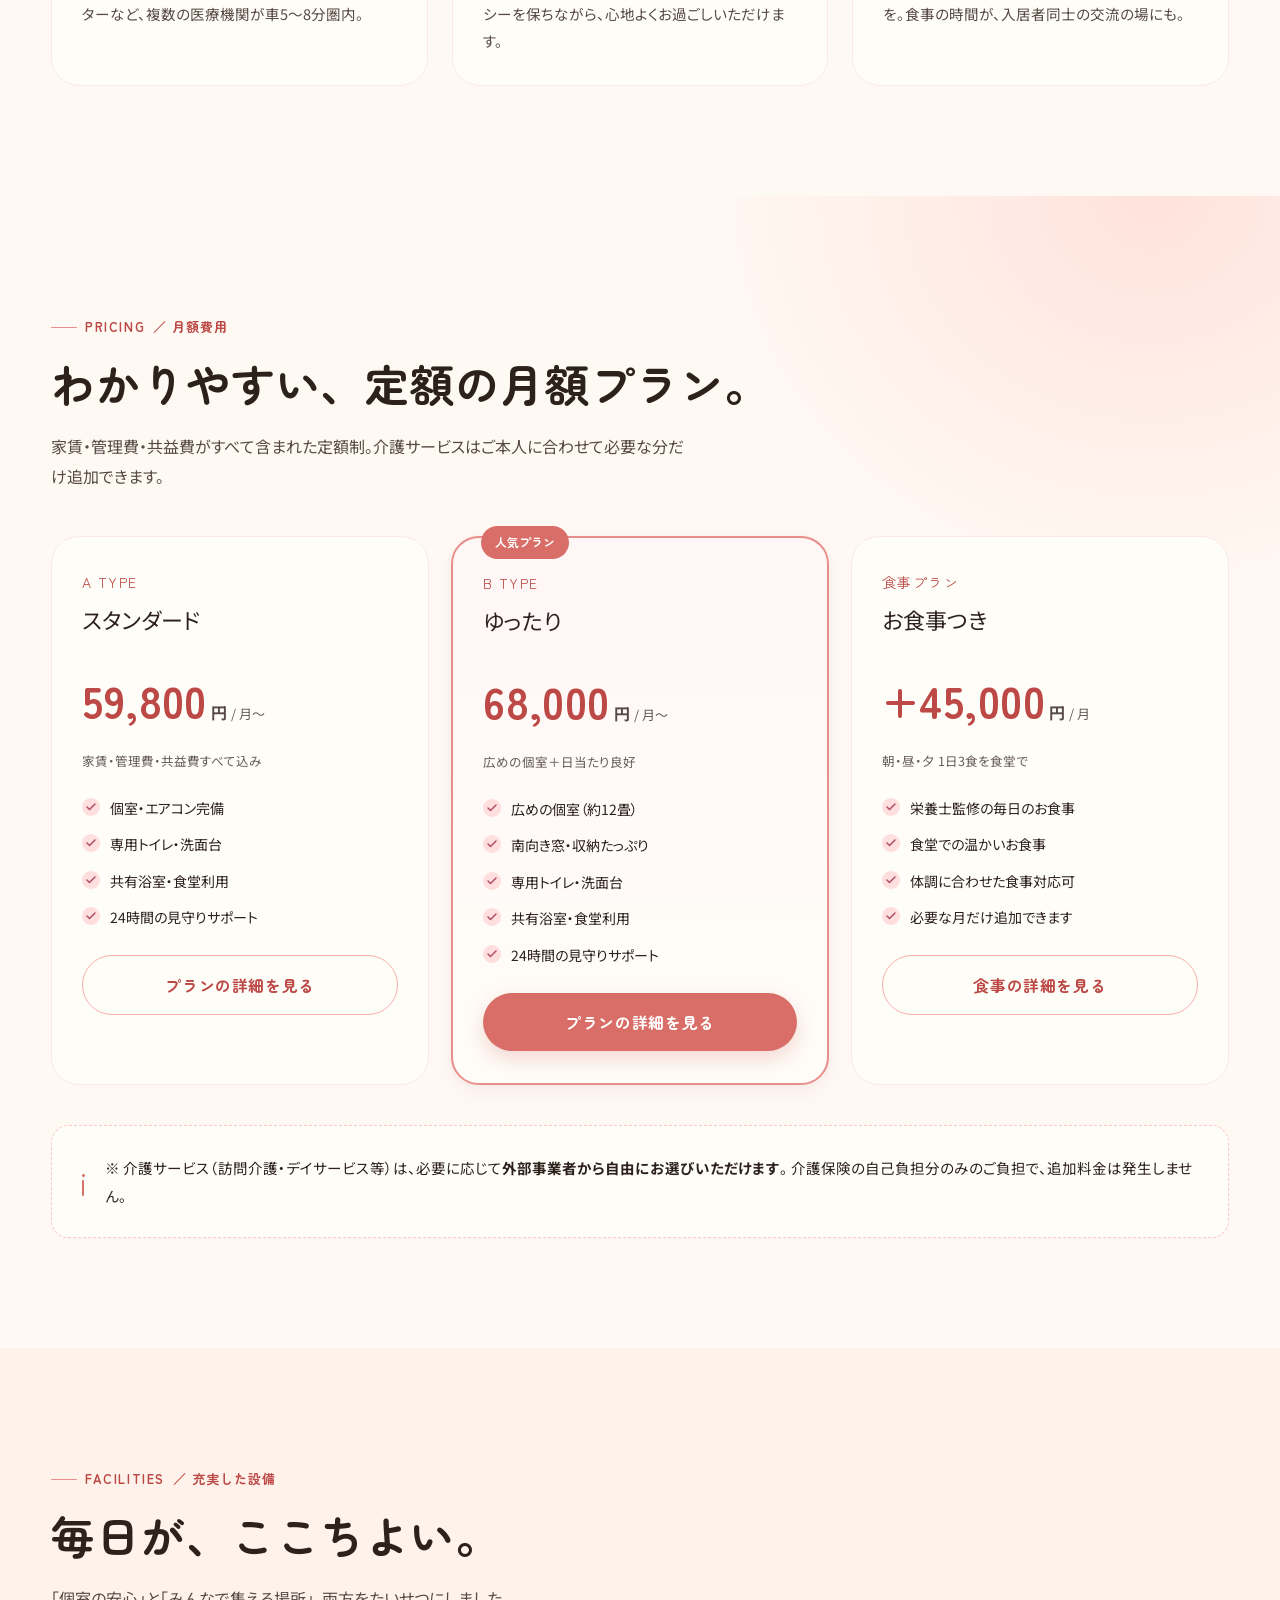
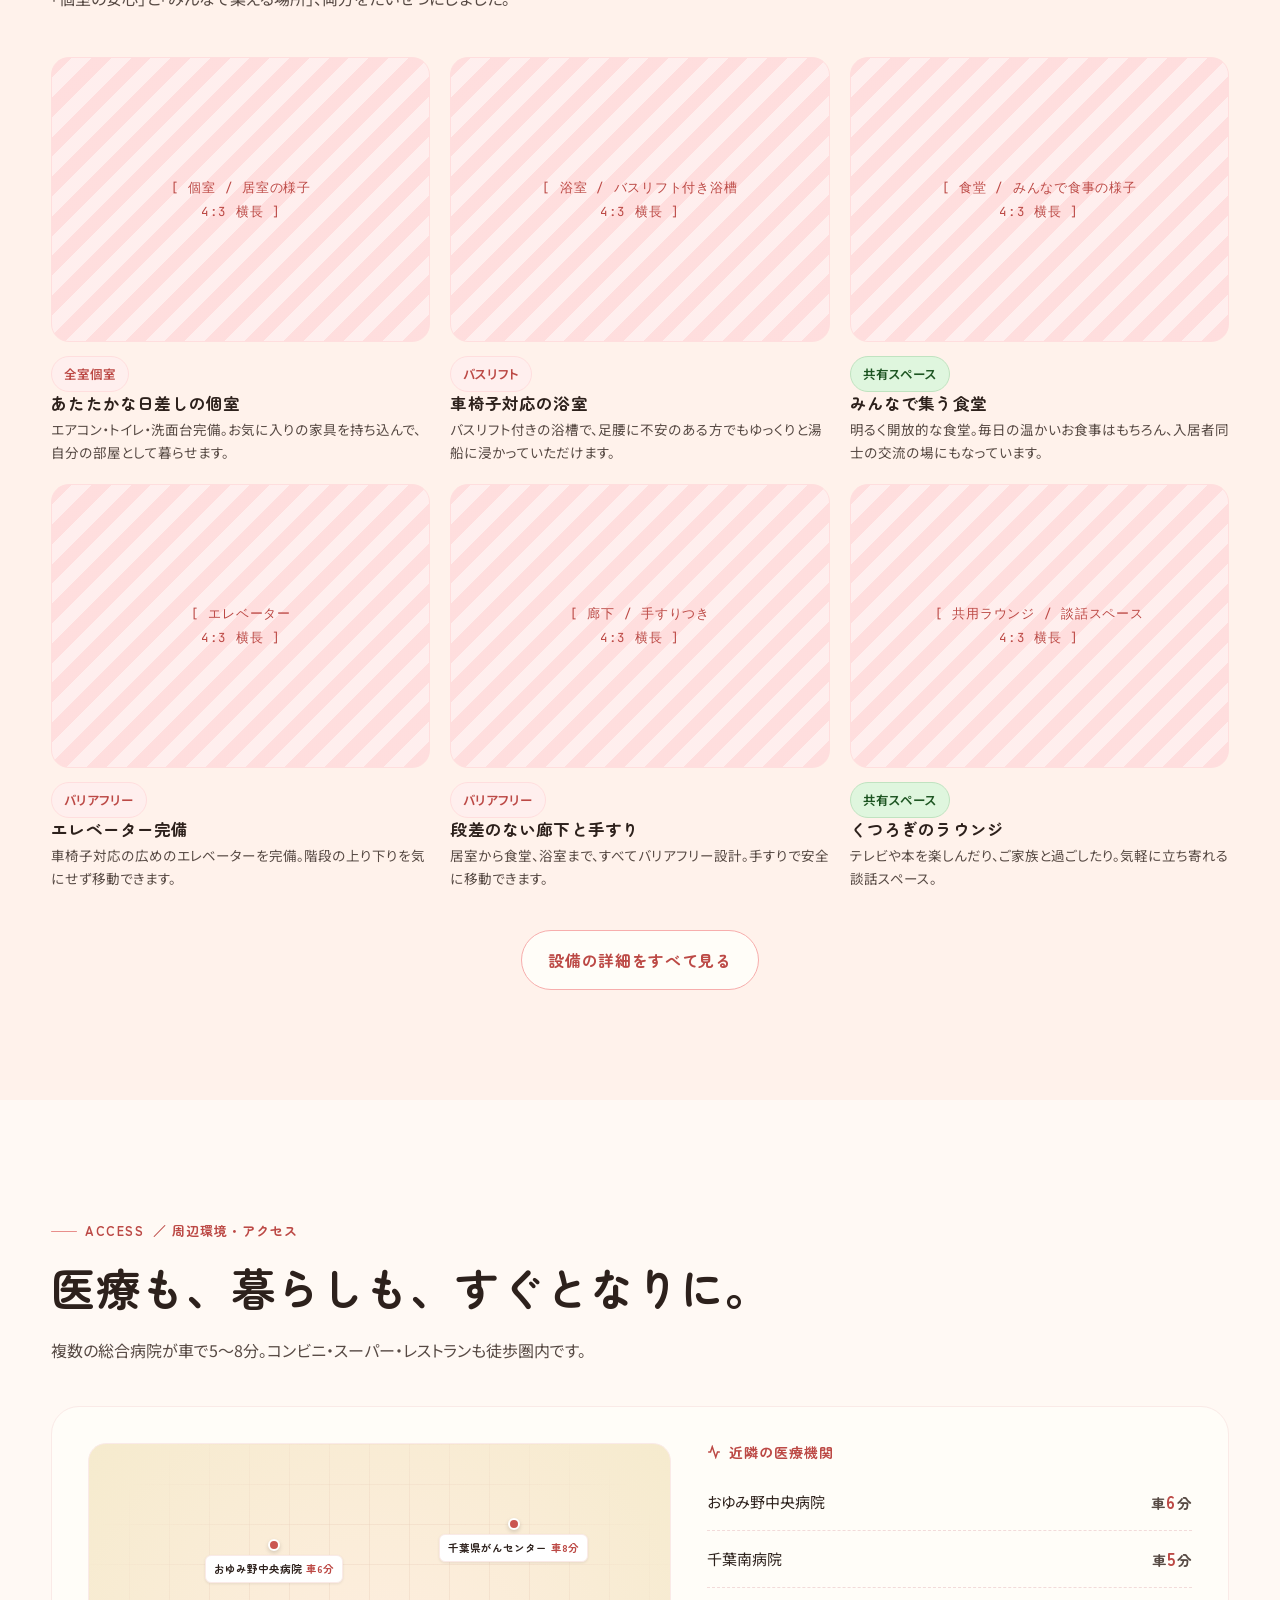
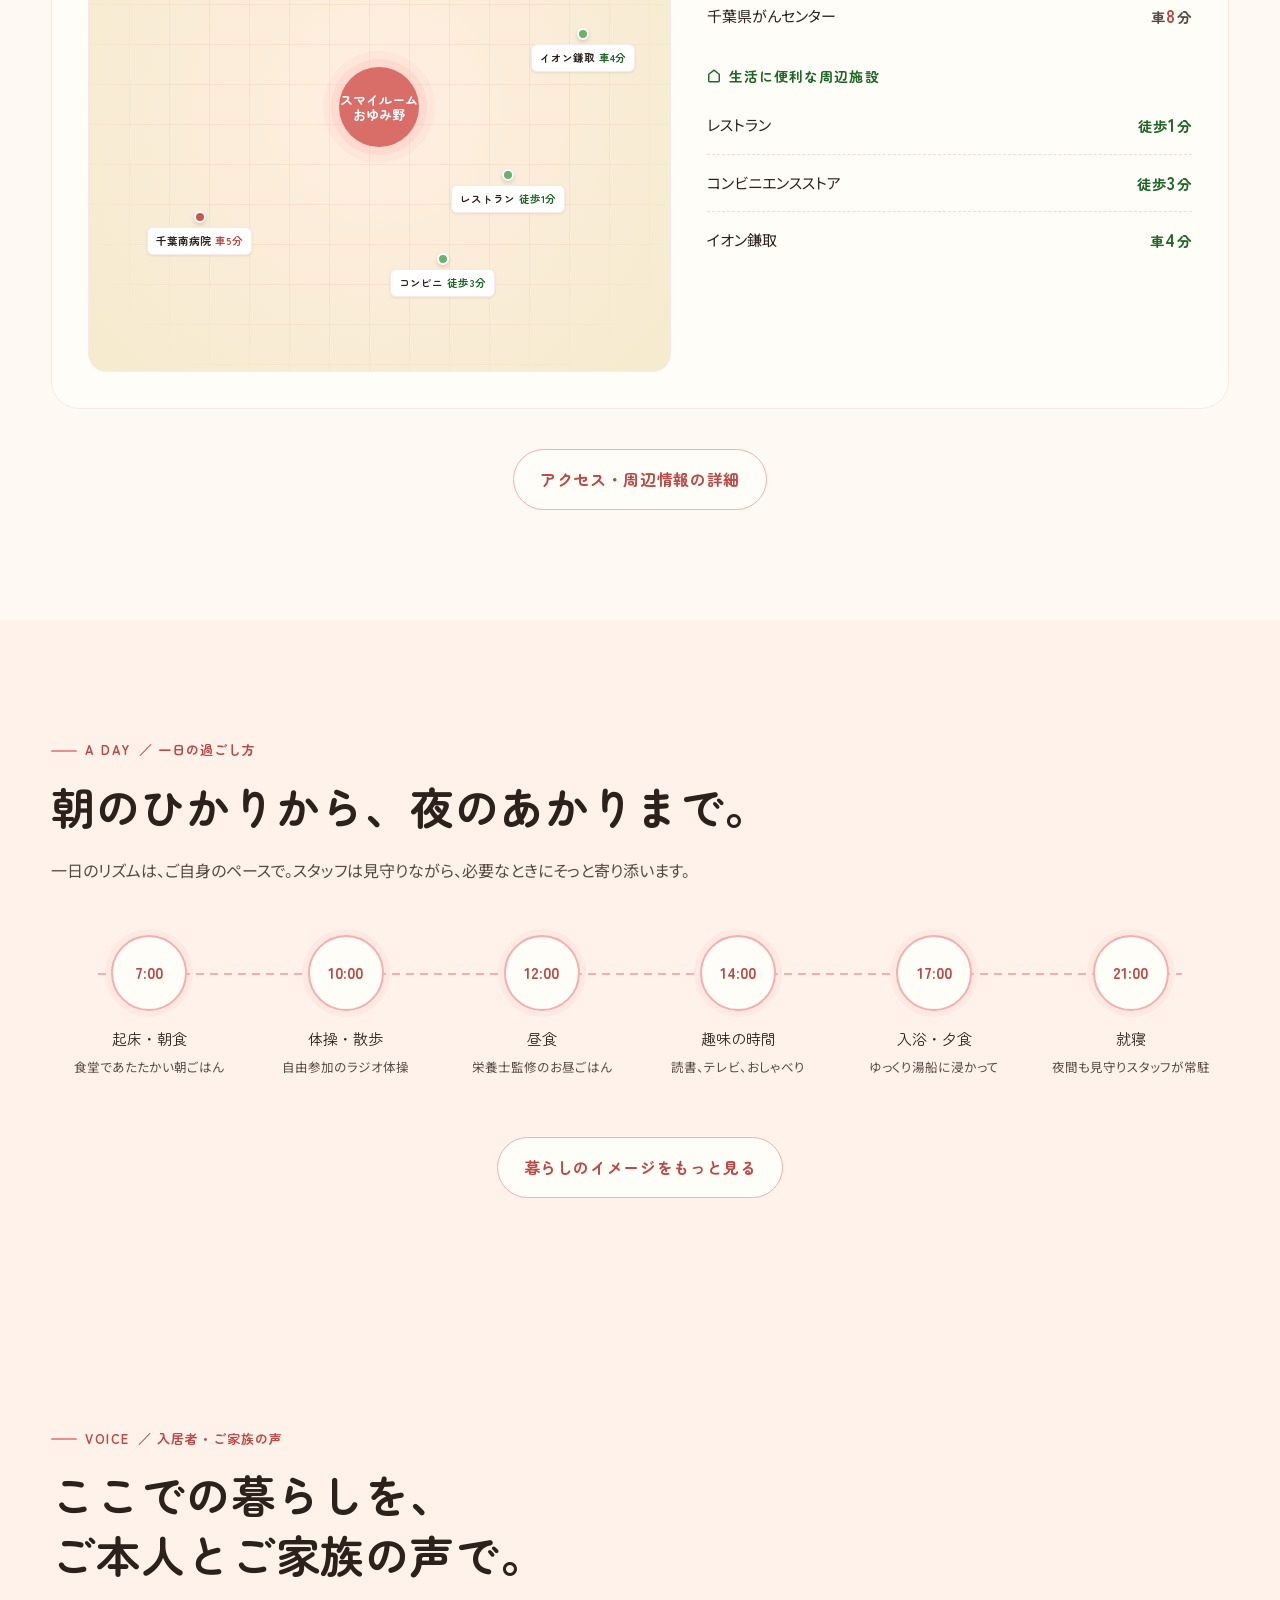
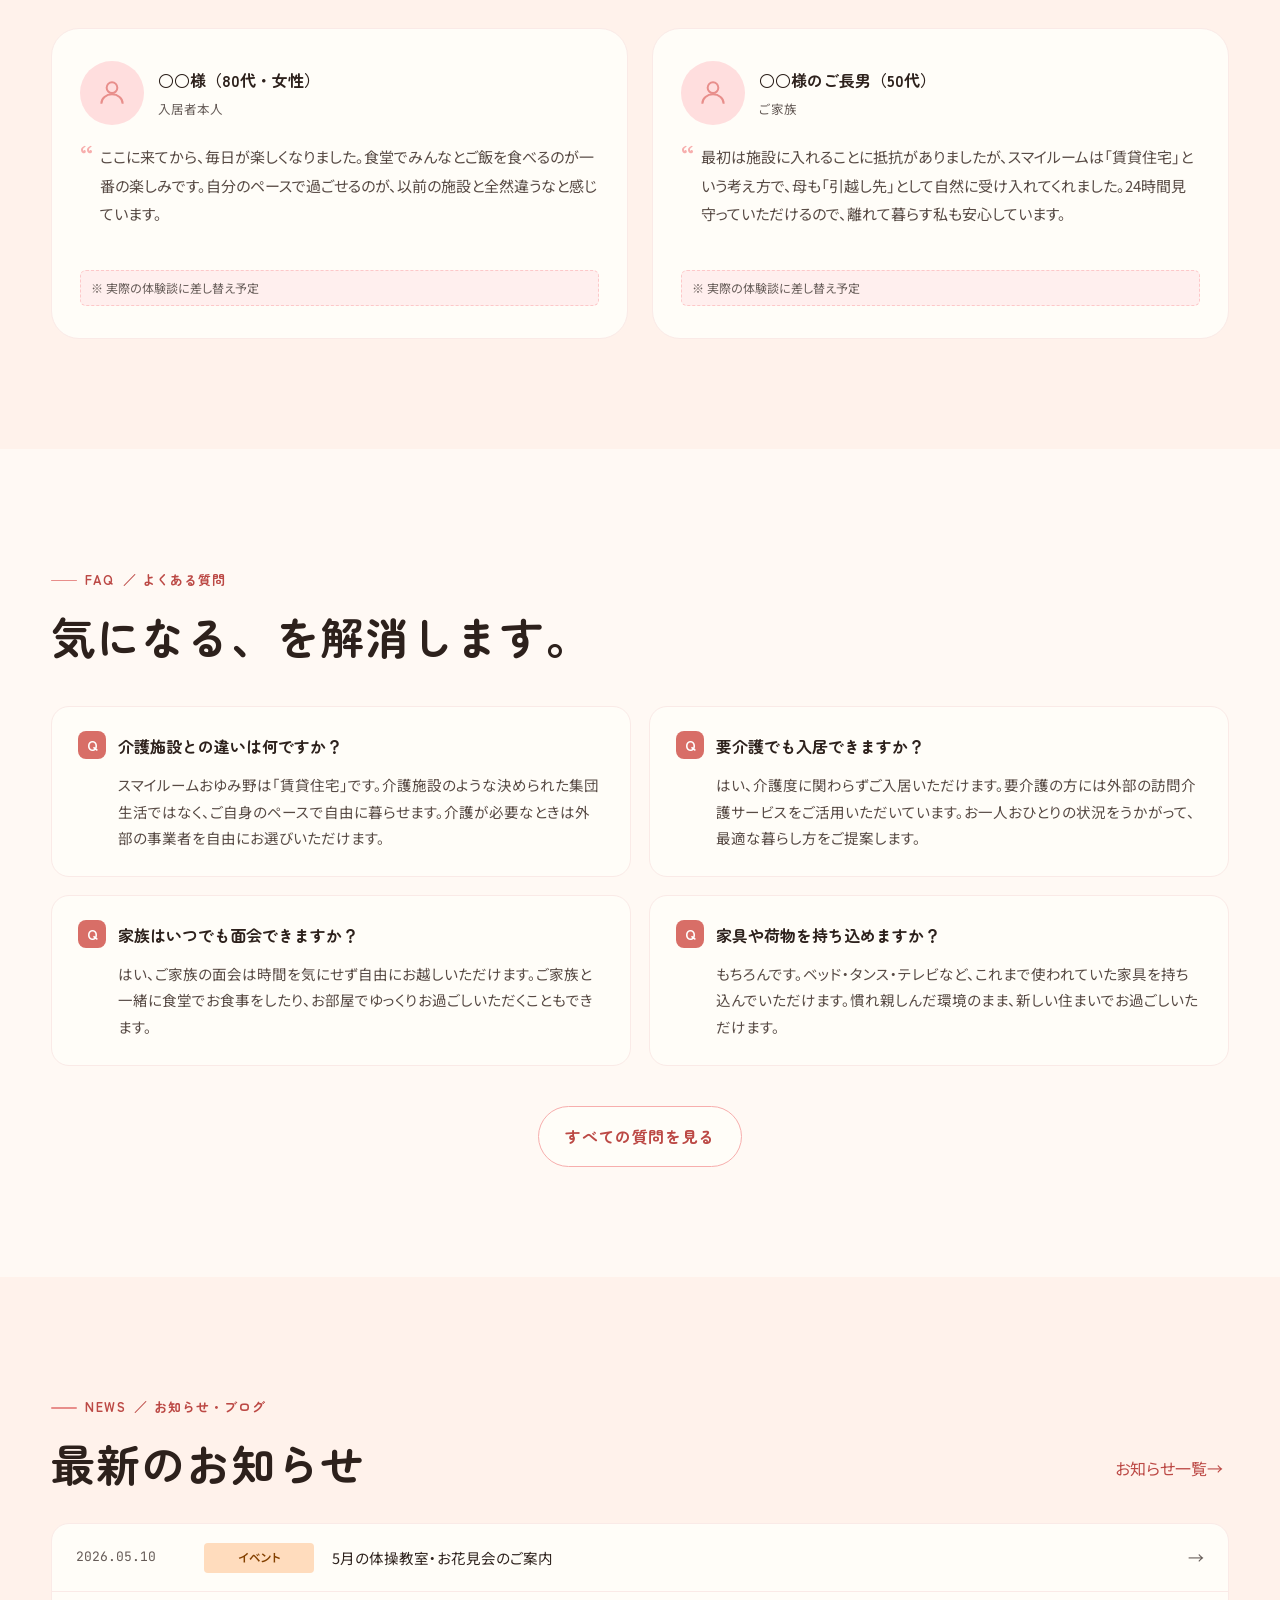
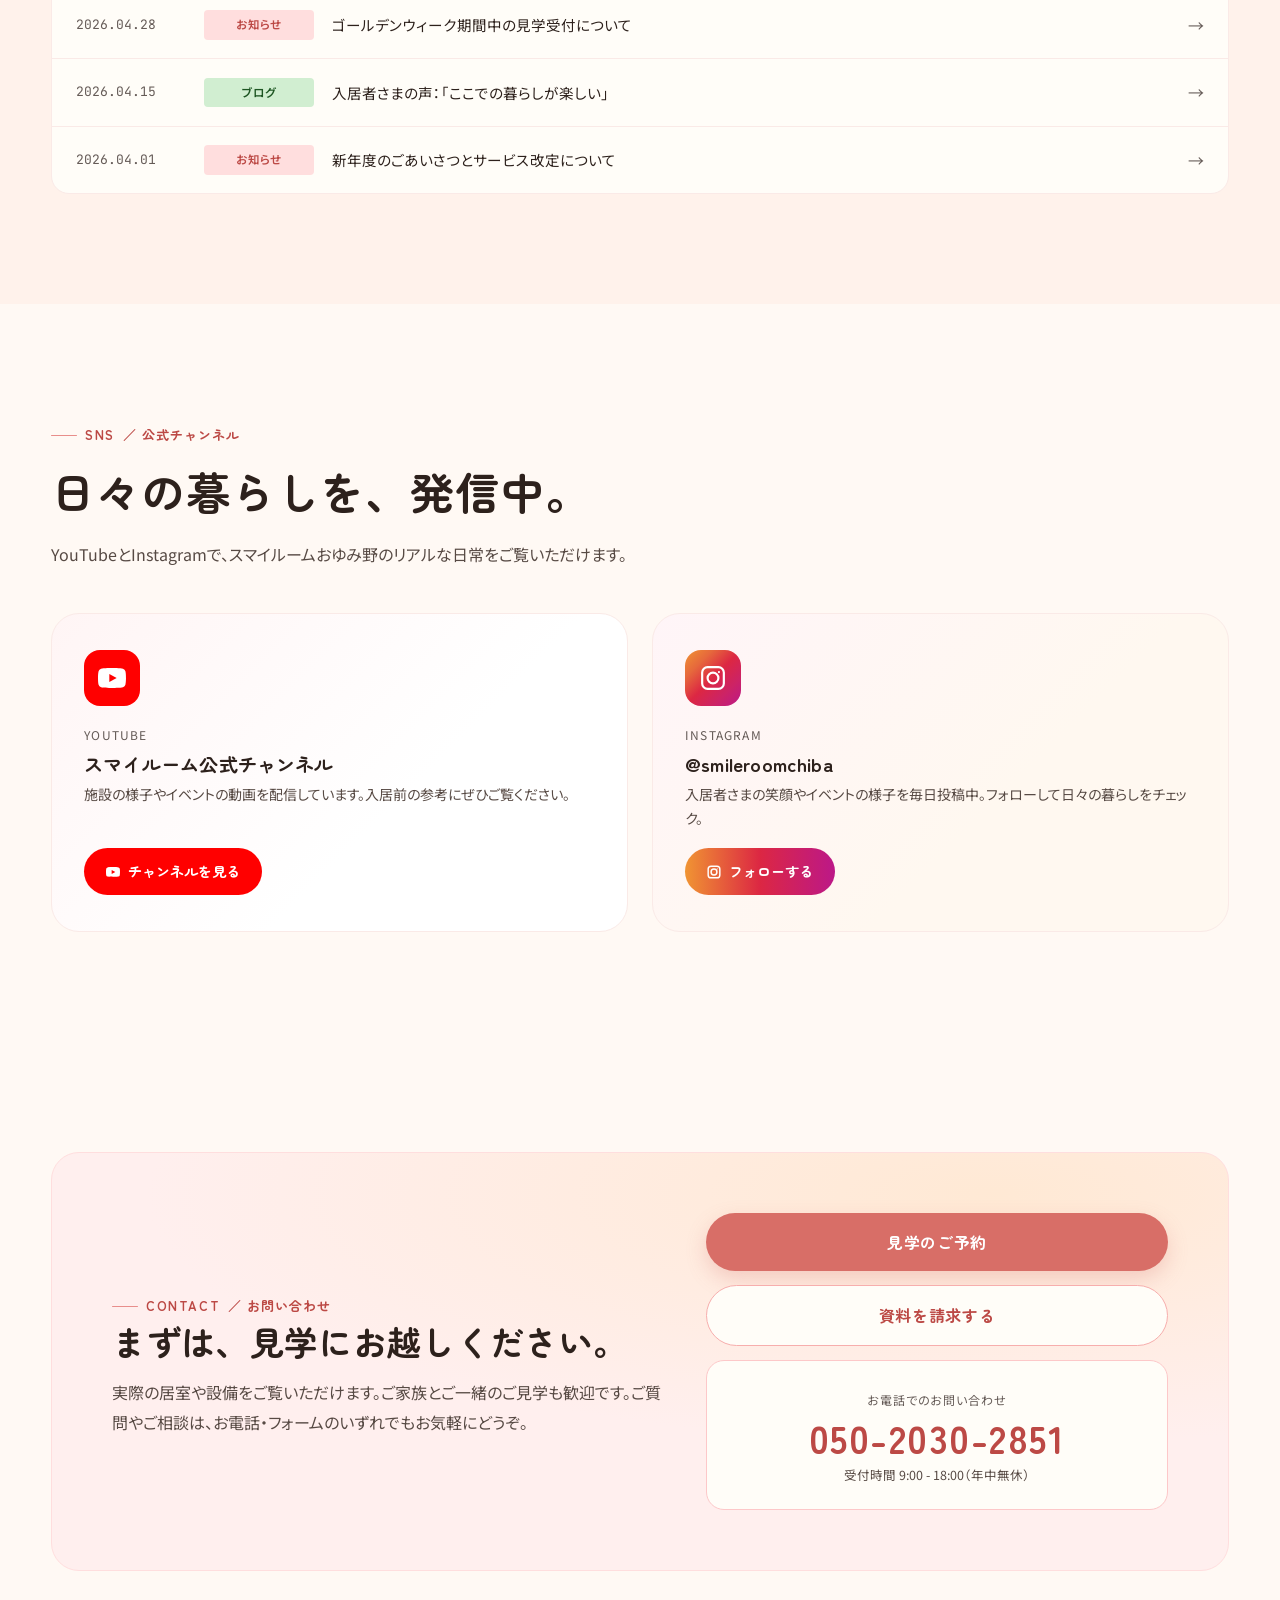
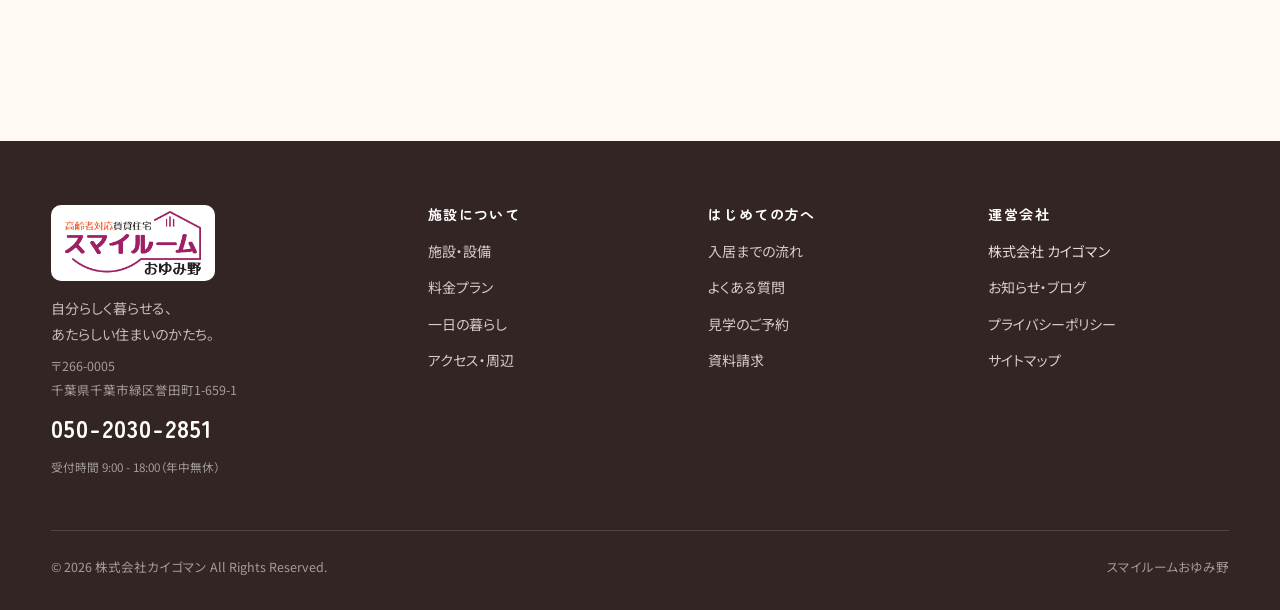
==== commit f4504e03: "feat: add anchor menu, vacancy badge, testimonials, timeline delays, structured data to index.html" ====
--- a/index.html
+++ b/index.html
@@ -9,6 +9,26 @@
 <link rel="preconnect" href="https://fonts.gstatic.com" crossorigin>
 <link href="https://fonts.googleapis.com/css2?family=Noto+Sans+JP:wght@400;500;600;700&family=Zen+Maru+Gothic:wght@500;700;900&family=JetBrains+Mono:wght@400;500&display=swap" rel="stylesheet">
 <link rel="stylesheet" href="css/styles.css">
+<script type="application/ld+json">
+{
+  "@context": "https://schema.org",
+  "@type": "LodgingBusiness",
+  "name": "スマイルームおゆみ野",
+  "description": "千葉市緑区誉田町の高齢者対応賃貸住宅。月額59,800円〜。",
+  "telephone": "050-2030-2851",
+  "url": "https://smileroom-oyumino.netlify.app/",
+  "address": {
+    "@type": "PostalAddress",
+    "streetAddress": "誉田町1-659-1",
+    "addressLocality": "千葉市緑区",
+    "addressRegion": "千葉県",
+    "postalCode": "266-0005",
+    "addressCountry": "JP"
+  },
+  "priceRange": "¥59,800〜/月",
+  "openingHours": "Mo-Su 09:00-18:00"
+}
+</script>
 <style>
 /* =================== Hero =================== */
 .hero {
@@ -646,7 +666,7 @@
 
 </style>
 </head>
-<body>
+<body data-vacancy="true">
 
 <div data-site-header></div>
 
@@ -664,6 +684,10 @@
   <div class="container">
     <div class="hero-grid">
       <div class="reveal">
+        <div class="vacancy-badge">
+          <span class="vacancy-dot"></span>
+          空室あり・見学受付中
+        </div>
         <span class="eyebrow">スマイルームおゆみ野 <span class="jp">／ 千葉市緑区誉田町</span></span>
         <h1>自分らしく暮らす、<span class="accent">あたらしい住まい</span>のかたち。</h1>
         <p class="hero-lede">
@@ -722,6 +746,18 @@
   </div>
 </section>
 
+<nav class="anchor-menu" aria-label="ページ内ナビゲーション">
+  <div class="inner container">
+    <a href="#features">特徴</a>
+    <a href="#pricing">料金</a>
+    <a href="#facilities">設備</a>
+    <a href="#access">アクセス</a>
+    <a href="#testimonials">入居者の声</a>
+    <a href="#faq">よくある質問</a>
+    <a href="#contact">お問い合わせ</a>
+  </div>
+</nav>
+
 <!-- ========== TRUST BAR ========== -->
 <section class="trust-bar" aria-label="施設の特徴ハイライト">
   <div class="container">
@@ -794,7 +830,7 @@
 </section>
 
 <!-- ========== 特徴 ========== -->
-<section class="section" data-screen-label="03 特徴">
+<section class="section" id="features" data-screen-label="03 特徴">
   <div class="container">
     <div class="reveal" style="max-width:720px;">
       <span class="eyebrow">FEATURES <span class="jp">／ スマイルームの特徴</span></span>
@@ -920,7 +956,7 @@
 </section>
 
 <!-- ========== 設備 ========== -->
-<section class="section facilities-section" data-screen-label="05 設備">
+<section class="section facilities-section" id="facilities" data-screen-label="05 設備">
   <div class="container">
     <div class="reveal" style="max-width:720px;">
       <span class="eyebrow">FACILITIES <span class="jp">／ 充実した設備</span></span>
@@ -984,7 +1020,7 @@
 </section>
 
 <!-- ========== アクセス ========== -->
-<section class="section" data-screen-label="06 アクセス">
+<section class="section" id="access" data-screen-label="06 アクセス">
   <div class="container">
     <div class="reveal" style="max-width:720px;">
       <span class="eyebrow">ACCESS <span class="jp">／ 周辺環境・アクセス</span></span>
@@ -1084,12 +1120,12 @@
     </div>
 
     <div class="day-timeline">
-      <div class="tl-item reveal"><div class="tl-time">7:00</div><div class="tl-label">起床・朝食</div><div class="tl-desc">食堂であたたかい朝ごはん</div></div>
-      <div class="tl-item reveal"><div class="tl-time">10:00</div><div class="tl-label">体操・散歩</div><div class="tl-desc">自由参加のラジオ体操</div></div>
-      <div class="tl-item reveal"><div class="tl-time">12:00</div><div class="tl-label">昼食</div><div class="tl-desc">栄養士監修のお昼ごはん</div></div>
-      <div class="tl-item reveal"><div class="tl-time">14:00</div><div class="tl-label">趣味の時間</div><div class="tl-desc">読書、テレビ、おしゃべり</div></div>
-      <div class="tl-item reveal"><div class="tl-time">17:00</div><div class="tl-label">入浴・夕食</div><div class="tl-desc">ゆっくり湯船に浸かって</div></div>
-      <div class="tl-item reveal"><div class="tl-time">21:00</div><div class="tl-label">就寝</div><div class="tl-desc">夜間も見守りスタッフが常駐</div></div>
+      <div class="tl-item reveal" data-delay="0"><div class="tl-time">7:00</div><div class="tl-label">起床・朝食</div><div class="tl-desc">食堂であたたかい朝ごはん</div></div>
+      <div class="tl-item reveal" data-delay="1"><div class="tl-time">10:00</div><div class="tl-label">体操・散歩</div><div class="tl-desc">自由参加のラジオ体操</div></div>
+      <div class="tl-item reveal" data-delay="2"><div class="tl-time">12:00</div><div class="tl-label">昼食</div><div class="tl-desc">栄養士監修のお昼ごはん</div></div>
+      <div class="tl-item reveal" data-delay="3"><div class="tl-time">14:00</div><div class="tl-label">趣味の時間</div><div class="tl-desc">読書、テレビ、おしゃべり</div></div>
+      <div class="tl-item reveal" data-delay="4"><div class="tl-time">17:00</div><div class="tl-label">入浴・夕食</div><div class="tl-desc">ゆっくり湯船に浸かって</div></div>
+      <div class="tl-item reveal" data-delay="5"><div class="tl-time">21:00</div><div class="tl-label">就寝</div><div class="tl-desc">夜間も見守りスタッフが常駐</div></div>
     </div>
 
     <div class="text-center mt-8 reveal">
@@ -1098,8 +1134,50 @@
   </div>
 </section>
 
+<!-- ========== 入居者・ご家族の声 ========== -->
+<section class="section" id="testimonials" style="background:var(--bg-warm);" data-screen-label="Testimonials">
+  <div class="container">
+    <div class="reveal" style="max-width:720px;">
+      <span class="eyebrow">VOICE <span class="jp">／ 入居者・ご家族の声</span></span>
+      <h2 class="section-title">ここでの暮らしを、<br>ご本人とご家族の声で。</h2>
+    </div>
+    <div class="testimonials-grid">
+      <div class="testimonial-card reveal">
+        <div class="testimonial-header">
+          <div class="testimonial-avatar" aria-hidden="true">
+            <svg width="32" height="32" viewBox="0 0 24 24" fill="none" stroke="currentColor" stroke-width="1.5"><circle cx="12" cy="8" r="4"/><path d="M4 20c0-4 3.6-7 8-7s8 3 8 7"/></svg>
+          </div>
+          <div class="testimonial-meta">
+            <div class="name">○○様（80代・女性）</div>
+            <div class="role">入居者本人</div>
+          </div>
+        </div>
+        <p class="testimonial-body">
+          ここに来てから、毎日が楽しくなりました。食堂でみんなとご飯を食べるのが一番の楽しみです。自分のペースで過ごせるのが、以前の施設と全然違うなと感じています。
+        </p>
+        <div class="testimonial-placeholder-note">※ 実際の体験談に差し替え予定</div>
+      </div>
+      <div class="testimonial-card reveal">
+        <div class="testimonial-header">
+          <div class="testimonial-avatar" aria-hidden="true">
+            <svg width="32" height="32" viewBox="0 0 24 24" fill="none" stroke="currentColor" stroke-width="1.5"><circle cx="12" cy="8" r="4"/><path d="M4 20c0-4 3.6-7 8-7s8 3 8 7"/></svg>
+          </div>
+          <div class="testimonial-meta">
+            <div class="name">○○様のご長男（50代）</div>
+            <div class="role">ご家族</div>
+          </div>
+        </div>
+        <p class="testimonial-body">
+          最初は施設に入れることに抵抗がありましたが、スマイルームは「賃貸住宅」という考え方で、母も「引越し先」として自然に受け入れてくれました。24時間見守っていただけるので、離れて暮らす私も安心しています。
+        </p>
+        <div class="testimonial-placeholder-note">※ 実際の体験談に差し替え予定</div>
+      </div>
+    </div>
+  </div>
+</section>
+
 <!-- ========== FAQ プレビュー ========== -->
-<section class="section" data-screen-label="08 FAQ">
+<section class="section" id="faq" data-screen-label="08 FAQ">
   <div class="container">
     <div class="reveal" style="max-width:720px;">
       <span class="eyebrow">FAQ <span class="jp">／ よくある質問</span></span>
@@ -1210,7 +1288,7 @@
 </section>
 
 <!-- ========== CTA ========== -->
-<section class="section" data-screen-label="10 CTA">
+<section class="section" id="contact" data-screen-label="10 CTA">
   <div class="container">
     <div class="cta-block reveal">
       <div>
--- a/css/styles.css
+++ b/css/styles.css
@@ -19,7 +19,7 @@
   --leaf: oklch(0.78 0.07 145);    /* soft green secondary */
   --ink: oklch(0.26 0.020 45);
   --ink-soft: oklch(0.42 0.020 45);
-  --ink-mute: oklch(0.58 0.015 45);
+  --ink-mute: oklch(0.48 0.015 45);
   --line: oklch(0.91 0.025 20);
   --line-soft: oklch(0.95 0.018 30);
   --shadow-sm: 0 1px 2px oklch(0.7 0.05 20 / 0.08);
@@ -71,8 +71,8 @@
 body {
   margin: 0;
   font-family: "Noto Sans JP", "Hiragino Kaku Gothic ProN", "Yu Gothic", sans-serif;
-  font-size: 15.5px;
-  line-height: 1.85;
+  font-size: 16px;
+  line-height: 1.9;
   color: var(--ink);
   background: var(--bg);
   -webkit-font-smoothing: antialiased;
@@ -500,13 +500,6 @@
   overflow: hidden;
 }
 .page-hero .container { position: relative; z-index: 1; }
-.breadcrumb {
-  font-size: 13px;
-  color: var(--ink-mute);
-  margin-bottom: 16px;
-}
-.breadcrumb a:hover { color: var(--pink-600); }
-.breadcrumb span { margin: 0 8px; opacity: 0.6; }
 
 /* CTA共通ブロック */
 .cta-block {
@@ -559,3 +552,598 @@
 .text-center { text-align: center; }
 .mt-2 { margin-top: 8px; } .mt-3 { margin-top: 16px; } .mt-4 { margin-top: 24px; } .mt-6 { margin-top: 40px; } .mt-8 { margin-top: 60px; }
 .mb-2 { margin-bottom: 8px; } .mb-4 { margin-bottom: 24px; } .mb-6 { margin-bottom: 40px; }
+
+/* ============= フォントサイズ切り替え ============= */
+[data-fontsize="small"]  body { font-size: 14.5px; }
+[data-fontsize="large"]  body { font-size: 18px; }
+[data-fontsize="small"]  .section-lede { font-size: 14.5px; }
+[data-fontsize="large"]  .section-lede { font-size: 18px; }
+[data-fontsize="large"]  .site-nav a { font-size: 15px; }
+
+.font-size-switcher {
+  display: flex;
+  gap: 4px;
+  align-items: center;
+  margin-left: 8px;
+}
+.font-size-switcher button {
+  background: var(--pink-50);
+  border: 1.5px solid var(--line-soft);
+  border-radius: 8px;
+  cursor: pointer;
+  font-family: "Zen Maru Gothic", sans-serif;
+  font-weight: 700;
+  color: var(--ink-soft);
+  transition: background .15s, color .15s, border-color .15s;
+  line-height: 1;
+  padding: 5px 9px;
+}
+.font-size-switcher button[aria-pressed="true"] {
+  background: var(--pink-500);
+  color: white;
+  border-color: var(--pink-500);
+}
+.font-size-switcher .fsz-small  { font-size: 11px; }
+.font-size-switcher .fsz-normal { font-size: 13px; }
+.font-size-switcher .fsz-large  { font-size: 16px; }
+
+/* ============= フローティング電話バー（スマホ用） ============= */
+.floating-bar {
+  display: none;
+  position: fixed;
+  bottom: 0; left: 0; right: 0;
+  z-index: 100;
+  background: var(--card);
+  border-top: 1px solid var(--line-soft);
+  box-shadow: 0 -4px 16px oklch(0.7 0.06 20 / 0.10);
+  padding: 10px 16px;
+  padding-bottom: max(10px, env(safe-area-inset-bottom));
+  gap: 10px;
+}
+@media (max-width: 880px) {
+  .floating-bar { display: flex; }
+}
+.floating-bar .fb-tel {
+  flex: 1;
+  display: flex;
+  align-items: center;
+  justify-content: center;
+  gap: 8px;
+  background: var(--pink-50);
+  color: var(--pink-600);
+  font-family: "Zen Maru Gothic", sans-serif;
+  font-weight: 700;
+  font-size: 16px;
+  padding: 12px;
+  border-radius: 12px;
+  text-decoration: none;
+  border: 1.5px solid var(--pink-200);
+}
+.floating-bar .fb-cta {
+  flex: 1;
+  display: flex;
+  align-items: center;
+  justify-content: center;
+  gap: 8px;
+  background: var(--pink-500);
+  color: white;
+  font-family: "Zen Maru Gothic", sans-serif;
+  font-weight: 700;
+  font-size: 15px;
+  padding: 12px;
+  border-radius: 12px;
+  text-decoration: none;
+}
+
+/* ============= パンくずリスト ============= */
+.breadcrumb {
+  padding: 10px 0 4px;
+  font-size: 12.5px;
+  color: var(--ink-mute);
+  display: flex;
+  gap: 6px;
+  flex-wrap: wrap;
+  align-items: center;
+}
+.breadcrumb a { color: var(--pink-600); }
+.breadcrumb a:hover { color: var(--pink-500); }
+.breadcrumb .sep { color: var(--line); }
+
+/* ============= アンカーメニュー ============= */
+.anchor-menu {
+  background: var(--card);
+  border-bottom: 1px solid var(--line-soft);
+  position: sticky;
+  top: 72px;
+  z-index: 40;
+}
+.anchor-menu .inner {
+  display: flex;
+  gap: 4px;
+  overflow-x: auto;
+  padding: 10px 0;
+  scrollbar-width: none;
+  -ms-overflow-style: none;
+}
+.anchor-menu .inner::-webkit-scrollbar { display: none; }
+.anchor-menu a {
+  white-space: nowrap;
+  padding: 7px 16px;
+  border-radius: 100px;
+  font-size: 13.5px;
+  font-weight: 600;
+  font-family: "Zen Maru Gothic", sans-serif;
+  color: var(--ink-soft);
+  border: 1.5px solid var(--line-soft);
+  transition: background .15s, color .15s, border-color .15s;
+  text-decoration: none;
+  flex-shrink: 0;
+}
+.anchor-menu a:hover,
+.anchor-menu a.active {
+  background: var(--pink-100);
+  color: var(--pink-600);
+  border-color: var(--pink-200);
+}
+
+/* ============= 空室バッジ ============= */
+.vacancy-badge {
+  display: inline-flex;
+  align-items: center;
+  gap: 8px;
+  background: oklch(0.96 0.06 145 / 0.15);
+  border: 1.5px solid oklch(0.7 0.1 145);
+  color: oklch(0.38 0.1 145);
+  padding: 7px 16px;
+  border-radius: 100px;
+  font-size: 13px;
+  font-weight: 700;
+  font-family: "Zen Maru Gothic", sans-serif;
+  margin-bottom: 14px;
+}
+[data-vacancy="false"] .vacancy-badge { display: none; }
+.vacancy-dot {
+  width: 8px; height: 8px;
+  background: oklch(0.6 0.14 145);
+  border-radius: 50%;
+  animation: pulse-dot 1.8s ease-in-out infinite;
+}
+@keyframes pulse-dot {
+  0%, 100% { opacity: 1; transform: scale(1); }
+  50% { opacity: 0.5; transform: scale(0.7); }
+}
+
+/* ============= 体験談セクション ============= */
+.testimonials-grid {
+  display: grid;
+  grid-template-columns: 1fr 1fr;
+  gap: 24px;
+  margin-top: 44px;
+}
+@media (max-width: 700px) { .testimonials-grid { grid-template-columns: 1fr; } }
+.testimonial-card {
+  background: var(--card);
+  border-radius: var(--radius-lg);
+  padding: 32px 28px;
+  border: 1px solid var(--line-soft);
+  display: flex;
+  flex-direction: column;
+  gap: 18px;
+}
+.testimonial-avatar {
+  width: 64px; height: 64px;
+  border-radius: 50%;
+  background: var(--pink-100);
+  display: flex; align-items: center; justify-content: center;
+  flex-shrink: 0;
+  color: var(--pink-400);
+}
+.testimonial-header {
+  display: flex;
+  align-items: center;
+  gap: 14px;
+}
+.testimonial-meta .name {
+  font-family: "Zen Maru Gothic", sans-serif;
+  font-weight: 700;
+  font-size: 16px;
+}
+.testimonial-meta .role {
+  font-size: 12.5px;
+  color: var(--ink-mute);
+  margin-top: 2px;
+}
+.testimonial-body {
+  font-size: 15px;
+  color: var(--ink-soft);
+  line-height: 1.9;
+  position: relative;
+  padding-left: 20px;
+}
+.testimonial-body::before {
+  content: "\201C";
+  position: absolute;
+  left: 0; top: -4px;
+  font-size: 32px;
+  color: var(--pink-300);
+  font-family: "Zen Maru Gothic", sans-serif;
+  line-height: 1;
+}
+.testimonial-placeholder-note {
+  font-size: 12px;
+  color: var(--ink-mute);
+  margin-top: 8px;
+  padding: 6px 10px;
+  background: var(--pink-50);
+  border-radius: 6px;
+  border: 1px dashed var(--pink-200);
+}
+
+/* ============= よくある心配 ============= */
+.worries-grid {
+  display: grid;
+  grid-template-columns: 1fr 1fr;
+  gap: 20px;
+  margin-top: 44px;
+}
+@media (max-width: 700px) { .worries-grid { grid-template-columns: 1fr; } }
+.worry-card {
+  background: var(--card);
+  border-radius: var(--radius);
+  padding: 26px 24px;
+  border: 1px solid var(--line-soft);
+}
+.worry-card .worry-title {
+  font-family: "Zen Maru Gothic", sans-serif;
+  font-size: 17px;
+  font-weight: 700;
+  margin-bottom: 12px;
+  display: flex;
+  gap: 10px;
+  align-items: flex-start;
+}
+.worry-icon {
+  width: 32px; height: 32px;
+  border-radius: 10px;
+  background: var(--pink-100);
+  color: var(--pink-600);
+  display: grid; place-items: center;
+  flex-shrink: 0;
+  margin-top: 1px;
+}
+.worry-card .worry-body {
+  font-size: 14.5px;
+  color: var(--ink-soft);
+  line-height: 1.9;
+  margin: 0;
+}
+
+/* ============= FAQ アコーディオン ============= */
+.faq-accordion { margin-top: 36px; }
+.faq-item {
+  border-bottom: 1px solid var(--line-soft);
+}
+.faq-item:first-child { border-top: 1px solid var(--line-soft); }
+.faq-question {
+  display: flex;
+  align-items: flex-start;
+  gap: 14px;
+  padding: 20px 4px;
+  cursor: pointer;
+  font-family: "Zen Maru Gothic", sans-serif;
+  font-size: 16px;
+  font-weight: 700;
+  list-style: none;
+  min-height: 48px;
+  user-select: none;
+}
+.faq-question::-webkit-details-marker { display: none; }
+.faq-q-mark {
+  display: grid; place-items: center;
+  width: 30px; height: 30px;
+  background: var(--pink-500); color: white;
+  border-radius: 8px;
+  font-size: 14px;
+  flex-shrink: 0;
+  margin-top: 2px;
+}
+.faq-question-text { flex: 1; }
+.faq-chevron {
+  flex-shrink: 0;
+  transition: transform .3s;
+  color: var(--pink-400);
+  margin-top: 4px;
+}
+details[open] .faq-chevron { transform: rotate(180deg); }
+.faq-answer {
+  font-size: 15px;
+  color: var(--ink-soft);
+  line-height: 1.9;
+  padding: 0 4px 20px 44px;
+  margin: 0;
+}
+
+/* ============= こんな方に向いています ============= */
+.target-grid {
+  display: grid;
+  grid-template-columns: repeat(3, 1fr);
+  gap: 18px;
+  margin-top: 44px;
+}
+@media (max-width: 880px) { .target-grid { grid-template-columns: 1fr 1fr; } }
+@media (max-width: 540px) { .target-grid { grid-template-columns: 1fr; } }
+.target-card {
+  background: var(--card);
+  border-radius: var(--radius);
+  padding: 22px;
+  border: 1px solid var(--line-soft);
+  display: flex;
+  gap: 14px;
+  align-items: flex-start;
+}
+.target-check {
+  width: 28px; height: 28px;
+  border-radius: 50%;
+  background: var(--pink-100);
+  color: var(--pink-600);
+  display: grid; place-items: center;
+  flex-shrink: 0;
+  margin-top: 2px;
+}
+.target-card p { margin: 0; font-size: 14.5px; line-height: 1.75; }
+
+/* ============= 介護施設比較表 ============= */
+.compare-wrap {
+  overflow-x: auto;
+  margin-top: 44px;
+  border-radius: var(--radius);
+  border: 1px solid var(--line-soft);
+}
+.compare-table {
+  width: 100%;
+  min-width: 600px;
+  border-collapse: collapse;
+  font-size: 14.5px;
+}
+.compare-table th, .compare-table td {
+  padding: 14px 18px;
+  text-align: center;
+  border-bottom: 1px solid var(--line-soft);
+}
+.compare-table thead th {
+  background: var(--bg-warm);
+  font-family: "Zen Maru Gothic", sans-serif;
+  font-size: 14px;
+  color: var(--ink-soft);
+}
+.compare-table thead th.highlight {
+  background: var(--pink-100);
+  color: var(--pink-600);
+}
+.compare-table tbody tr:last-child td { border-bottom: 0; }
+.compare-table tbody td { color: var(--ink-soft); }
+.compare-table tbody td.highlight {
+  background: oklch(0.985 0.02 20);
+  color: var(--ink);
+  font-weight: 600;
+}
+.compare-table .row-label {
+  text-align: left;
+  font-weight: 600;
+  color: var(--ink);
+  background: var(--bg-warm);
+}
+
+/* ============= 入居フロー ============= */
+.flow-steps {
+  margin-top: 50px;
+  display: grid;
+  grid-template-columns: repeat(5, 1fr);
+  position: relative;
+}
+@media (max-width: 800px) {
+  .flow-steps { grid-template-columns: 1fr; gap: 0; }
+}
+.flow-steps::before {
+  content: "";
+  position: absolute;
+  top: 38px; left: 4%; right: 4%;
+  height: 2px;
+  background: repeating-linear-gradient(90deg, var(--pink-300) 0 8px, transparent 8px 16px);
+}
+@media (max-width: 800px) {
+  .flow-steps::before {
+    top: 2%; bottom: 2%; left: 38px;
+    width: 2px; height: auto; right: auto;
+    background: repeating-linear-gradient(180deg, var(--pink-300) 0 8px, transparent 8px 16px);
+  }
+}
+.flow-step {
+  position: relative;
+  text-align: center;
+  padding: 0 8px 30px;
+}
+@media (max-width: 800px) {
+  .flow-step {
+    text-align: left;
+    padding: 0 0 30px 72px;
+    min-height: 80px;
+  }
+}
+.flow-step-num {
+  display: inline-grid;
+  place-items: center;
+  width: 76px; height: 76px;
+  border-radius: 50%;
+  background: var(--card);
+  border: 2.5px solid var(--pink-300);
+  font-family: "Zen Maru Gothic", sans-serif;
+  font-weight: 700;
+  color: var(--pink-600);
+  font-size: 13px;
+  position: relative;
+  z-index: 1;
+  margin-bottom: 14px;
+  line-height: 1.2;
+}
+@media (max-width: 800px) {
+  .flow-step-num {
+    position: absolute;
+    left: 0; top: 0;
+    width: 56px; height: 56px;
+    font-size: 12px;
+  }
+}
+.flow-step-label {
+  font-family: "Zen Maru Gothic", sans-serif;
+  font-size: 15px;
+  margin-bottom: 4px;
+}
+.flow-step-desc { font-size: 12.5px; color: var(--ink-soft); line-height: 1.6; }
+.flow-step-days {
+  display: inline-block;
+  margin-top: 8px;
+  font-size: 11.5px;
+  color: var(--pink-600);
+  background: var(--pink-50);
+  border: 1px solid var(--pink-100);
+  border-radius: 100px;
+  padding: 2px 10px;
+}
+
+/* ============= Googleマップ 遅延読み込み ============= */
+.map-lazy-wrap {
+  position: relative;
+  aspect-ratio: 16/9;
+  border-radius: var(--radius);
+  overflow: hidden;
+  border: 1px solid var(--line-soft);
+  cursor: pointer;
+  background: var(--bg-warm);
+}
+@media (max-width: 700px) { .map-lazy-wrap { aspect-ratio: 4/3; } }
+.map-lazy-placeholder {
+  position: absolute; inset: 0;
+  display: flex; flex-direction: column;
+  align-items: center; justify-content: center;
+  gap: 12px;
+  color: var(--ink-soft);
+  background: var(--bg-warm);
+  font-family: "Zen Maru Gothic", sans-serif;
+  font-size: 15px;
+  transition: background .2s;
+}
+.map-lazy-placeholder:hover { background: var(--pink-50); }
+.map-lazy-placeholder svg { color: var(--pink-500); }
+.map-lazy-wrap iframe {
+  width: 100%; height: 100%;
+  border: 0;
+}
+
+/* ============= タイムライン アニメーション ============= */
+.tl-item.reveal { opacity: 0; transform: translateY(20px); transition: opacity .5s, transform .5s; }
+.tl-item.reveal.in { opacity: 1; transform: none; }
+.tl-time { transition: box-shadow .4s; }
+.tl-item.in .tl-time {
+  box-shadow: 0 0 0 6px oklch(0.85 0.08 25 / 0.15);
+}
+
+/* ============= シミュレーター ============= */
+.simulator-wrap {
+  background: var(--card);
+  border-radius: var(--radius-lg);
+  padding: 36px 32px;
+  border: 1px solid var(--line-soft);
+  margin-top: 50px;
+}
+@media (max-width: 700px) { .simulator-wrap { padding: 24px 18px; } }
+.sim-steps {
+  display: grid;
+  grid-template-columns: repeat(3, 1fr);
+  gap: 24px;
+  margin-bottom: 32px;
+}
+@media (max-width: 800px) { .sim-steps { grid-template-columns: 1fr; } }
+.sim-step-label {
+  font-size: 12px;
+  font-weight: 700;
+  color: var(--pink-600);
+  letter-spacing: 0.1em;
+  margin-bottom: 10px;
+  display: flex;
+  align-items: center;
+  gap: 6px;
+}
+.sim-step-label .step-num {
+  background: var(--pink-500);
+  color: white;
+  border-radius: 50%;
+  width: 20px; height: 20px;
+  display: grid; place-items: center;
+  font-size: 11px;
+}
+.sim-options { display: flex; flex-direction: column; gap: 8px; }
+.sim-option {
+  display: flex;
+  align-items: center;
+  gap: 10px;
+  padding: 12px 14px;
+  border-radius: 10px;
+  border: 1.5px solid var(--line-soft);
+  cursor: pointer;
+  font-size: 14px;
+  transition: border-color .15s, background .15s;
+  min-height: 44px;
+}
+.sim-option input[type="radio"] { accent-color: var(--pink-500); width: 16px; height: 16px; flex-shrink: 0; }
+.sim-option:has(input:checked) {
+  border-color: var(--pink-400);
+  background: var(--pink-50);
+}
+.sim-result {
+  background: var(--bg-warm);
+  border-radius: var(--radius);
+  padding: 28px;
+  border: 1px solid var(--line-soft);
+}
+.sim-result-rows { display: flex; flex-direction: column; gap: 8px; margin-bottom: 18px; }
+.sim-result-row {
+  display: flex;
+  justify-content: space-between;
+  font-size: 14px;
+  color: var(--ink-soft);
+}
+.sim-result-row.total {
+  border-top: 2px solid var(--line);
+  padding-top: 12px;
+  margin-top: 4px;
+  font-size: 15px;
+  color: var(--ink);
+  font-weight: 700;
+}
+.sim-total-num {
+  font-family: "Zen Maru Gothic", sans-serif;
+  font-size: 36px;
+  font-weight: 700;
+  color: var(--pink-600);
+  line-height: 1;
+  margin: 14px 0 6px;
+}
+.sim-total-num span { font-size: 16px; color: var(--ink-soft); font-family: "Noto Sans JP"; }
+.sim-note {
+  font-size: 12.5px;
+  color: var(--ink-mute);
+  margin: 8px 0 0;
+}
+
+/* ============= ヘッダー右側 ============= */
+.header-right {
+  display: flex;
+  align-items: center;
+  gap: 10px;
+  margin-left: auto;
+}
+.header-reserve { display: inline-flex; }
+@media (max-width: 880px) {
+  .header-reserve { display: none; }
+}
